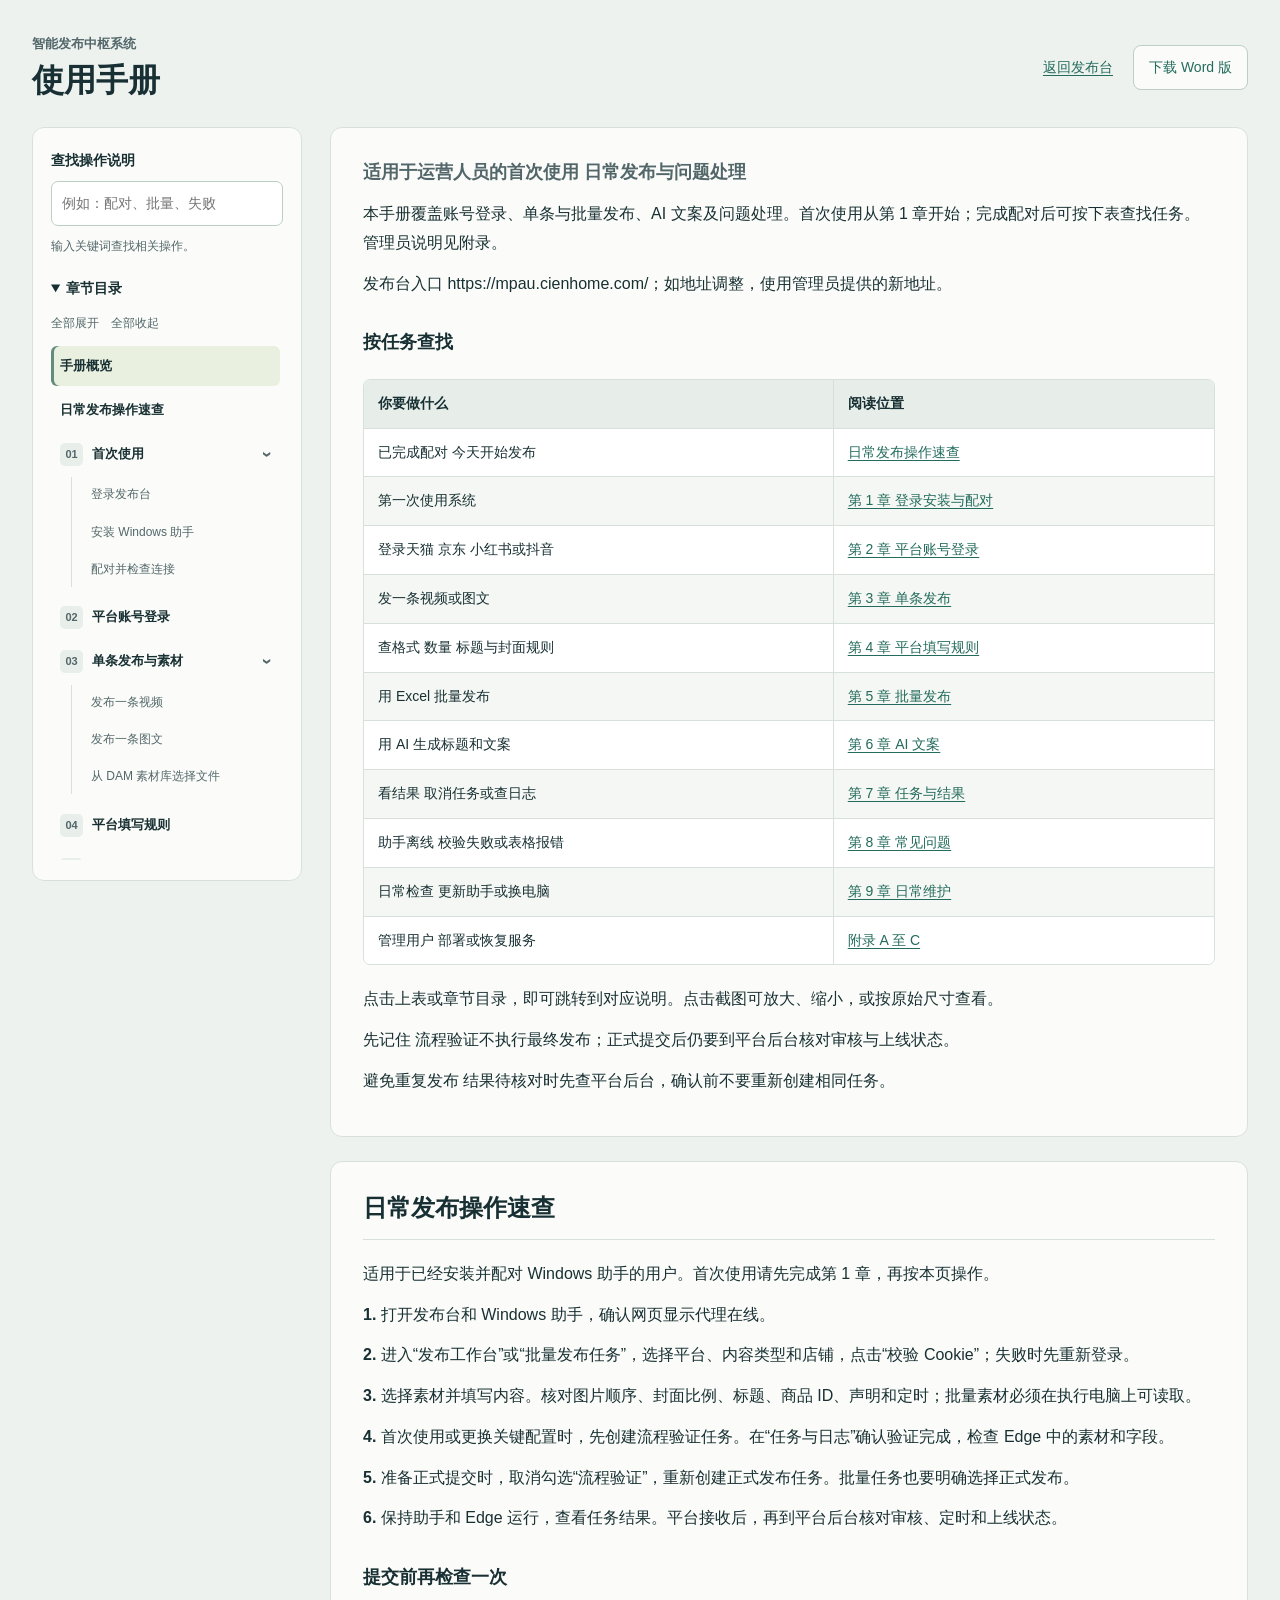
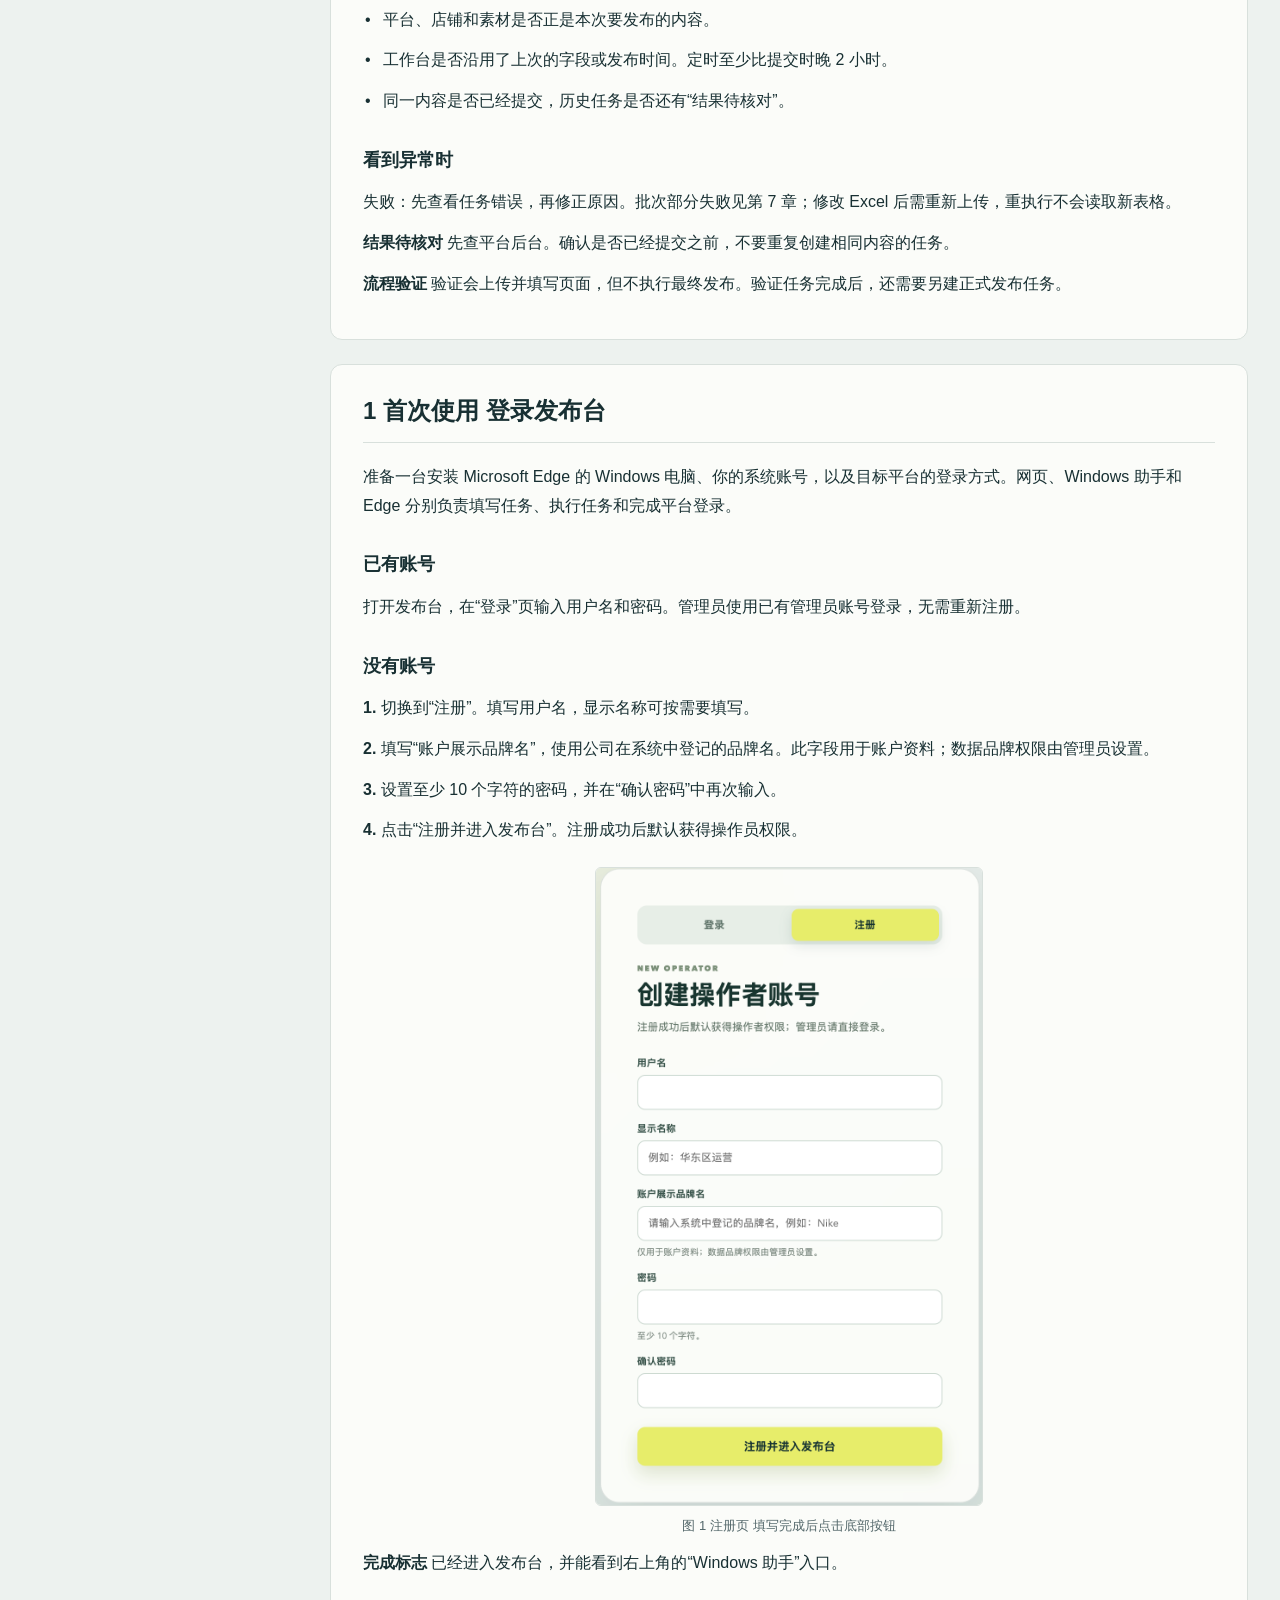
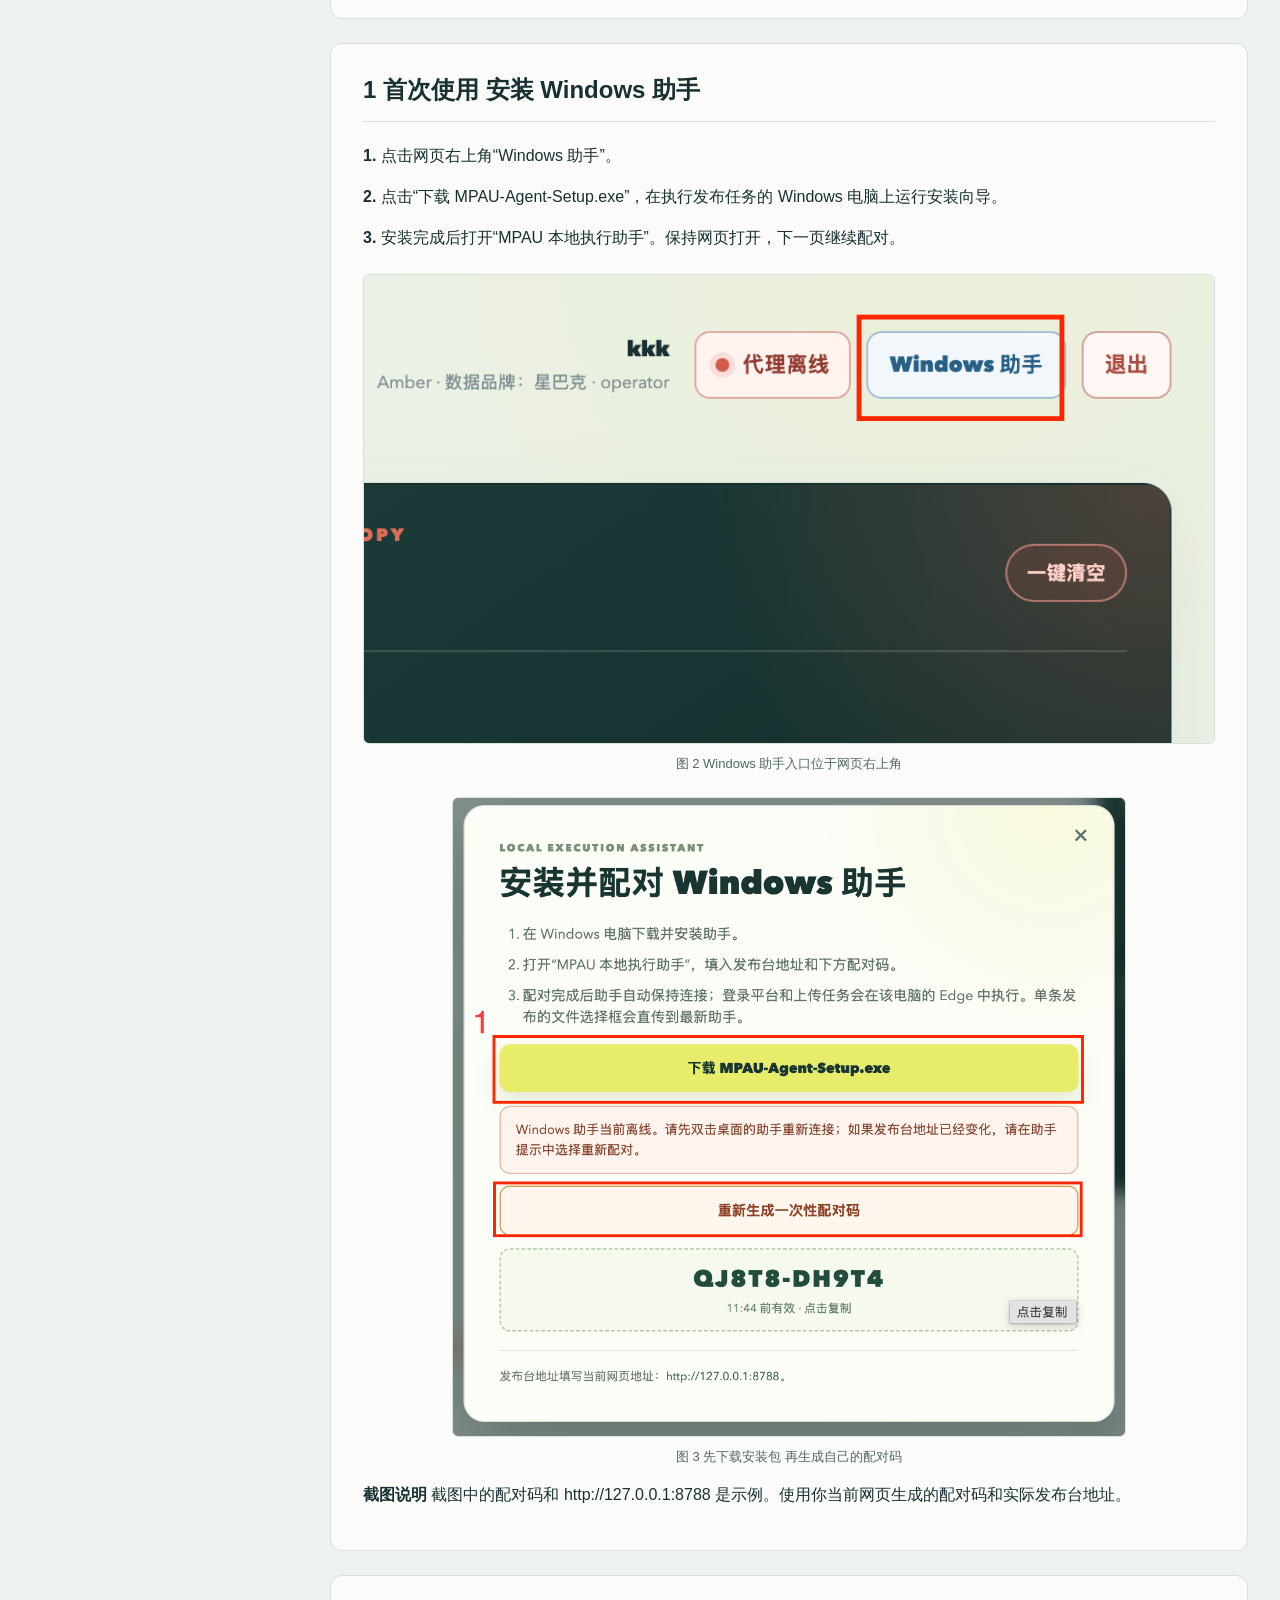
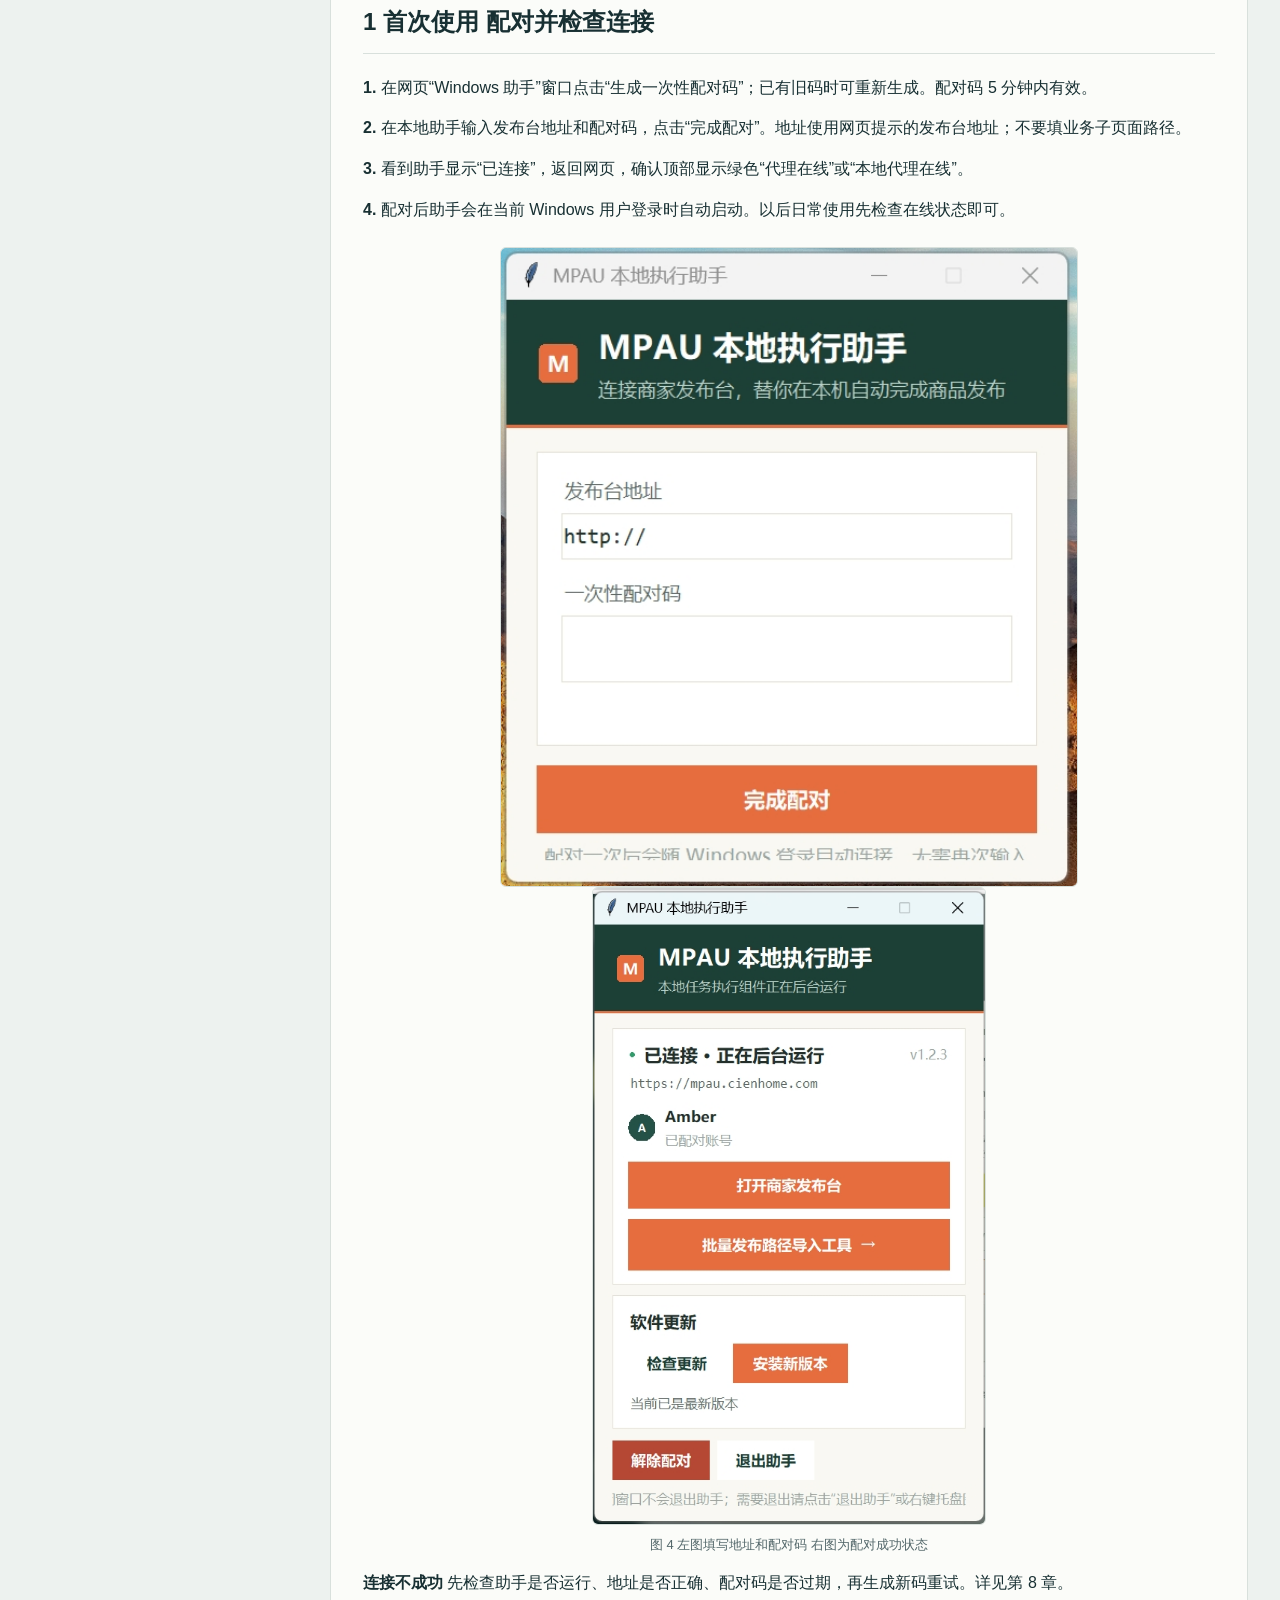
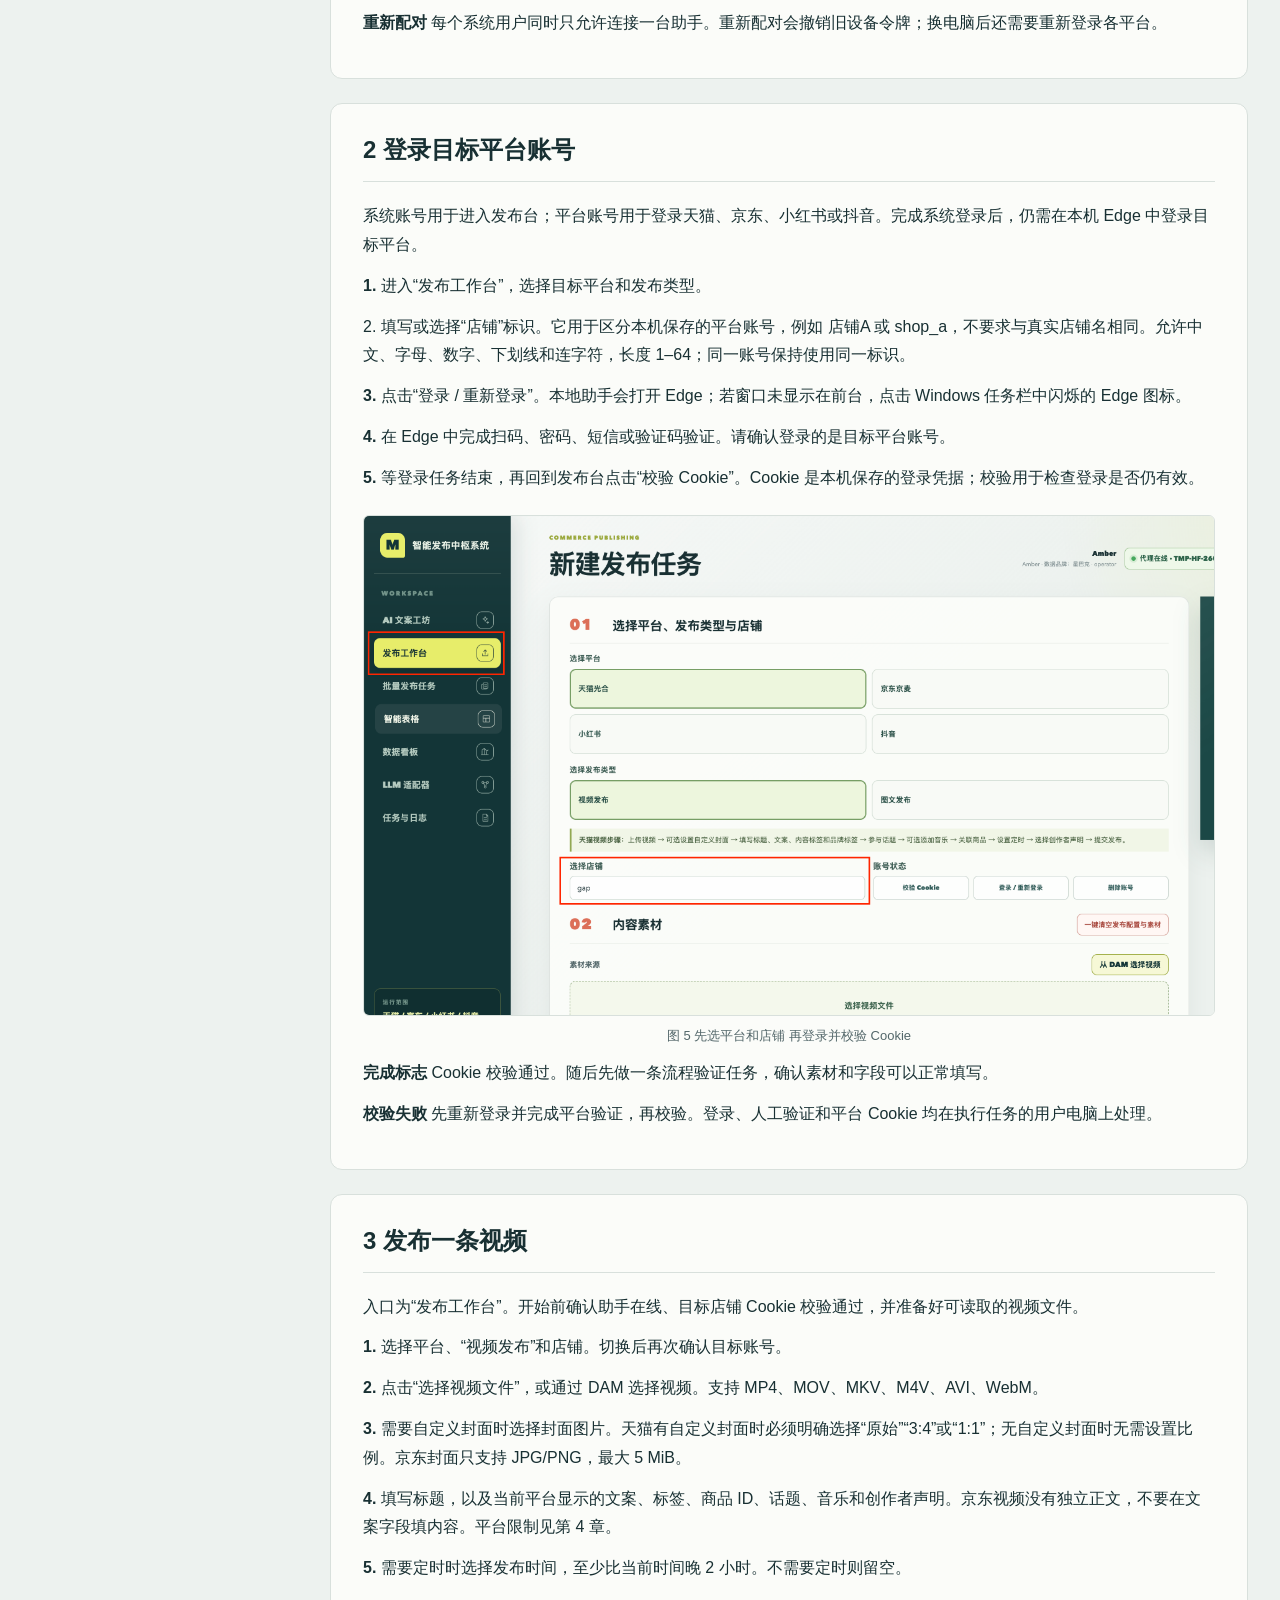
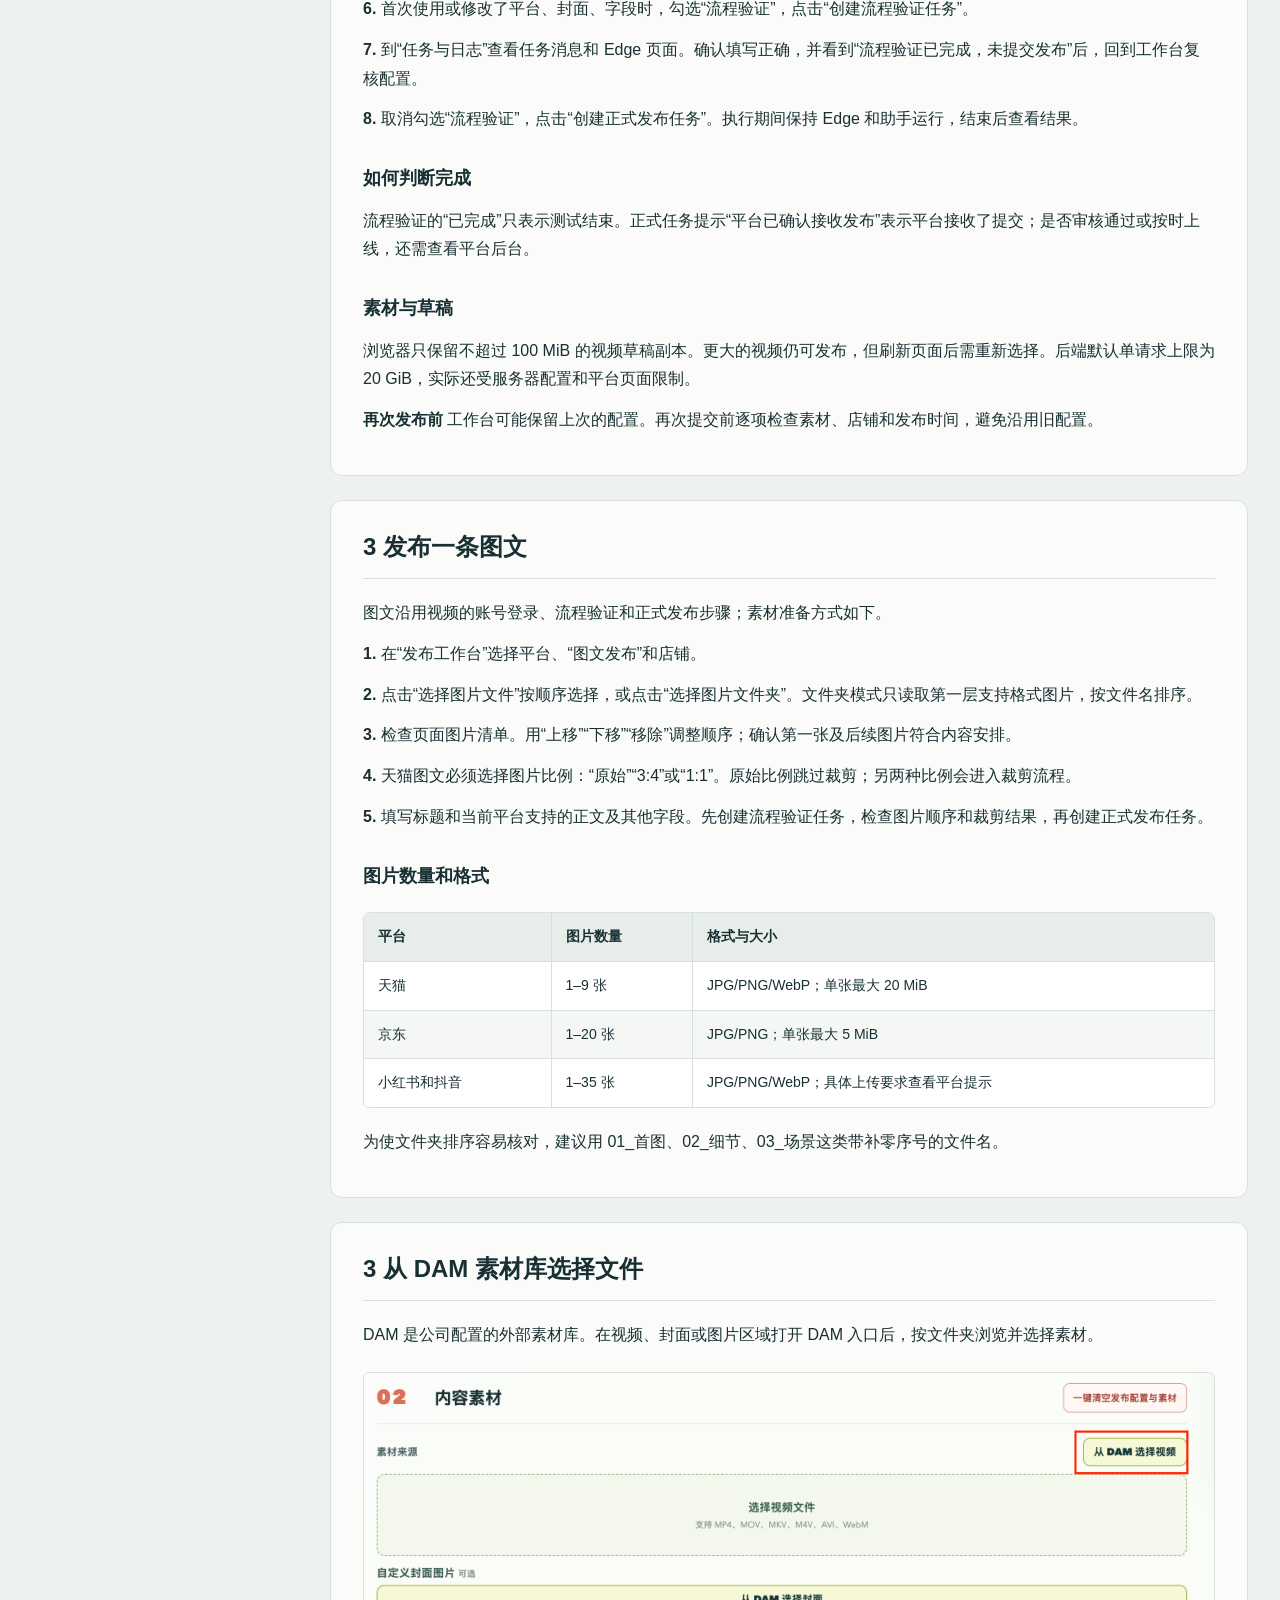
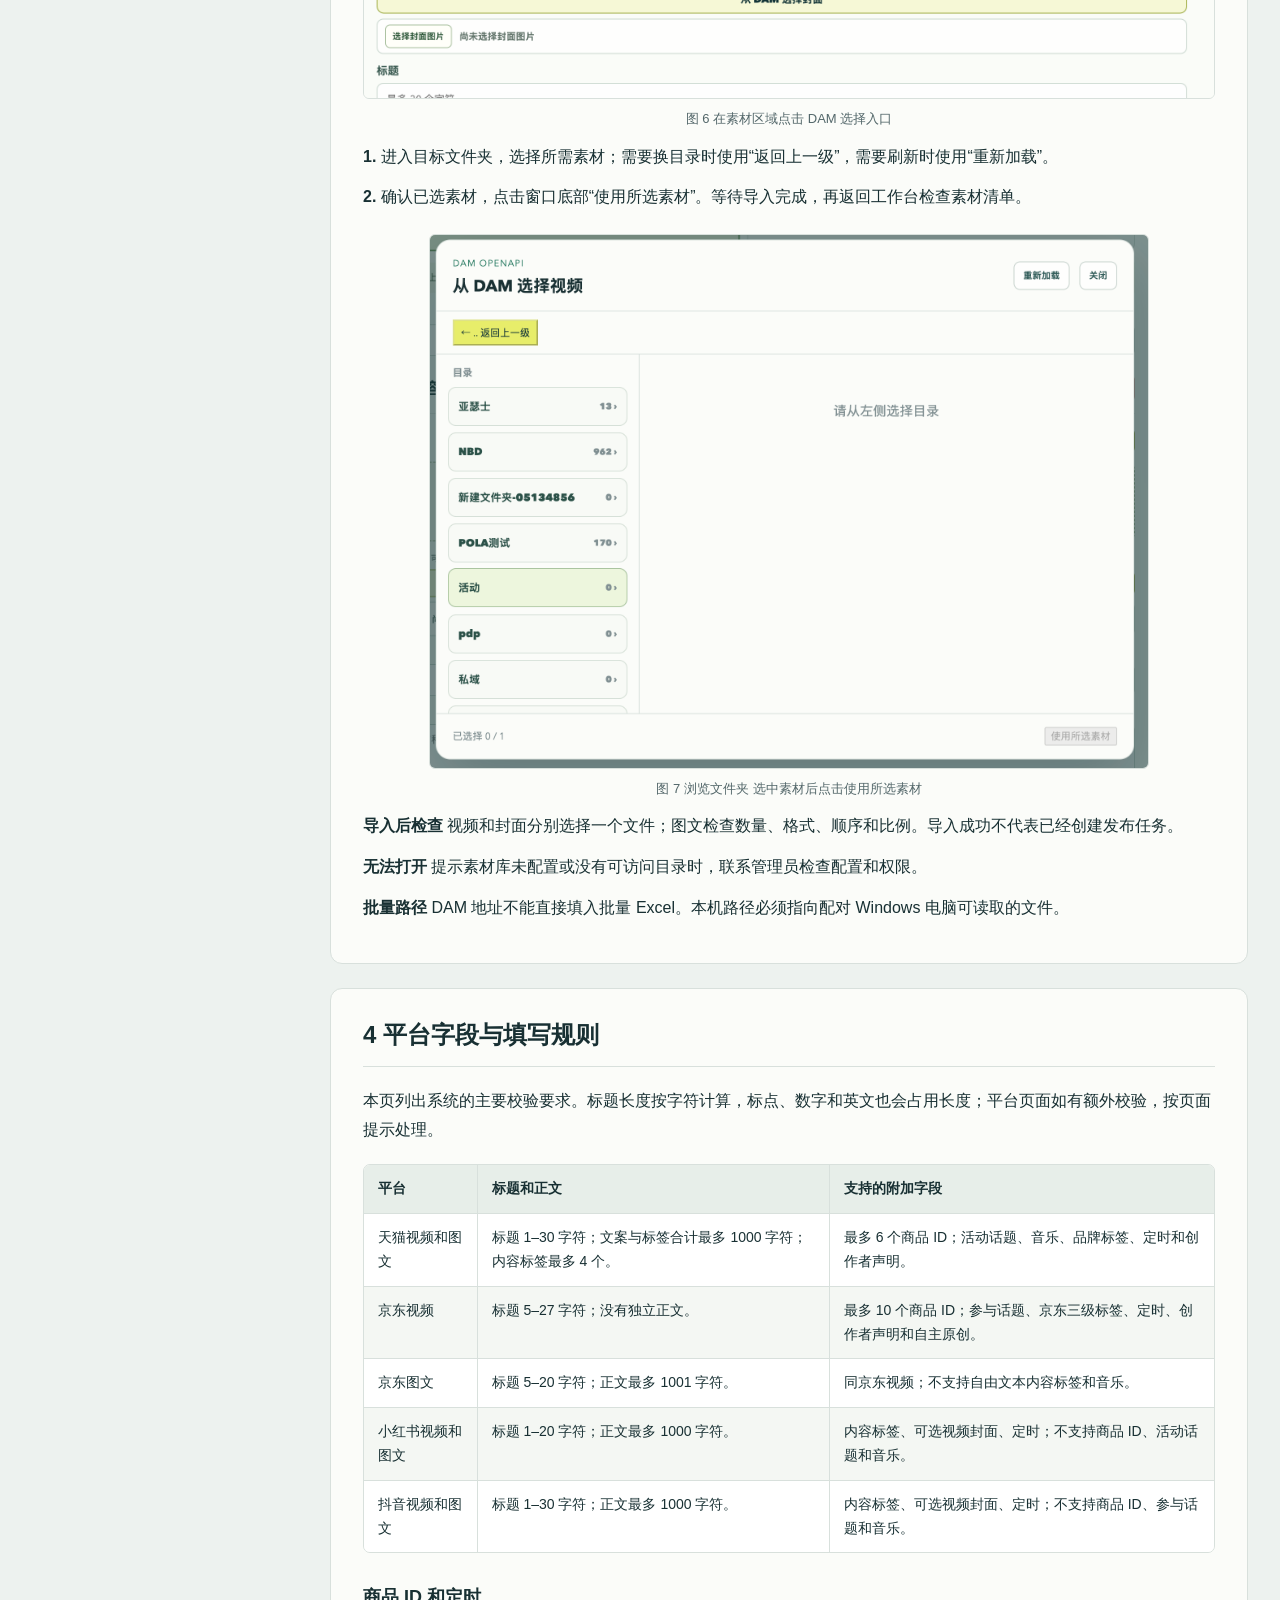
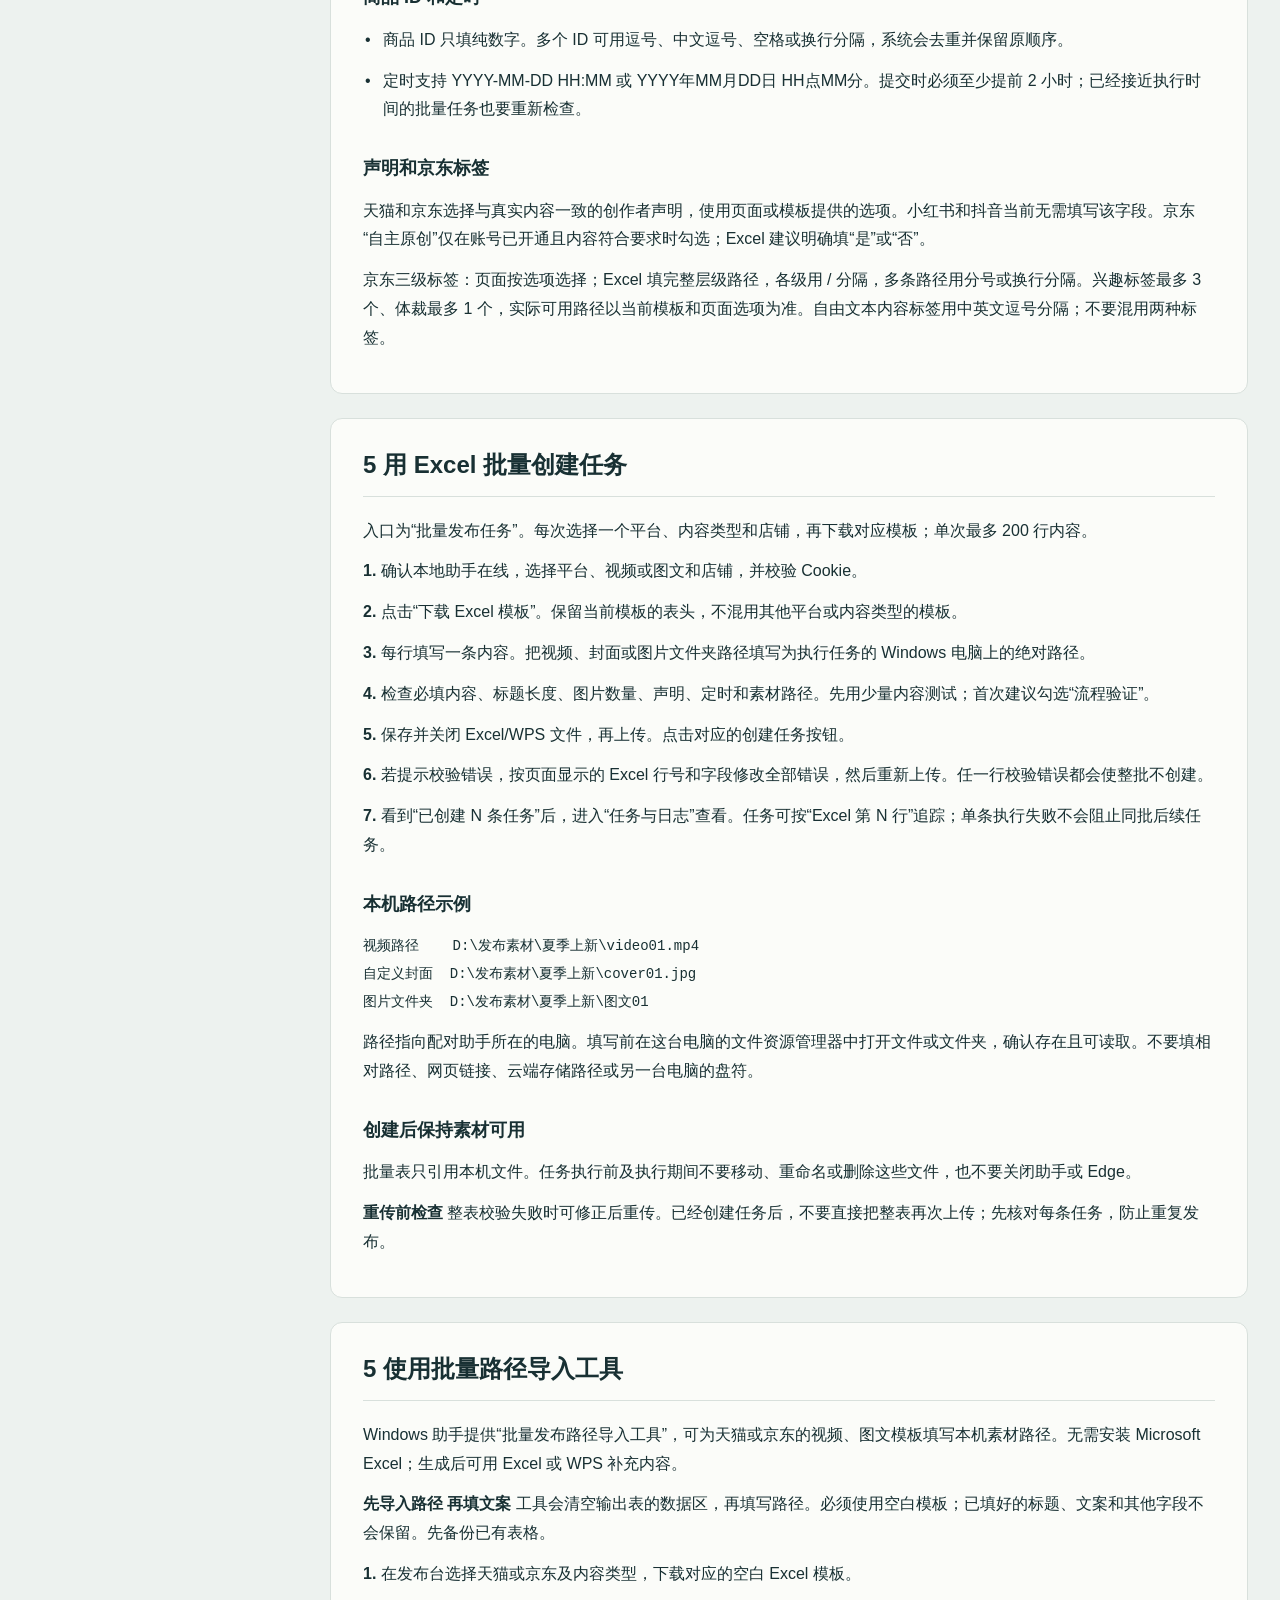
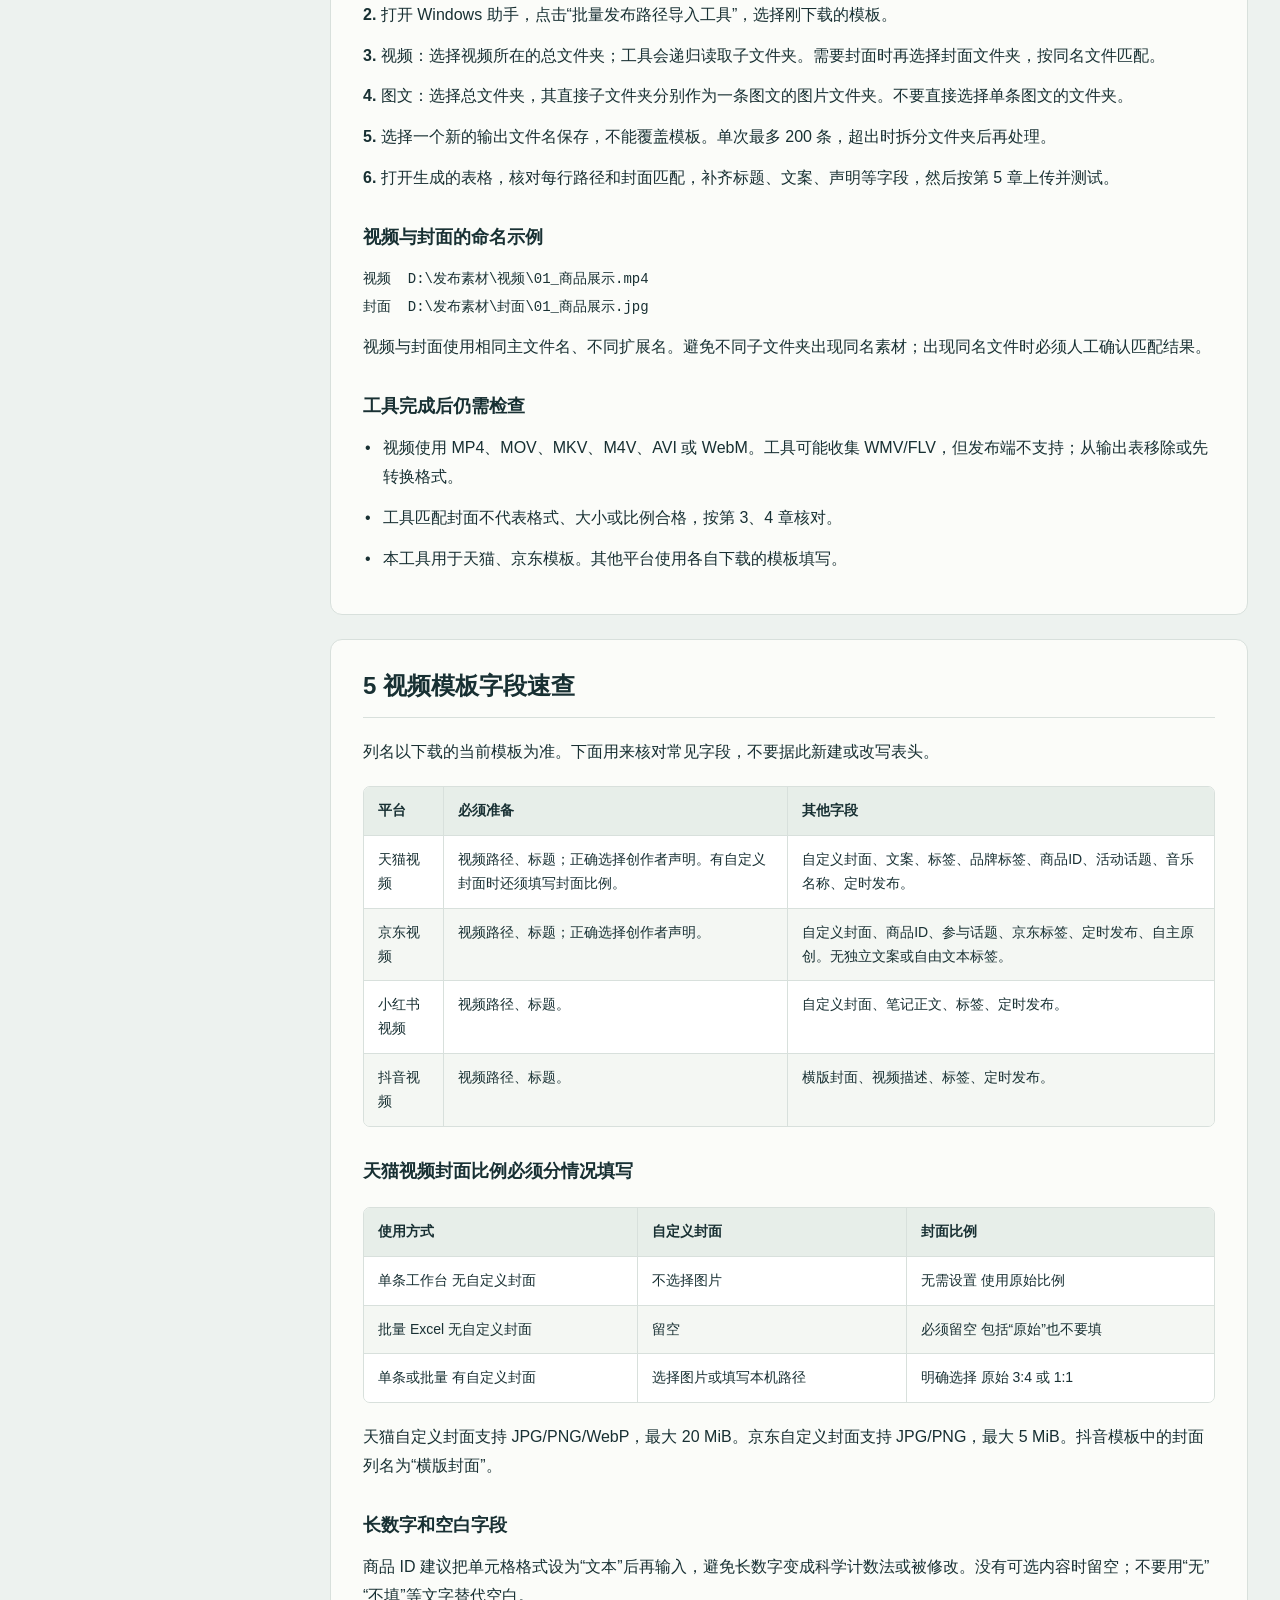
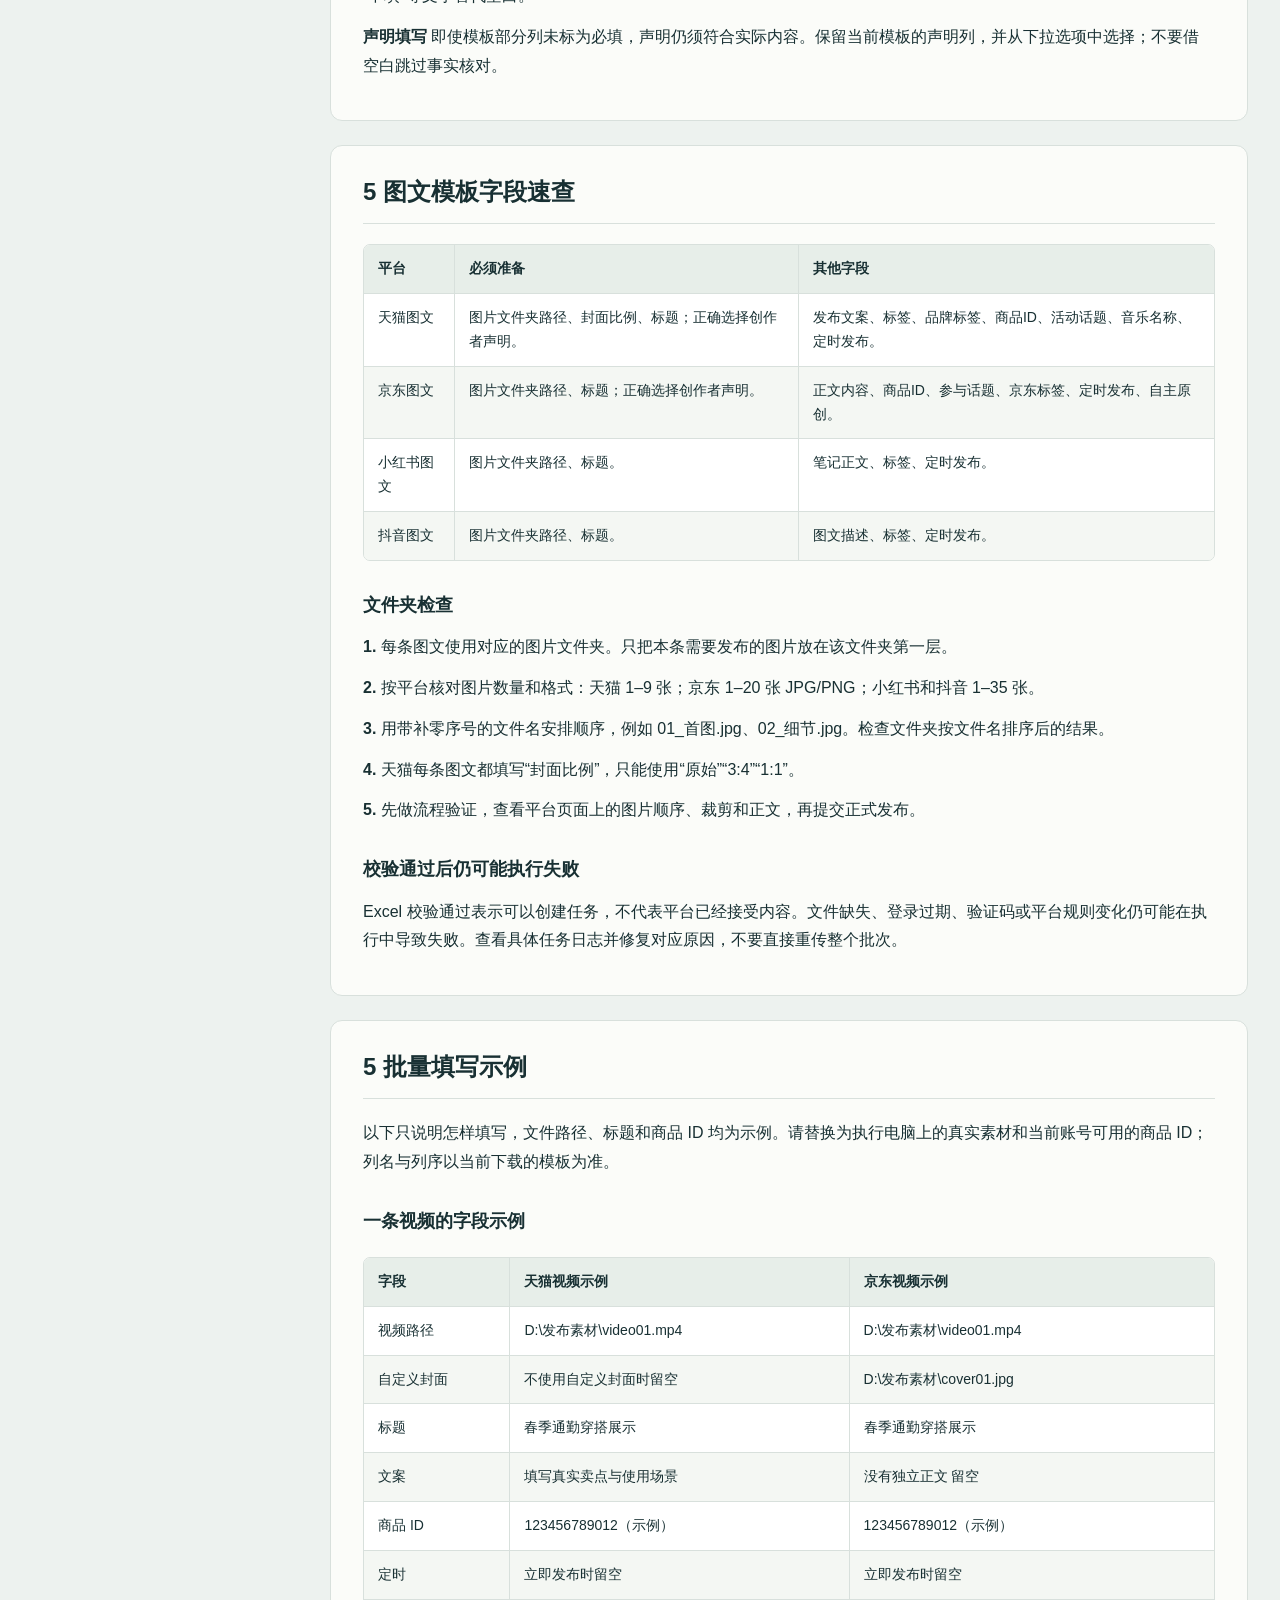
==== webapp/frontend/public/assets/user-manual/index.html @ dd1f8566 "bb" ====
<!doctype html>
<html lang="zh-CN">
<head><meta charset="utf-8"><meta name="viewport" content="width=device-width, initial-scale=1">
<title>使用手册 · 智能发布中枢系统</title><link rel="stylesheet" href="manual.css"><script src="manual.js" defer></script></head>
<body><a class="skip-link" href="#manual-content">跳到手册正文</a>
<header class="manual-header"><div><p class="brand">智能发布中枢系统</p><h1>使用手册</h1></div>
<div class="header-actions"><a href="/">返回发布台</a><a class="download" href="user-manual.docx" download="智能发布中枢系统用户使用手册.docx">下载 Word 版</a></div></header>
<div class="manual-layout"><aside class="manual-sidebar"><label for="manual-search">查找操作说明</label>
<input id="manual-search" type="search" placeholder="例如：配对、批量、失败" autocomplete="off">
<p id="search-status" role="status" aria-live="polite">输入关键词查找相关操作。</p>
<details id="manual-toc" open><summary>章节目录</summary>
<div class="toc-controls"><button type="button" data-toc-action="expand">全部展开</button><button type="button" data-toc-action="collapse">全部收起</button></div>
<nav aria-label="手册章节"><a class="toc-chapter-link" href="#overview" data-chapter="overview" data-label="手册概览"><span class="toc-label">手册概览</span></a><a class="toc-chapter-link" href="#section-1" data-chapter="section-1" data-label="日常发布操作速查"><span class="toc-label">日常发布操作速查</span></a><details class="toc-group" data-chapter="1" data-label="首次使用"><summary><span class="toc-number" aria-hidden="true">01</span><span class="toc-label">首次使用</span></summary><div class="toc-children"><a class="toc-child-link" href="#section-2" data-label="登录发布台">登录发布台</a><a class="toc-child-link" href="#section-3" data-label="安装 Windows 助手">安装 Windows 助手</a><a class="toc-child-link" href="#section-4" data-label="配对并检查连接">配对并检查连接</a></div></details><a class="toc-chapter-link" href="#section-5" data-chapter="2" data-label="平台账号登录"><span class="toc-number" aria-hidden="true">02</span><span class="toc-label">平台账号登录</span></a><details class="toc-group" data-chapter="3" data-label="单条发布与素材"><summary><span class="toc-number" aria-hidden="true">03</span><span class="toc-label">单条发布与素材</span></summary><div class="toc-children"><a class="toc-child-link" href="#section-6" data-label="发布一条视频">发布一条视频</a><a class="toc-child-link" href="#section-7" data-label="发布一条图文">发布一条图文</a><a class="toc-child-link" href="#section-8" data-label="从 DAM 素材库选择文件">从 DAM 素材库选择文件</a></div></details><a class="toc-chapter-link" href="#section-9" data-chapter="4" data-label="平台填写规则"><span class="toc-number" aria-hidden="true">04</span><span class="toc-label">平台填写规则</span></a><details class="toc-group" data-chapter="5" data-label="批量发布"><summary><span class="toc-number" aria-hidden="true">05</span><span class="toc-label">批量发布</span></summary><div class="toc-children"><a class="toc-child-link" href="#section-10" data-label="用 Excel 批量创建任务">用 Excel 批量创建任务</a><a class="toc-child-link" href="#section-11" data-label="使用批量路径导入工具">使用批量路径导入工具</a><a class="toc-child-link" href="#section-12" data-label="视频模板字段速查">视频模板字段速查</a><a class="toc-child-link" href="#section-13" data-label="图文模板字段速查">图文模板字段速查</a><a class="toc-child-link" href="#section-14" data-label="批量填写示例">批量填写示例</a></div></details><details class="toc-group" data-chapter="6" data-label="AI 文案"><summary><span class="toc-number" aria-hidden="true">06</span><span class="toc-label">AI 文案</span></summary><div class="toc-children"><a class="toc-child-link" href="#section-15" data-label="配置 AI 模型">配置 AI 模型</a><a class="toc-child-link" href="#section-16" data-label="准备卖点与生成文案">准备卖点与生成文案</a><a class="toc-child-link" href="#section-17" data-label="选择候选并导入发布">选择候选并导入发布</a></div></details><details class="toc-group" data-chapter="7" data-label="任务与结果"><summary><span class="toc-number" aria-hidden="true">07</span><span class="toc-label">任务与结果</span></summary><div class="toc-children"><a class="toc-child-link" href="#section-18" data-label="查看任务并判断发布结果">查看任务并判断发布结果</a><a class="toc-child-link" href="#section-19" data-label="处理批次中部分失败的任务">处理批次中部分失败的任务</a></div></details><a class="toc-chapter-link" href="#section-20" data-chapter="8" data-label="常见问题"><span class="toc-number" aria-hidden="true">08</span><span class="toc-label">常见问题</span></a><a class="toc-chapter-link" href="#section-21" data-chapter="9" data-label="日常维护"><span class="toc-number" aria-hidden="true">09</span><span class="toc-label">日常维护</span></a><p class="toc-divider">管理员参考</p><details class="toc-group" data-chapter="A" data-label="部署与管理"><summary><span class="toc-number" aria-hidden="true">A</span><span class="toc-label">部署与管理</span></summary><div class="toc-children"><a class="toc-child-link" href="#section-22" data-label="管理员上线与用户管理">管理员上线与用户管理</a><a class="toc-child-link" href="#section-23" data-label="Linux systemd 部署">Linux systemd 部署</a><a class="toc-child-link" href="#section-24" data-label="Docker 部署与助手发布">Docker 部署与助手发布</a></div></details><details class="toc-group" data-chapter="B" data-label="数据安全与恢复"><summary><span class="toc-number" aria-hidden="true">B</span><span class="toc-label">数据安全与恢复</span></summary><div class="toc-children"><a class="toc-child-link" href="#section-25" data-label="数据安全与恢复">数据安全与恢复</a><a class="toc-child-link" href="#section-26" data-label="备份与保留策略">备份与保留策略</a></div></details><a class="toc-chapter-link" href="#section-27" data-chapter="C" data-label="名词与项目位置"><span class="toc-number" aria-hidden="true">C</span><span class="toc-label">名词与项目位置</span></a></nav></details></aside>
<main id="manual-content" tabindex="-1"><section id="overview" class="manual-section"><p class="subtitle">适用于运营人员的首次使用 日常发布与问题处理</p><p>本手册覆盖账号登录、单条与批量发布、AI 文案及问题处理。首次使用从第 1 章开始；完成配对后可按下表查找任务。管理员说明见附录。</p><p>发布台入口  https://mpau.cienhome.com/；如地址调整，使用管理员提供的新地址。</p><h3>按任务查找</h3><div class="table-scroll" tabindex="0" role="region" aria-label="可横向滚动的说明表"><table><thead><tr><th scope="col"><p><strong>你要做什么</strong></p></th><th scope="col"><p><strong>阅读位置</strong></p></th></tr></thead><tbody><tr><td><p>已完成配对 今天开始发布</p></td><td><p><a href="#section-1">日常发布操作速查</a></p></td></tr><tr><td><p>第一次使用系统</p></td><td><p><a href="#section-2">第 1 章 登录安装与配对</a></p></td></tr><tr><td><p>登录天猫 京东 小红书或抖音</p></td><td><p><a href="#section-5">第 2 章 平台账号登录</a></p></td></tr><tr><td><p>发一条视频或图文</p></td><td><p><a href="#section-6">第 3 章 单条发布</a></p></td></tr><tr><td><p>查格式 数量 标题与封面规则</p></td><td><p><a href="#section-9">第 4 章 平台填写规则</a></p></td></tr><tr><td><p>用 Excel 批量发布</p></td><td><p><a href="#section-10">第 5 章 批量发布</a></p></td></tr><tr><td><p>用 AI 生成标题和文案</p></td><td><p><a href="#section-15">第 6 章 AI 文案</a></p></td></tr><tr><td><p>看结果 取消任务或查日志</p></td><td><p><a href="#section-18">第 7 章 任务与结果</a></p></td></tr><tr><td><p>助手离线 校验失败或表格报错</p></td><td><p><a href="#section-20">第 8 章 常见问题</a></p></td></tr><tr><td><p>日常检查 更新助手或换电脑</p></td><td><p><a href="#section-21">第 9 章 日常维护</a></p></td></tr><tr><td><p>管理用户 部署或恢复服务</p></td><td><p><a href="#section-22">附录 A 至 C</a></p></td></tr></tbody></table></div><p>点击上表或章节目录，即可跳转到对应说明。点击截图可放大、缩小，或按原始尺寸查看。</p><p>先记住  流程验证不执行最终发布；正式提交后仍要到平台后台核对审核与上线状态。</p><p>避免重复发布  结果待核对时先查平台后台，确认前不要重新创建相同任务。</p></section><section id="section-1" class="manual-section"><h2>日常发布操作速查</h2><p>适用于已经安装并配对 Windows 助手的用户。首次使用请先完成第 1 章，再按本页操作。</p><p><strong>1. </strong>打开发布台和 Windows 助手，确认网页显示代理在线。</p><p><strong>2. </strong>进入“发布工作台”或“批量发布任务”，选择平台、内容类型和店铺，点击“校验 Cookie”；失败时先重新登录。</p><p><strong>3. </strong>选择素材并填写内容。核对图片顺序、封面比例、标题、商品 ID、声明和定时；批量素材必须在执行电脑上可读取。</p><p><strong>4. </strong>首次使用或更换关键配置时，先创建流程验证任务。在“任务与日志”确认验证完成，检查 Edge 中的素材和字段。</p><p><strong>5. </strong>准备正式提交时，取消勾选“流程验证”，重新创建正式发布任务。批量任务也要明确选择正式发布。</p><p><strong>6. </strong>保持助手和 Edge 运行，查看任务结果。平台接收后，再到平台后台核对审核、定时和上线状态。</p><h3>提交前再检查一次</h3><p class="bullet">平台、店铺和素材是否正是本次要发布的内容。</p><p class="bullet">工作台是否沿用了上次的字段或发布时间。定时至少比提交时晚 2 小时。</p><p class="bullet">同一内容是否已经提交，历史任务是否还有“结果待核对”。</p><h3>看到异常时</h3><p>失败：先查看任务错误，再修正原因。批次部分失败见第 7 章；修改 Excel 后需重新上传，重执行不会读取新表格。</p><p><strong>结果待核对</strong><strong>  </strong>先查平台后台。确认是否已经提交之前，不要重复创建相同内容的任务。</p><p><strong>流程验证</strong><strong>  </strong>验证会上传并填写页面，但不执行最终发布。验证任务完成后，还需要另建正式发布任务。</p></section><section id="section-2" class="manual-section"><h2>1 首次使用 登录发布台</h2><p>准备一台安装 Microsoft Edge 的 Windows 电脑、你的系统账号，以及目标平台的登录方式。网页、Windows 助手和 Edge 分别负责填写任务、执行任务和完成平台登录。</p><h3>已有账号</h3><p>打开发布台，在“登录”页输入用户名和密码。管理员使用已有管理员账号登录，无需重新注册。</p><h3>没有账号</h3><p><strong>1. </strong>切换到“注册”。填写用户名，显示名称可按需要填写。</p><p><strong>2. </strong>填写“账户展示品牌名”，使用公司在系统中登记的品牌名。此字段用于账户资料；数据品牌权限由管理员设置。</p><p><strong>3. </strong>设置至少 10 个字符的密码，并在“确认密码”中再次输入。</p><p><strong>4. </strong>点击“注册并进入发布台”。注册成功后默认获得操作员权限。</p><p class="figure"><a class="screenshot-link screenshot-portrait" style="--image-ratio:0.606225" href="images/screenshot-1.png" target="_blank" rel="noopener" aria-label="放大查看截图" aria-haspopup="dialog"><img src="images/screenshot-1.png" width="896" height="1478" alt="图 1  注册页  填写完成后点击底部按钮" loading="lazy"></a></p><p class="caption">图 1  注册页  填写完成后点击底部按钮</p><p><strong>完成标志</strong><strong>  </strong>已经进入发布台，并能看到右上角的“Windows 助手”入口。</p></section><section id="section-3" class="manual-section"><h2>1 首次使用 安装 Windows 助手</h2><p><strong>1. </strong>点击网页右上角“Windows 助手”。</p><p><strong>2. </strong>点击“下载 MPAU-Agent-Setup.exe”，在执行发布任务的 Windows 电脑上运行安装向导。</p><p><strong>3. </strong>安装完成后打开“MPAU 本地执行助手”。保持网页打开，下一页继续配对。</p><p class="figure"><a class="screenshot-link screenshot-wide" style="--image-ratio:1.818182" href="images/screenshot-2.png" target="_blank" rel="noopener" aria-label="放大查看截图" aria-haspopup="dialog"><img src="images/screenshot-2.png" width="880" height="484" alt="图 2  Windows 助手入口位于网页右上角" loading="lazy"></a></p><p class="caption">图 2  Windows 助手入口位于网页右上角</p><p class="figure"><a class="screenshot-link screenshot-balanced" style="--image-ratio:1.052823" href="images/screenshot-3.png" target="_blank" rel="noopener" aria-label="放大查看截图" aria-haspopup="dialog"><img src="images/screenshot-3.png" width="1156" height="1098" alt="图 3  先下载安装包 再生成自己的配对码" loading="lazy"></a></p><p class="caption">图 3  先下载安装包 再生成自己的配对码</p><p><strong>截图说明</strong><strong>  </strong>截图中的配对码和 http://127.0.0.1:8788 是示例。使用你当前网页生成的配对码和实际发布台地址。</p></section><section id="section-4" class="manual-section"><h2>1 首次使用 配对并检查连接</h2><p><strong>1. </strong>在网页“Windows 助手”窗口点击“生成一次性配对码”；已有旧码时可重新生成。配对码 5 分钟内有效。</p><p><strong>2. </strong>在本地助手输入发布台地址和配对码，点击“完成配对”。地址使用网页提示的发布台地址；不要填业务子页面路径。</p><p><strong>3. </strong>看到助手显示“已连接”，返回网页，确认顶部显示绿色“代理在线”或“本地代理在线”。</p><p><strong>4. </strong>配对后助手会在当前 Windows 用户登录时自动启动。以后日常使用先检查在线状态即可。</p><p class="figure"><a class="screenshot-link screenshot-balanced" style="--image-ratio:0.902027" href="images/screenshot-4.png" target="_blank" rel="noopener" aria-label="放大查看截图" aria-haspopup="dialog"><img src="images/screenshot-4.png" width="534" height="592" alt="助手配对填写界面" loading="lazy"></a>   <a class="screenshot-link screenshot-portrait" style="--image-ratio:0.614302" href="images/screenshot-5.png" target="_blank" rel="noopener" aria-label="放大查看截图" aria-haspopup="dialog"><img src="images/screenshot-5.png" width="524" height="853" alt="助手已连接状态" loading="lazy"></a>   </p><p class="caption">图 4  左图填写地址和配对码  右图为配对成功状态</p><p><strong>连接不成功</strong><strong>  </strong>先检查助手是否运行、地址是否正确、配对码是否过期，再生成新码重试。详见第 8 章。</p><p><strong>重新配对</strong><strong>  </strong>每个系统用户同时只允许连接一台助手。重新配对会撤销旧设备令牌；换电脑后还需要重新登录各平台。</p></section><section id="section-5" class="manual-section"><h2>2 登录目标平台账号</h2><p>系统账号用于进入发布台；平台账号用于登录天猫、京东、小红书或抖音。完成系统登录后，仍需在本机 Edge 中登录目标平台。</p><p><strong>1. </strong>进入“发布工作台”，选择目标平台和发布类型。</p><p>2. 填写或选择“店铺”标识。它用于区分本机保存的平台账号，例如 店铺A 或 shop_a，不要求与真实店铺名相同。允许中文、字母、数字、下划线和连字符，长度 1–64；同一账号保持使用同一标识。</p><p><strong>3. </strong>点击“登录 / 重新登录”。本地助手会打开 Edge；若窗口未显示在前台，点击 Windows 任务栏中闪烁的 Edge 图标。</p><p><strong>4. </strong>在 Edge 中完成扫码、密码、短信或验证码验证。请确认登录的是目标平台账号。</p><p><strong>5. </strong>等登录任务结束，再回到发布台点击“校验 Cookie”。Cookie 是本机保存的登录凭据；校验用于检查登录是否仍有效。</p><p class="figure"><a class="screenshot-link screenshot-wide" style="--image-ratio:1.703611" href="images/screenshot-6.png" target="_blank" rel="noopener" aria-label="放大查看截图" aria-haspopup="dialog"><img src="images/screenshot-6.png" width="2736" height="1606" alt="图 5  先选平台和店铺 再登录并校验 Cookie" loading="lazy"></a></p><p class="caption">图 5  先选平台和店铺 再登录并校验 Cookie</p><p><strong>完成标志</strong><strong>  </strong>Cookie 校验通过。随后先做一条流程验证任务，确认素材和字段可以正常填写。</p><p><strong>校验失败</strong><strong>  </strong>先重新登录并完成平台验证，再校验。登录、人工验证和平台 Cookie 均在执行任务的用户电脑上处理。</p></section><section id="section-6" class="manual-section"><h2>3 发布一条视频</h2><p>入口为“发布工作台”。开始前确认助手在线、目标店铺 Cookie 校验通过，并准备好可读取的视频文件。</p><p><strong>1. </strong>选择平台、“视频发布”和店铺。切换后再次确认目标账号。</p><p><strong>2. </strong>点击“选择视频文件”，或通过 DAM 选择视频。支持 MP4、MOV、MKV、M4V、AVI、WebM。</p><p><strong>3. </strong>需要自定义封面时选择封面图片。天猫有自定义封面时必须明确选择“原始”“3:4”或“1:1”；无自定义封面时无需设置比例。京东封面只支持 JPG/PNG，最大 5 MiB。</p><p><strong>4. </strong>填写标题，以及当前平台显示的文案、标签、商品 ID、话题、音乐和创作者声明。京东视频没有独立正文，不要在文案字段填内容。平台限制见第 4 章。</p><p><strong>5. </strong>需要定时时选择发布时间，至少比当前时间晚 2 小时。不需要定时则留空。</p><p><strong>6. </strong>首次使用或修改了平台、封面、字段时，勾选“流程验证”，点击“创建流程验证任务”。</p><p><strong>7. </strong>到“任务与日志”查看任务消息和 Edge 页面。确认填写正确，并看到“流程验证已完成，未提交发布”后，回到工作台复核配置。</p><p><strong>8. </strong>取消勾选“流程验证”，点击“创建正式发布任务”。执行期间保持 Edge 和助手运行，结束后查看结果。</p><h3>如何判断完成</h3><p>流程验证的“已完成”只表示测试结束。正式任务提示“平台已确认接收发布”表示平台接收了提交；是否审核通过或按时上线，还需查看平台后台。</p><h3>素材与草稿</h3><p>浏览器只保留不超过 100 MiB 的视频草稿副本。更大的视频仍可发布，但刷新页面后需重新选择。后端默认单请求上限为 20 GiB，实际还受服务器配置和平台页面限制。</p><p><strong>再次发布前</strong><strong>  </strong>工作台可能保留上次的配置。再次提交前逐项检查素材、店铺和发布时间，避免沿用旧配置。</p></section><section id="section-7" class="manual-section"><h2>3 发布一条图文</h2><p>图文沿用视频的账号登录、流程验证和正式发布步骤；素材准备方式如下。</p><p><strong>1. </strong>在“发布工作台”选择平台、“图文发布”和店铺。</p><p><strong>2. </strong>点击“选择图片文件”按顺序选择，或点击“选择图片文件夹”。文件夹模式只读取第一层支持格式图片，按文件名排序。</p><p><strong>3. </strong>检查页面图片清单。用“上移”“下移”“移除”调整顺序；确认第一张及后续图片符合内容安排。</p><p><strong>4. </strong>天猫图文必须选择图片比例：“原始”“3:4”或“1:1”。原始比例跳过裁剪；另两种比例会进入裁剪流程。</p><p><strong>5. </strong>填写标题和当前平台支持的正文及其他字段。先创建流程验证任务，检查图片顺序和裁剪结果，再创建正式发布任务。</p><h3>图片数量和格式</h3><div class="table-scroll" tabindex="0" role="region" aria-label="可横向滚动的说明表"><table><thead><tr><th scope="col"><p><strong>平台</strong></p></th><th scope="col"><p><strong>图片数量</strong></p></th><th scope="col"><p><strong>格式与大小</strong></p></th></tr></thead><tbody><tr><td><p>天猫</p></td><td><p>1–9 张</p></td><td><p>JPG/PNG/WebP；单张最大 20 MiB</p></td></tr><tr><td><p>京东</p></td><td><p>1–20 张</p></td><td><p>JPG/PNG；单张最大 5 MiB</p></td></tr><tr><td><p>小红书和抖音</p></td><td><p>1–35 张</p></td><td><p>JPG/PNG/WebP；具体上传要求查看平台提示</p></td></tr></tbody></table></div><p>为使文件夹排序容易核对，建议用 01_首图、02_细节、03_场景这类带补零序号的文件名。</p></section><section id="section-8" class="manual-section"><h2>3 从 DAM 素材库选择文件</h2><p>DAM 是公司配置的外部素材库。在视频、封面或图片区域打开 DAM 入口后，按文件夹浏览并选择素材。</p><p class="figure"><a class="screenshot-link screenshot-wide" style="--image-ratio:2.612403" href="images/screenshot-7.png" target="_blank" rel="noopener" aria-label="放大查看截图" aria-haspopup="dialog"><img src="images/screenshot-7.png" width="2022" height="774" alt="图 6  在素材区域点击 DAM 选择入口" loading="lazy"></a></p><p class="caption">图 6  在素材区域点击 DAM 选择入口</p><p><strong>1. </strong>进入目标文件夹，选择所需素材；需要换目录时使用“返回上一级”，需要刷新时使用“重新加载”。</p><p><strong>2. </strong>确认已选素材，点击窗口底部“使用所选素材”。等待导入完成，再返回工作台检查素材清单。</p><p class="figure"><a class="screenshot-link screenshot-balanced" style="--image-ratio:1.347561" href="images/screenshot-8.png" target="_blank" rel="noopener" aria-label="放大查看截图" aria-haspopup="dialog"><img src="images/screenshot-8.png" width="1768" height="1312" alt="图 7  浏览文件夹  选中素材后点击使用所选素材" loading="lazy"></a></p><p class="caption">图 7  浏览文件夹  选中素材后点击使用所选素材</p><p><strong>导入后检查</strong><strong>  </strong>视频和封面分别选择一个文件；图文检查数量、格式、顺序和比例。导入成功不代表已经创建发布任务。</p><p><strong>无法打开</strong><strong>  </strong>提示素材库未配置或没有可访问目录时，联系管理员检查配置和权限。</p><p><strong>批量路径</strong><strong>  </strong>DAM 地址不能直接填入批量 Excel。本机路径必须指向配对 Windows 电脑可读取的文件。</p></section><section id="section-9" class="manual-section"><h2>4 平台字段与填写规则</h2><p>本页列出系统的主要校验要求。标题长度按字符计算，标点、数字和英文也会占用长度；平台页面如有额外校验，按页面提示处理。</p><div class="table-scroll" tabindex="0" role="region" aria-label="可横向滚动的说明表"><table><thead><tr><th scope="col"><p><strong>平台</strong></p></th><th scope="col"><p><strong>标题和正文</strong></p></th><th scope="col"><p><strong>支持的附加字段</strong></p></th></tr></thead><tbody><tr><td><p>天猫视频和图文</p></td><td><p>标题 1–30 字符；文案与标签合计最多 1000 字符；内容标签最多 4 个。</p></td><td><p>最多 6 个商品 ID；活动话题、音乐、品牌标签、定时和创作者声明。</p></td></tr><tr><td><p>京东视频</p></td><td><p>标题 5–27 字符；没有独立正文。</p></td><td><p>最多 10 个商品 ID；参与话题、京东三级标签、定时、创作者声明和自主原创。</p></td></tr><tr><td><p>京东图文</p></td><td><p>标题 5–20 字符；正文最多 1001 字符。</p></td><td><p>同京东视频；不支持自由文本内容标签和音乐。</p></td></tr><tr><td><p>小红书视频和图文</p></td><td><p>标题 1–20 字符；正文最多 1000 字符。</p></td><td><p>内容标签、可选视频封面、定时；不支持商品 ID、活动话题和音乐。</p></td></tr><tr><td><p>抖音视频和图文</p></td><td><p>标题 1–30 字符；正文最多 1000 字符。</p></td><td><p>内容标签、可选视频封面、定时；不支持商品 ID、参与话题和音乐。</p></td></tr></tbody></table></div><h3>商品 ID 和定时</h3><p class="bullet">商品 ID 只填纯数字。多个 ID 可用逗号、中文逗号、空格或换行分隔，系统会去重并保留原顺序。</p><p class="bullet">定时支持 YYYY-MM-DD HH:MM 或 YYYY年MM月DD日 HH点MM分。提交时必须至少提前 2 小时；已经接近执行时间的批量任务也要重新检查。</p><h3>声明和京东标签</h3><p>天猫和京东选择与真实内容一致的创作者声明，使用页面或模板提供的选项。小红书和抖音当前无需填写该字段。京东“自主原创”仅在账号已开通且内容符合要求时勾选；Excel 建议明确填“是”或“否”。</p><p>京东三级标签：页面按选项选择；Excel 填完整层级路径，各级用 / 分隔，多条路径用分号或换行分隔。兴趣标签最多 3 个、体裁最多 1 个，实际可用路径以当前模板和页面选项为准。自由文本内容标签用中英文逗号分隔；不要混用两种标签。</p></section><section id="section-10" class="manual-section"><h2>5 用 Excel 批量创建任务</h2><p>入口为“批量发布任务”。每次选择一个平台、内容类型和店铺，再下载对应模板；单次最多 200 行内容。</p><p><strong>1. </strong>确认本地助手在线，选择平台、视频或图文和店铺，并校验 Cookie。</p><p><strong>2. </strong>点击“下载 Excel 模板”。保留当前模板的表头，不混用其他平台或内容类型的模板。</p><p><strong>3. </strong>每行填写一条内容。把视频、封面或图片文件夹路径填写为执行任务的 Windows 电脑上的绝对路径。</p><p><strong>4. </strong>检查必填内容、标题长度、图片数量、声明、定时和素材路径。先用少量内容测试；首次建议勾选“流程验证”。</p><p><strong>5. </strong>保存并关闭 Excel/WPS 文件，再上传。点击对应的创建任务按钮。</p><p><strong>6. </strong>若提示校验错误，按页面显示的 Excel 行号和字段修改全部错误，然后重新上传。任一行校验错误都会使整批不创建。</p><p><strong>7. </strong>看到“已创建 N 条任务”后，进入“任务与日志”查看。任务可按“Excel 第 N 行”追踪；单条执行失败不会阻止同批后续任务。</p><h3>本机路径示例</h3><p class="command"><code>视频路径    D:\发布素材\夏季上新\video01.mp4</code></p><p class="command"><code>自定义封面  D:\发布素材\夏季上新\cover01.jpg</code></p><p class="command"><code>图片文件夹  D:\发布素材\夏季上新\图文01</code></p><p>路径指向配对助手所在的电脑。填写前在这台电脑的文件资源管理器中打开文件或文件夹，确认存在且可读取。不要填相对路径、网页链接、云端存储路径或另一台电脑的盘符。</p><h3>创建后保持素材可用</h3><p>批量表只引用本机文件。任务执行前及执行期间不要移动、重命名或删除这些文件，也不要关闭助手或 Edge。</p><p><strong>重传前检查</strong><strong>  </strong>整表校验失败时可修正后重传。已经创建任务后，不要直接把整表再次上传；先核对每条任务，防止重复发布。</p></section><section id="section-11" class="manual-section"><h2>5 使用批量路径导入工具</h2><p>Windows 助手提供“批量发布路径导入工具”，可为天猫或京东的视频、图文模板填写本机素材路径。无需安装 Microsoft Excel；生成后可用 Excel 或 WPS 补充内容。</p><p><strong>先导入路径</strong><strong> </strong><strong>再填文案</strong><strong>  </strong>工具会清空输出表的数据区，再填写路径。必须使用空白模板；已填好的标题、文案和其他字段不会保留。先备份已有表格。</p><p><strong>1. </strong>在发布台选择天猫或京东及内容类型，下载对应的空白 Excel 模板。</p><p><strong>2. </strong>打开 Windows 助手，点击“批量发布路径导入工具”，选择刚下载的模板。</p><p><strong>3. </strong>视频：选择视频所在的总文件夹；工具会递归读取子文件夹。需要封面时再选择封面文件夹，按同名文件匹配。</p><p><strong>4. </strong>图文：选择总文件夹，其直接子文件夹分别作为一条图文的图片文件夹。不要直接选择单条图文的文件夹。</p><p><strong>5. </strong>选择一个新的输出文件名保存，不能覆盖模板。单次最多 200 条，超出时拆分文件夹后再处理。</p><p><strong>6. </strong>打开生成的表格，核对每行路径和封面匹配，补齐标题、文案、声明等字段，然后按第 5 章上传并测试。</p><h3>视频与封面的命名示例</h3><p class="command"><code>视频  D:\发布素材\视频\01_商品展示.mp4</code></p><p class="command"><code>封面  D:\发布素材\封面\01_商品展示.jpg</code></p><p>视频与封面使用相同主文件名、不同扩展名。避免不同子文件夹出现同名素材；出现同名文件时必须人工确认匹配结果。</p><h3>工具完成后仍需检查</h3><p class="bullet">视频使用 MP4、MOV、MKV、M4V、AVI 或 WebM。工具可能收集 WMV/FLV，但发布端不支持；从输出表移除或先转换格式。</p><p class="bullet">工具匹配封面不代表格式、大小或比例合格，按第 3、4 章核对。</p><p class="bullet">本工具用于天猫、京东模板。其他平台使用各自下载的模板填写。</p></section><section id="section-12" class="manual-section"><h2>5 视频模板字段速查</h2><p>列名以下载的当前模板为准。下面用来核对常见字段，不要据此新建或改写表头。</p><div class="table-scroll" tabindex="0" role="region" aria-label="可横向滚动的说明表"><table><thead><tr><th scope="col"><p><strong>平台</strong></p></th><th scope="col"><p><strong>必须准备</strong></p></th><th scope="col"><p><strong>其他字段</strong></p></th></tr></thead><tbody><tr><td><p>天猫视频</p></td><td><p>视频路径、标题；正确选择创作者声明。有自定义封面时还须填写封面比例。</p></td><td><p>自定义封面、文案、标签、品牌标签、商品ID、活动话题、音乐名称、定时发布。</p></td></tr><tr><td><p>京东视频</p></td><td><p>视频路径、标题；正确选择创作者声明。</p></td><td><p>自定义封面、商品ID、参与话题、京东标签、定时发布、自主原创。无独立文案或自由文本标签。</p></td></tr><tr><td><p>小红书视频</p></td><td><p>视频路径、标题。</p></td><td><p>自定义封面、笔记正文、标签、定时发布。</p></td></tr><tr><td><p>抖音视频</p></td><td><p>视频路径、标题。</p></td><td><p>横版封面、视频描述、标签、定时发布。</p></td></tr></tbody></table></div><h3>天猫视频封面比例必须分情况填写</h3><div class="table-scroll" tabindex="0" role="region" aria-label="可横向滚动的说明表"><table><thead><tr><th scope="col"><p><strong>使用方式</strong></p></th><th scope="col"><p><strong>自定义封面</strong></p></th><th scope="col"><p><strong>封面比例</strong></p></th></tr></thead><tbody><tr><td><p>单条工作台 无自定义封面</p></td><td><p>不选择图片</p></td><td><p>无需设置 使用原始比例</p></td></tr><tr><td><p>批量 Excel 无自定义封面</p></td><td><p>留空</p></td><td><p>必须留空 包括“原始”也不要填</p></td></tr><tr><td><p>单条或批量 有自定义封面</p></td><td><p>选择图片或填写本机路径</p></td><td><p>明确选择 原始 3:4 或 1:1</p></td></tr></tbody></table></div><p>天猫自定义封面支持 JPG/PNG/WebP，最大 20 MiB。京东自定义封面支持 JPG/PNG，最大 5 MiB。抖音模板中的封面列名为“横版封面”。</p><h3>长数字和空白字段</h3><p>商品 ID 建议把单元格格式设为“文本”后再输入，避免长数字变成科学计数法或被修改。没有可选内容时留空；不要用“无”“不填”等文字替代空白。</p><p><strong>声明填写</strong><strong>  </strong>即使模板部分列未标为必填，声明仍须符合实际内容。保留当前模板的声明列，并从下拉选项中选择；不要借空白跳过事实核对。</p></section><section id="section-13" class="manual-section"><h2>5 图文模板字段速查</h2><div class="table-scroll" tabindex="0" role="region" aria-label="可横向滚动的说明表"><table><thead><tr><th scope="col"><p><strong>平台</strong></p></th><th scope="col"><p><strong>必须准备</strong></p></th><th scope="col"><p><strong>其他字段</strong></p></th></tr></thead><tbody><tr><td><p>天猫图文</p></td><td><p>图片文件夹路径、封面比例、标题；正确选择创作者声明。</p></td><td><p>发布文案、标签、品牌标签、商品ID、活动话题、音乐名称、定时发布。</p></td></tr><tr><td><p>京东图文</p></td><td><p>图片文件夹路径、标题；正确选择创作者声明。</p></td><td><p>正文内容、商品ID、参与话题、京东标签、定时发布、自主原创。</p></td></tr><tr><td><p>小红书图文</p></td><td><p>图片文件夹路径、标题。</p></td><td><p>笔记正文、标签、定时发布。</p></td></tr><tr><td><p>抖音图文</p></td><td><p>图片文件夹路径、标题。</p></td><td><p>图文描述、标签、定时发布。</p></td></tr></tbody></table></div><h3>文件夹检查</h3><p><strong>1. </strong>每条图文使用对应的图片文件夹。只把本条需要发布的图片放在该文件夹第一层。</p><p><strong>2. </strong>按平台核对图片数量和格式：天猫 1–9 张；京东 1–20 张 JPG/PNG；小红书和抖音 1–35 张。</p><p><strong>3. </strong>用带补零序号的文件名安排顺序，例如 01_首图.jpg、02_细节.jpg。检查文件夹按文件名排序后的结果。</p><p><strong>4. </strong>天猫每条图文都填写“封面比例”，只能使用“原始”“3:4”“1:1”。</p><p><strong>5. </strong>先做流程验证，查看平台页面上的图片顺序、裁剪和正文，再提交正式发布。</p><h3>校验通过后仍可能执行失败</h3><p>Excel 校验通过表示可以创建任务，不代表平台已经接受内容。文件缺失、登录过期、验证码或平台规则变化仍可能在执行中导致失败。查看具体任务日志并修复对应原因，不要直接重传整个批次。</p></section><section id="section-14" class="manual-section"><h2>5 批量填写示例</h2><p>以下只说明怎样填写，文件路径、标题和商品 ID 均为示例。请替换为执行电脑上的真实素材和当前账号可用的商品 ID；列名与列序以当前下载的模板为准。</p><h3>一条视频的字段示例</h3><div class="table-scroll" tabindex="0" role="region" aria-label="可横向滚动的说明表"><table><thead><tr><th scope="col"><p><strong>字段</strong></p></th><th scope="col"><p><strong>天猫视频示例</strong></p></th><th scope="col"><p><strong>京东视频示例</strong></p></th></tr></thead><tbody><tr><td><p>视频路径</p></td><td><p>D:\发布素材\video01.mp4</p></td><td><p>D:\发布素材\video01.mp4</p></td></tr><tr><td><p>自定义封面</p></td><td><p>不使用自定义封面时留空</p></td><td><p>D:\发布素材\cover01.jpg</p></td></tr><tr><td><p>标题</p></td><td><p>春季通勤穿搭展示</p></td><td><p>春季通勤穿搭展示</p></td></tr><tr><td><p>文案</p></td><td><p>填写真实卖点与使用场景</p></td><td><p>没有独立正文 留空</p></td></tr><tr><td><p>商品 ID</p></td><td><p>123456789012（示例）</p></td><td><p>123456789012（示例）</p></td></tr><tr><td><p>定时</p></td><td><p>立即发布时留空</p></td><td><p>立即发布时留空</p></td></tr><tr><td><p>创作者声明</p></td><td><p>有营销内容时用 内容含营销信息</p></td><td><p>有营销内容时用 内容含营销广告</p></td></tr><tr><td><p>其他字段</p></td><td><p>按实际填写活动话题 音乐 标签</p></td><td><p>按实际填写话题 京东标签 自主原创</p></td></tr></tbody></table></div><p><strong>声明按实际选择</strong><strong>  </strong>示例不是默认选项。包含 AI 生成内容等情况时，选择与实际内容相符的声明。</p><h3>两条图文的文件夹安排</h3><p class="command"><code>D:\发布素材\图文\</code></p><p class="command"><code>  图文01\</code></p><p class="command"><code>    01_首图.jpg</code></p><p class="command"><code>    02_细节.jpg</code></p><p class="command"><code>  图文02\</code></p><p class="command"><code>    01_首图.jpg</code></p><p class="command"><code>    02_场景.jpg</code></p><p>第一条的图片文件夹填 D:\发布素材\图文\图文01；第二条填 D:\发布素材\图文\图文02。每条按文件名排序读取第一层图片。使用路径导入工具时选择总文件夹 D:\发布素材\图文。</p><p><strong>验证后再正式发布</strong><strong>  </strong>先用少量行创建流程验证任务。验证完成后复核表格，取消流程验证选项，再创建正式任务。</p></section><section id="section-15" class="manual-section"><h2>6 配置 AI 模型</h2><p>要生成 AI 文案，先在“LLM 适配器”启用模型。API Key 是模型供应商的访问密钥；使用公司授权的密钥，不要把它填写到文案或日志中。</p><h3>启用一个模型</h3><p>1. 进入“LLM 适配器”，选择供应商或兼容接口；按实际服务配置模型、API Key 和接口地址。</p><p class="figure"><a class="screenshot-link screenshot-wide" style="--image-ratio:2.128483" href="images/screenshot-9.png" target="_blank" rel="noopener" aria-label="放大查看截图" aria-haspopup="dialog"><img src="images/screenshot-9.png" width="2750" height="1292" alt="图 8  配置模型后点击验证并启用" loading="lazy"></a></p><p class="caption">图 8  配置模型后点击验证并启用</p><p><strong>2. </strong>输入对应供应商的 API Key。千问地址使用阿里云百炼提供的 HTTPS OpenAI 兼容地址，默认值查看页面提示。</p><p><strong>3. </strong>点击“验证、保存并启用”。验证成功后才会保存和切换；失败时原来激活的模型保持不变。</p><p><strong>4. </strong>进入“AI 文案工坊”，确认显示已激活模型。</p><div class="table-scroll" tabindex="0" role="region" aria-label="可横向滚动的说明表"><table><thead><tr><th scope="col"><p><strong>供应商</strong></p></th><th scope="col"><p><strong>密钥来源</strong></p></th><th scope="col"><p><strong>使用要求</strong></p></th></tr></thead><tbody><tr><td><p>DeepSeek</p></td><td><p>DeepSeek 官方 API Key</p></td><td><p>按页面当前模型和验证结果使用</p></td></tr><tr><td><p>千问</p></td><td><p>阿里云百炼</p></td><td><p>使用支持的 HTTPS OpenAI 兼容地址</p></td></tr><tr><td><p>豆包</p></td><td><p>火山方舟 API Key</p></td><td><p>账号需有对应模型访问权限</p></td></tr></tbody></table></div><p>每个供应商可以分别保存密钥，同时只激活一个模型。点击“停用”可停止使用；要清除凭据需删除指定供应商的 Key。</p></section><section id="section-16" class="manual-section"><h2>6 准备卖点与生成文案</h2><h3>选择卖点输入方式</h3><p>直接输入：在“商品核心卖点”中切换为直接输入，填写真实参数、使用场景和需要强调的卖点。适合临时生成单款内容。</p><p>Excel 匹配：上传商品核心卖点表，输入 1–20 个商品 ID 或货号。所有 ID 都必须在表中匹配；发现未匹配项时先补充表格或修正 ID。</p><p>商品链接为可选参考。需要时粘贴天猫或京东商品链接，每行一个、最多 20 个，点击“读取链接”。生成前检查返回的标题、摘要和属性；卖点足够详细时可不读取链接。</p><p><strong>1. </strong>确认模型已激活、卖点已填写或全部匹配成功。需要参考已有文案时，在页面提供的文案参考区域输入内容。</p><p><strong>2. </strong>设置目标汉字数：标题 2–100、正文 10–1000；标题与正文候选数各 1–10。目标长度是生成参数，最终仍需满足目标平台的字符限制。</p><p>3. 选择文案风格、内容场景和节日氛围，也可使用页面支持的自定义值。可选预设见下表。</p><h3>可选预设示例</h3><div class="table-scroll" tabindex="0" role="region" aria-label="可横向滚动的说明表"><table><thead><tr><th scope="col"><p><strong>类别</strong></p></th><th scope="col"><p><strong>示例</strong></p></th></tr></thead><tbody><tr><td><p>文案风格</p></td><td><p>老钱轻奢、自然松弛、治愈温柔、复古氛围、氛围感种草、甜美可爱、酷感飒爽</p></td></tr><tr><td><p>内容场景</p></td><td><p>运动健身、母婴亲子、度假休闲出游、日常穿搭、职场通勤、浪漫约会、轻正式聚会、节日礼赠、自用犒赏</p></td></tr><tr><td><p>节日氛围</p></td><td><p>情人节、女神节、520、暑假、开学季、圣诞节</p></td></tr></tbody></table></div></section><section id="section-17" class="manual-section"><h2>6 选择候选并导入发布</h2><p>1. 点击“生成标题与文案”。人工核对候选的商品事实、参数、功效、价格、库存和承诺，然后分别点击“选用此标题”“选用此文案”；需要调整时使用编辑入口。</p><p>2. 点击“导入发布工作台”，选择平台与内容类型。京东视频只导入标题；导入后复核字数及其他发布字段，选择素材并创建任务。</p><p class="figure"><a class="screenshot-link screenshot-portrait" style="--image-ratio:0.715375" href="images/screenshot-10.png" target="_blank" rel="noopener" aria-label="放大查看截图" aria-haspopup="dialog"><img src="images/screenshot-10.png" width="1126" height="1574" alt="图 9  选用标题与文案后  再选择导入入口" loading="lazy"></a></p><p class="caption">图 9  选用标题与文案后  再选择导入入口</p><p>3. 需要批量使用时，点击“导入批量发布表格”并核对匹配结果。直接输入卖点模式没有商品 ID，不能按商品 ID 导入批量表格。导入后仍需检查素材路径及所有发布字段。</p><p><strong>发布前必须复核</strong><strong>  </strong>AI 生成和导入都不会替代人工核验。不得虚构商品参数、功效、库存、折扣或平台承诺；声明和文案都应与真实内容一致。</p><h3>无法生成时</h3><p>先检查“LLM 适配器”是否已验证启用，再检查卖点模式。Excel 模式必须上传卖点表并匹配全部 ID；直接输入模式必须填写核心卖点。仍失败时查看页面具体错误，详见第 8 章。</p></section><section id="section-18" class="manual-section"><h2>7 查看任务并判断发布结果</h2><p>进入“任务与日志”，按平台、店铺和状态找到任务。批量任务显示对应的 Excel 行号。点击任务，在右侧查看消息、错误和最近 500 行日志。</p><div class="table-scroll" tabindex="0" role="region" aria-label="可横向滚动的说明表"><table><thead><tr><th scope="col"><p><strong>状态</strong></p></th><th scope="col"><p><strong>意味着什么</strong></p></th><th scope="col"><p><strong>下一步</strong></p></th></tr></thead><tbody><tr><td><p>排队中 queued</p></td><td><p>任务等待在线助手领取</p></td><td><p>确认助手在线 等待领取 不重复创建</p></td></tr><tr><td><p>执行中 running</p></td><td><p>助手正在 Edge 中执行</p></td><td><p>保持助手和 Edge 运行 查看日志</p></td></tr><tr><td><p>正在中断 cancelling</p></td><td><p>已请求取消 等待停止</p></td><td><p>等待状态更新</p></td></tr><tr><td><p>已中断 cancelled</p></td><td><p>任务未提交或已安全取消</p></td><td><p>重新创建前核对是否曾提交</p></td></tr><tr><td><p>已完成 succeeded</p></td><td><p>正式提交被接收 或流程验证结束</p></td><td><p>看任务类型和消息 正式内容再查平台后台</p></td></tr><tr><td><p>失败 failed</p></td><td><p>登录 素材 校验或流程明确失败</p></td><td><p>先看错误 修复后再创建</p></td></tr><tr><td><p>结果待核对 uncertain</p></td><td><p>无法确认平台是否已接收提交</p></td><td><p>先查平台后台 确认前不要重试</p></td></tr></tbody></table></div><h3>结果待核对的处理顺序</h3><p><strong>1. </strong>记录任务的平台、店铺、标题、创建时间和素材。</p><p><strong>2. </strong>用同一平台账号进入后台，按对应内容和时间查找，确认是否已提交、待审核、定时或已发布。</p><p><strong>3. </strong>找到内容后，按后台实际状态处理，避免重复创建。未找到时继续结合任务日志核对；确认没有提交后再决定重建。</p><h3>取消和删除</h3><p>排队任务可以取消。执行中的任务取消后先进入“正在中断”；如果平台提交动作已发生而回传中断，可能转为“结果待核对”。取消不等于撤回已经发布的平台内容。</p><p>删除终态任务前先保留需要的错误信息。删除只移除任务记录和独立日志，不删除平台内容、Cookie 或平台总日志。顶部“需处理”同时包含失败和结果待核对，不能只看统计数字判断结果。</p></section><section id="section-19" class="manual-section"><h2>7 处理批次中部分失败的任务</h2><p>批次中一条任务失败，不会阻止后续任务执行。先查看失败条目的 Excel 行号、错误消息和日志，再决定使用重执行还是重新创建任务。</p><h3>原有内容无需修改时</h3><p><strong>1. </strong>在“任务与日志”找到对应批次，先核对成功、失败和结果待核对的条目。</p><p><strong>2. </strong>修正错误原因，例如重新登录并校验 Cookie、恢复网络，或将素材恢复到原路径。</p><p><strong>3. </strong>点击批次的“重执行失败项”，或详情中的“一键重新执行失败任务”，确认后查看新建任务。该操作只重建失败条目。</p><p><strong>4. </strong>查看新任务结果。若原任务是流程验证，重执行后仍然是流程验证；要正式发布必须另建正式任务。</p><h3>需要修改标题 文案 路径或定时时</h3><p>修改 Excel 后，重执行按钮仍使用原任务保存的参数，不会读取修改后的表格。请把需要修改且确认未提交的内容整理成新表，复核后重新上传创建任务。</p><p><strong>避免整批重复提交</strong><strong>  </strong>已成功的条目不要再次放入新表。使用行号与标题逐条核对需要重建的内容，保留原批次以便追踪。</p><h3>结果待核对先查平台</h3><p>“结果待核对”不属于失败重执行范围。用同一平台账号到后台确认是否已经提交；确认前不要重建。取消任务也不等于撤回平台内容。</p><p><strong>需要管理员协助</strong><strong>  </strong>提供批次或任务编号、Excel 行号、平台、店铺和错误消息，便于定位；不要发送密码、API Key 或完整 Cookie。</p></section><section id="section-20" class="manual-section"><h2>8 常见问题与处理顺序</h2><p>先看目标任务的具体错误和本机 Edge 页面，再按下面的顺序处理。</p><div class="table-scroll" tabindex="0" role="region" aria-label="可横向滚动的说明表"><table><thead><tr><th scope="col"><p><strong>你看到的现象</strong></p></th><th scope="col"><p><strong>先做什么</strong></p></th><th scope="col"><p><strong>仍未解决时</strong></p></th></tr></thead><tbody><tr><td><p>助手离线</p></td><td><p>打开桌面助手 检查连接和发布台地址</p></td><td><p>在当前网页生成新码重新配对</p></td></tr><tr><td><p>登录或发布一直排队</p></td><td><p>确认同一系统用户的助手在线</p></td><td><p>查看助手连接错误 不重复提交</p></td></tr><tr><td><p>没有看到登录窗口</p></td><td><p>点击任务栏闪烁的 Edge 图标</p></td><td><p>查看登录任务状态和日志</p></td></tr><tr><td><p>Cookie 校验失败</p></td><td><p>重新登录目标平台 完成验证码 再校验</p></td><td><p>核对店铺标识和平台账号 必要时再删除本机账号重新登录</p></td></tr><tr><td><p>整批没有创建任务</p></td><td><p>按 Excel 行号修复全部字段错误</p></td><td><p>重新下载该平台和类型的模板 核对路径</p></td></tr><tr><td><p>封面比例报错</p></td><td><p>天猫批量视频无封面时 比例留空</p></td><td><p>有封面或图文时填 原始 3:4 或 1:1</p></td></tr><tr><td><p>标题被拒或定时报错</p></td><td><p>核对字符长度和至少提前 2 小时</p></td><td><p>修改实际内容或时间 不只改显示格式</p></td></tr><tr><td><p>文件不存在或图片错误</p></td><td><p>在配对 Windows 电脑打开路径</p></td><td><p>核对格式 数量 大小和第一层目录</p></td></tr><tr><td><p>结果待核对</p></td><td><p>到平台后台查找是否已提交</p></td><td><p>结合日志核对 确认前不要重试</p></td></tr><tr><td><p>AI 按钮不可用或报错</p></td><td><p>核对模型启用 卖点输入和 ID 匹配</p></td><td><p>看页面错误 检查密钥和模型权限</p></td></tr><tr><td><p>助手更新失败</p></td><td><p>等发布结束 再检查并安装更新</p></td><td><p>查看本机更新日志 联系管理员</p></td></tr></tbody></table></div><h3>联系管理员时提供的信息</h3><p>提供系统用户名、平台和店铺标识、任务编号或 Excel 行号、出错时间、任务消息，以及必要的错误日志或截图。不要发送密码、API Key、配对码或完整 Cookie。</p><p>更新日志位置：%LOCALAPPDATA%\MPAU-Agent\update\installer.log</p></section><section id="section-21" class="manual-section"><h2>9 日常检查与助手维护</h2><h3>每次正式发布前</h3><p class="bullet">助手在线，Edge 可以在当前 Windows 用户桌面显示。</p><p class="bullet">平台和店铺正确，Cookie 校验通过。</p><p class="bullet">素材格式、数量、顺序、封面和比例已核对；本机路径仍可读取。</p><p class="bullet">标题、正文、商品 ID、话题、音乐和声明与真实内容一致。</p><p class="bullet">定时发布时间至少提前 2 小时；新平台或新字段先做流程验证。</p><p class="bullet">已经核对同一内容的历史任务，尤其是失败和结果待核对记录。</p><h3>提交以后</h3><p>保持助手和 Edge 运行直到任务结束。正式任务被平台接收后，到平台后台检查审核、定时和上线状态；失败先查日志，结果待核对先查平台后台。</p><h3>更新助手</h3><p><strong>1. </strong>等待正在执行的发布任务结束。</p><p><strong>2. </strong>双击“MPAU 本地执行助手”，检查更新；有新版本时点击“安装新版本”。</p><p><strong>3. </strong>等待下载和校验完成，按打开的安装向导完成更新，再确认网页代理在线。安装器启动失败时助手会保持运行并显示错误。</p><p>配对后助手随 Windows 登录启动，并在启动后及每 6 小时检查新版本。关闭状态窗口通常只是收起窗口；点击“退出助手”会使任务停止领取。</p><h3>换电脑和账号权限</h3><p>在新 Windows 电脑安装助手，重新配对，然后重新登录各平台。原电脑设备令牌会被撤销，平台 Cookie 默认不迁移。</p><p>操作员可以管理自己的任务、平台账号、素材、日志和 AI 配置。管理员还可在“用户与权限”中创建或禁用用户、改角色、重置密码和撤销会话。需要这些操作时联系管理员。</p></section><section id="section-22" class="manual-section"><h2>附录 A 管理员上线与用户管理</h2><p>本附录供管理员和运维人员使用。运营人员日常发布无需执行服务器命令。</p><h3>系统分工</h3><div class="table-scroll" tabindex="0" role="region" aria-label="可横向滚动的说明表"><table><thead><tr><th scope="col"><p><strong>组件</strong></p></th><th scope="col"><p><strong>负责内容</strong></p></th><th scope="col"><p><strong>部署位置</strong></p></th></tr></thead><tbody><tr><td><p>Web 服务</p></td><td><p>认证 用户隔离 素材引用 任务队列 Excel 校验 AI 文案和日志</p></td><td><p>云服务器</p></td></tr><tr><td><p>Windows 助手</p></td><td><p>领取任务 读取本机素材 启动 Edge 回传状态和日志</p></td><td><p>每位执行人员的 Windows 电脑</p></td></tr><tr><td><p>Microsoft Edge</p></td><td><p>平台登录 人工验证和发布页面操作</p></td><td><p>与助手同一台电脑</p></td></tr></tbody></table></div><p>助手主动连接云端。云服务器不需要安装 Edge、交互桌面或保持 RDP 会话，也不保存平台 Cookie。当前文件任务存储与租约只支持单个 FastAPI/Uvicorn 实例。</p><h3>账号与资源</h3><p class="bullet">系统角色仅 admin 和 operator。自助注册固定创建启用的 operator；最后一个启用的管理员不能停用或降级。</p><p class="bullet">起步资源建议 4–8 vCPU、8–16 GB RAM，按 API、AI、视频中转和磁盘增长调整。</p><p class="bullet">数据目录使用独立持久盘。8788 仅允许办公网、VPN 或批准来源访问；域名上线时配合相应反向代理和 HTTPS 配置。</p><h3>上线检查</h3><p class="bullet">初始管理员创建完成；临时开启远程初始化后已恢复 MPAU_ALLOW_REMOTE_BOOTSTRAP=false 并重启。</p><p class="bullet">Allowed Hosts 和 Origins 使用准确地址；防火墙范围符合部署要求。</p><p class="bullet">/api/health 返回 execution_mode=local_agent；/api/readiness 返回 ready。</p><p class="bullet">只有一个 Uvicorn 实例；云端没有执行发布的 Edge 进程。</p><p class="bullet">安装包和 agent-installer.json 同时发布；数据目录已备份。</p><p class="bullet">测试不同用户的数据隔离，并完成登录、Cookie 校验、流程验证和正式发布。</p></section><section id="section-23" class="manual-section"><h2>附录 A Linux systemd 部署</h2><p>以下命令沿用项目部署流程。运行前确认项目路径、环境变量、服务账号和网络范围符合实际服务器。</p><p class="command"><code>cd /opt/multi-platform-auto-upload-main</code></p><p class="command"><code>python3.12 -m venv .venv</code></p><p class="command"><code>.venv/bin/python -m pip install --upgrade pip</code></p><p class="command"><code>.venv/bin/python -m pip install -e &#x27;.[web]&#x27;</code></p><p class="command"><code>cd webapp/frontend</code></p><p class="command"><code>corepack pnpm install --frozen-lockfile</code></p><p class="command"><code>corepack pnpm run build</code></p><p class="command"><code>cd ../..</code></p><p class="command"><code>sudo useradd --system --home /var/lib/mpau --shell /usr/sbin/nologin mpau</code></p><p class="command"><code>sudo install -d -o mpau -g mpau -m 0700 /var/lib/mpau/data /var/lib/mpau/releases</code></p><p class="command"><code>sudo install -d -m 0755 /etc/mpau</code></p><p class="command"><code>sudo install -m 0640 -o root -g mpau deploy/linux/mpau.env.example /etc/mpau/mpau.env</code></p><p class="command"><code>sudoedit /etc/mpau/mpau.env</code></p><p class="command"><code>sudo install -m 0644 deploy/linux/mpau-web.service /etc/systemd/system/mpau-web.service</code></p><p class="command"><code>sudo systemctl daemon-reload</code></p><p class="command"><code>sudo systemctl enable --now mpau-web</code></p><p class="command"><code>sudo systemctl status mpau-web</code></p><p>编辑 /etc/mpau/mpau.env 时至少检查 MPAU_DATA_DIR、MPAU_AGENT_INSTALLER_PATH、MPAU_ALLOWED_HOSTS、MPAU_ALLOWED_ORIGINS 和 MPAU_ALLOW_REMOTE_BOOTSTRAP。</p><h3>查看日志与允许网络来源</h3><p class="command"><code>sudo journalctl -u mpau-web -f</code></p><p class="command"><code>sudo ufw allow from YOUR_ALLOWED_CIDR to any port 8788 proto tcp</code></p><p>YOUR_ALLOWED_CIDR 必须替换为批准访问的实际网络范围。默认仅允许服务器视角的本机来源创建初始管理员；必须远程初始化时临时开启 MPAU_ALLOW_REMOTE_BOOTSTRAP，完成后立即关闭并重启。</p></section><section id="section-24" class="manual-section"><h2>附录 A Docker 部署与助手发布</h2><h3>启动或停止 Docker 服务</h3><p class="command"><code>cp deploy/docker/docker.env.example deploy/docker/docker.env</code></p><p class="command"><code># 把“你的服务器地址”替换为真实 IP/域名</code></p><p class="command"><code>docker compose -f deploy/docker/docker-compose.yml up --build -d</code></p><p class="command"><code>docker compose -f deploy/docker/docker-compose.yml logs -f mpau-web</code></p><p class="command"><code># 停止但保留 mpau-data 数据卷</code></p><p class="command"><code>docker compose -f deploy/docker/docker-compose.yml down</code></p><p><strong>数据卷</strong><strong>  </strong>停止命令保留 mpau-data。增加 --volumes 会删除命名卷；执行前应明确是否需要删除数据。</p><h3>构建 Windows 安装包</h3><p class="command"><code>.\deploy\windows\build-mpau-agent.ps1</code></p><p class="command"><code># 输出</code></p><p class="command"><code>deploy\windows\output\MPAU-Agent-Setup.exe</code></p><p class="command"><code>deploy\windows\output\agent-installer.json</code></p><p>版本号以 local_agent/__init__.py 的 __version__ 为唯一来源。安装包与 agent-installer.json 必须一起放入服务器 releases 目录，保持文件名不变。Docker 中安装包目录只读挂载；发布更新时替换安装包及清单。</p><h3>用户升级行为</h3><p>助手显示下载百分比并校验 SHA-256；只有确认安装窗口成功打开后才退出旧助手。失败时保留运行并显示错误。用户应等待任务结束再更新，日志在 %LOCALAPPDATA%\MPAU-Agent\update\installer.log。</p></section><section id="section-25" class="manual-section"><h2>附录 B 数据安全与恢复</h2><h3>云端数据位置</h3><p class="command"><code>&lt;MPAU_DATA_DIR&gt;/</code></p><p class="command"><code>  system/auth.db                 # 用户、Session、安全审计</code></p><p class="command"><code>  users/&lt;user_uuid&gt;/</code></p><p class="command"><code>    runtime/                      # 状态与任务锁</code></p><p class="command"><code>    uploads/                      # 单条受管上传的临时副本</code></p><p class="command"><code>    media/                        # 批量素材库</code></p><p class="command"><code>    job-logs/                     # 每任务日志</code></p><p class="command"><code>    platform-logs/                # 平台级日志</code></p><p class="command"><code>    secrets/                      # 当前用户 LLM 凭据</code></p><h3>本机助手数据位置</h3><p class="command"><code>%LOCALAPPDATA%\MPAU-Agent\</code></p><p class="command"><code>  device.json</code></p><p class="command"><code>  connection.json                 # DPAPI 保护的设备令牌</code></p><p class="command"><code>  users\&lt;user_uuid&gt;\cookies\{tmall,jd}\</code></p><p class="command"><code>  users\&lt;user_uuid&gt;\uploads\&lt;job_id&gt;\</code></p><p class="command"><code>  users\&lt;user_uuid&gt;\job-logs\</code></p><p class="command"><code>  users\&lt;user_uuid&gt;\platform-logs\</code></p><p>平台凭据按用户和平台保存在本机数据目录，实际目录随平台配置变化。设备令牌使用 Windows DPAPI 保护。云端备份不包含平台 Cookie。</p><h3>数据访问与清理</h3><p class="bullet">视频、LLM Key 和 Cookie 按敏感数据管理，使用最小权限、磁盘加密和受控备份。</p><p class="bullet">不要将 data、助手目录、Cookie、runtime、日志或 .env 提交到代码仓库。</p><p class="bullet">云端视频没有应用层端到端加密；HTTP 直连限制网络访问范围。</p><p class="bullet">删除云端用户不会自动擦除离线电脑的助手数据。在线时可创建删除本地账号任务，或通过终端管理策略清理。</p><p class="bullet">商品链接读取限制内网和保留地址；携带 API Key 的请求不自动跟随重定向。</p></section><section id="section-26" class="manual-section"><h2>附录 B 备份与保留策略</h2><h3>备份和恢复</h3><p><strong>1. </strong>至少每日备份完整 MPAU_DATA_DIR。一致性要求高时，先停止 FastAPI。</p><p><strong>2. </strong>恢复 auth.db、任务状态、素材和 LLM 凭据，并恢复目录权限。</p><p><strong>3. </strong>仅启动一个 FastAPI 进程，检查 /api/readiness、任务列表和结果待核对记录。</p><p><strong>4. </strong>需要更换执行电脑时重新配对并登录平台；平台 Cookie 不在云端备份内。</p><h3>默认保留行为</h3><div class="table-scroll" tabindex="0" role="region" aria-label="可横向滚动的说明表"><table><thead><tr><th scope="col"><p><strong>数据</strong></p></th><th scope="col"><p><strong>默认行为</strong></p></th></tr></thead><tbody><tr><td><p>普通终态任务</p></td><td><p>最多保留 90 天或最近 2000 条 以实际实现配置为准</p></td></tr><tr><td><p>结果待核对任务</p></td><td><p>不会自动删除 需要人工核对处理</p></td></tr><tr><td><p>任务日志</p></td><td><p>默认保留 30 天</p></td></tr><tr><td><p>单条上传副本</p></td><td><p>成功 失败 取消或结果待核对后清理</p></td></tr><tr><td><p>批量素材</p></td><td><p>由用户维护 被任务引用期间拒绝删除</p></td></tr></tbody></table></div><p>保留策略不能替代备份。删除任务或清理日志前保存排查所需证据；恢复服务后优先核对可能已经提交到平台的任务，避免重复发布。</p></section><section id="section-27" class="manual-section"><h2>附录 C 名词与项目位置速查</h2><div class="table-scroll" tabindex="0" role="region" aria-label="可横向滚动的说明表"><table><thead><tr><th scope="col"><p><strong>名词</strong></p></th><th scope="col"><p><strong>用户应如何理解</strong></p></th></tr></thead><tbody><tr><td><p>发布台</p></td><td><p>浏览器中的 Web 控制台 用于创建任务和查看结果</p></td></tr><tr><td><p>本地代理 Windows 助手</p></td><td><p>执行任务的本机程序 在线后才能领取任务</p></td></tr><tr><td><p>Cookie</p></td><td><p>平台在本机保存的登录凭据 校验用于检查有效性</p></td></tr><tr><td><p>流程验证 dry-run</p></td><td><p>上传并填写页面 但不点击最终发布按钮</p></td></tr><tr><td><p>正式发布</p></td><td><p>执行平台最终提交 接收后还应核对审核和上线状态</p></td></tr><tr><td><p>DAM</p></td><td><p>可选外部素材库 用于浏览文件夹并选入素材</p></td></tr><tr><td><p>LLM 适配器</p></td><td><p>保存和启用 AI 模型供应商配置</p></td></tr><tr><td><p>结果待核对 uncertain</p></td><td><p>无法确认平台提交结果 必须先人工核对</p></td></tr></tbody></table></div><h3>代码与部署位置</h3><div class="table-scroll" tabindex="0" role="region" aria-label="可横向滚动的说明表"><table><thead><tr><th scope="col"><p><strong>目录</strong></p></th><th scope="col"><p><strong>用途</strong></p></th></tr></thead><tbody><tr><td><p>webapp/auth/</p></td><td><p>用户 Session CSRF 与管理员接口</p></td></tr><tr><td><p>webapp/api/</p></td><td><p>发布 素材 批量任务 代理和平台路由</p></td></tr><tr><td><p>webapp/ai_copy/ 与 webapp/llm_adapter/</p></td><td><p>AI 卖点 商品读取 密钥和模型激活</p></td></tr><tr><td><p>webapp/frontend/src/</p></td><td><p>登录 发布台 批量台 日志和管理界面</p></td></tr><tr><td><p>local_agent/ 与 uploader/</p></td><td><p>Windows 助手与各平台 Edge 自动化流程</p></td></tr><tr><td><p>deploy/linux/ deploy/docker/ deploy/windows/</p></td><td><p>服务部署 助手构建和安装配置</p></td></tr><tr><td><p>tests/</p></td><td><p>认证 工作区隔离 代理 浏览器运行时及 Web API 测试</p></td></tr></tbody></table></div><p>平台页面、登录验证和外部模型服务可能变化。操作时结合实际页面提示、任务日志及平台后台结果判断。</p></section><p id="no-results" hidden>没有找到相关章节，请尝试其他关键词。</p></main></div>
<dialog id="image-viewer" aria-labelledby="image-viewer-title">
<header class="image-viewer-toolbar"><h2 id="image-viewer-title">查看截图</h2>
<div class="image-viewer-actions"><button type="button" data-image-action="out" aria-label="缩小截图">−</button>
<output id="image-zoom" aria-live="polite"></output><button type="button" data-image-action="in" aria-label="放大截图">＋</button>
<button type="button" data-image-action="fit">适应窗口</button><button type="button" data-image-action="original">原始尺寸</button>
<button type="button" data-image-action="close" autofocus>关闭</button></div></header>
<div class="image-viewer-viewport" tabindex="0" aria-label="截图查看区域 放大后可滚动查看"><div class="image-viewer-stage"><img id="image-viewer-image" alt=""></div></div>
</dialog>
<footer>在线内容与本页 Word 下载来自同一份手册。平台界面如有变化，以实际页面与任务日志为准。</footer></body></html>
---- webapp/frontend/public/assets/user-manual/manual.css ----
:root {
  font-family: "Avenir Next", "PingFang SC", "Microsoft YaHei", sans-serif;
  color: #183033;
  background: #edf2ef;
  line-height: 1.8;
  color-scheme: light;
  --toc-text: #183033;
  --toc-muted: #53676a;
  --toc-hover: #f0f4eb;
  --toc-selected: #e9f0df;
  --toc-accent: #638b7e;
}
* { box-sizing: border-box; }
body { margin: 0; }
a { color: #236b5c; text-underline-offset: 3px; }
a:hover { color: #143e36; }
a:focus-visible, input:focus-visible, summary:focus-visible, button:focus-visible, .table-scroll:focus-visible, .image-viewer-viewport:focus-visible {
  outline: 3px solid #638b7e;
  outline-offset: 3px;
}
[hidden] { display: none !important; }
.skip-link { position: absolute; left: 16px; top: -100px; z-index: 10; padding: 10px; background: white; }
.skip-link:focus { top: 10px; }
.manual-header {
  display: flex;
  align-items: center;
  justify-content: space-between;
  gap: 24px;
  max-width: 1320px;
  margin: auto;
  padding: 32px 32px 24px;
}
.brand { margin: 0 0 4px; color: #53676a; font-size: 13px; font-weight: 700; }
h1 { margin: 0; font-size: 32px; line-height: 1.35; }
.header-actions { display: flex; align-items: center; flex-wrap: wrap; gap: 20px; font-size: 14px; }
.download { padding: 9px 15px; border: 1px solid #bbcfc5; border-radius: 8px; background: #fbfcf9; text-decoration: none; }
.manual-layout { display: grid; grid-template-columns: 270px minmax(0, 1fr); gap: 28px; max-width: 1320px; margin: auto; padding: 0 32px 32px; }
.manual-sidebar { position: sticky; top: 20px; align-self: start; max-height: calc(100dvh - 40px); overflow-y: auto; padding: 20px 18px; border: 1px solid #d8e0dc; border-radius: 12px; background: #fbfcf9; }
.manual-sidebar label { display: block; margin-bottom: 8px; font-size: 14px; font-weight: 700; }
input[type="search"] { width: 100%; min-height: 42px; padding: 9px 10px; border: 1px solid #bccfc5; border-radius: 7px; color: inherit; background: white; font: inherit; font-size: 14px; }
#search-status { margin: 10px 0 18px; color: #53676a; font-size: 12px; }
summary { cursor: pointer; font-size: 14px; font-weight: 700; }
nav { display: grid; gap: 4px; margin-top: 10px; }
nav a { padding: 8px 9px; border-radius: 6px; color: var(--toc-text); font-size: 13px; line-height: 1.6; text-decoration: none; }
nav a:hover, .toc-group > summary:hover { background: var(--toc-hover); color: var(--toc-text); }
nav a[aria-current="location"], .toc-group.is-current > summary { background: var(--toc-selected); color: var(--toc-text); font-weight: 750; box-shadow: inset 3px 0 var(--toc-accent); }
nav a:focus, .toc-group > summary:focus { outline: none; }
nav a:focus-visible, .toc-group > summary:focus-visible { outline: 2px solid var(--toc-accent); outline-offset: -2px; }
.toc-controls { display: flex; gap: 12px; margin-top: 10px; }
.toc-controls button { padding: 2px 0; border: 0; color: #53676a; background: transparent; font: inherit; font-size: 12px; cursor: pointer; }
.toc-controls button:hover { color: #236b5c; text-decoration: underline; text-underline-offset: 3px; }
.toc-chapter-link, .toc-group > summary { display: flex; align-items: center; gap: 9px; min-height: 40px; color: var(--toc-text); font-weight: 700; }
.toc-group > summary { padding: 8px 9px; border-radius: 6px; list-style: none; font-size: 13px; line-height: 1.6; }
.toc-group > summary::-webkit-details-marker { display: none; }
.toc-group > summary::after { content: "›"; flex-shrink: 0; color: #53676a; font-size: 19px; line-height: 1; }
.toc-group[open] > summary::after { transform: rotate(90deg); }
.toc-number { display: inline-grid; flex-shrink: 0; width: 23px; height: 23px; place-items: center; border-radius: 5px; color: #53676a; background: #e8eee9; font-size: 11px; font-weight: 750; }
.toc-label { flex: 1; min-width: 0; }
.toc-children { display: grid; gap: 2px; margin: 3px 0 7px 20px; padding-left: 10px; border-left: 1px solid #d8e0dc; }
.toc-child-link { color: var(--toc-muted); font-size: 12px; }
.toc-divider { margin: 14px 9px 4px; color: #53676a; font-size: 11px; font-weight: 750; }
@media (min-width: 851px) {
  .manual-sidebar { overflow: hidden; }
  #manual-toc > nav { max-height: calc(100dvh - 275px); overflow-y: auto; overscroll-behavior: contain; scrollbar-width: thin; scrollbar-color: #bccfc5 transparent; padding-right: 3px; }
}
main { min-width: 0; }
.manual-section { margin-bottom: 24px; padding: 28px 32px; border: 1px solid #d8e0dc; border-radius: 12px; background: #fbfcf9; scroll-margin-top: 20px; overflow-wrap: anywhere; }
.manual-section:last-of-type { margin-bottom: 0; }
h2 { margin: 0 0 20px; padding-bottom: 13px; border-bottom: 1px solid #d8e0dc; font-size: 24px; line-height: 1.5; }
h3 { margin: 28px 0 12px; font-size: 18px; }
p { margin: 12px 0; }
.subtitle { margin-top: 0; color: #53676a; font-size: 18px; font-weight: 600; }
.bullet { position: relative; padding-left: 20px; }
.bullet::before { position: absolute; left: 2px; content: "•"; }
.figure { margin: 22px 0 8px; text-align: center; }
.screenshot-link {
  --screenshot-max-width: 960px;
  --screenshot-height: min(640px, 75svh);
  display: block;
  width: min(100%, var(--screenshot-max-width), calc(var(--screenshot-height) * var(--image-ratio)));
  margin-inline: auto;
  cursor: zoom-in;
}
.screenshot-portrait { --screenshot-max-width: 460px; }
.screenshot-balanced { --screenshot-max-width: 720px; }
.screenshot-link img { width: 100%; }
img { display: block; max-width: 100%; height: auto; border: 1px solid #d8e0dc; border-radius: 6px; }
.screenshot-link:hover { outline: 2px solid #b0c7b9; outline-offset: 3px; border-radius: 6px; }
#image-viewer {
  width: min(1440px, calc(100vw - 40px));
  max-width: none;
  height: calc(100dvh - 40px);
  max-height: none;
  padding: 0;
  border: 1px solid #b8cec2;
  border-radius: 12px;
  color: #183033;
  background: #edf2ef;
  overflow: hidden;
}
#image-viewer[open] { display: grid; grid-template-rows: auto minmax(0, 1fr); }
#image-viewer::backdrop { background: rgba(10, 31, 32, .78); }
body:has(#image-viewer[open]) { overflow: hidden; }
.image-viewer-toolbar { display: flex; align-items: center; justify-content: space-between; gap: 16px; padding: 12px 16px; border-bottom: 1px solid #d8e0dc; background: #fbfcf9; }
.image-viewer-toolbar h2 { min-width: 0; margin: 0; padding: 0; border: 0; font-size: 15px; line-height: 1.6; }
.image-viewer-actions { display: flex; align-items: center; flex-wrap: wrap; gap: 6px; flex-shrink: 0; }
.image-viewer-actions button { min-height: 38px; padding: 6px 10px; border: 1px solid #bbcfc5; border-radius: 6px; color: #183033; background: white; font: inherit; font-size: 13px; cursor: pointer; }
.image-viewer-actions button:hover { background: #e9f0df; }
.image-viewer-actions button:disabled { opacity: .45; cursor: default; }
#image-zoom { min-width: 46px; font-size: 13px; text-align: center; }
.image-viewer-viewport { min-width: 0; min-height: 0; overflow: auto; overscroll-behavior: contain; }
.image-viewer-stage { display: grid; place-items: center; width: max-content; min-width: 100%; min-height: 100%; padding: 16px; }
#image-viewer-image { max-width: none; border-radius: 4px; }
.caption { margin-top: 8px; color: #53676a; font-size: 13px; text-align: center; }
.command { margin: 0; padding: 2px 0; white-space: pre-wrap; font-size: 14px; line-height: 1.65; }
.command code { font-family: Menlo, Consolas, "PingFang SC", monospace; }
.table-scroll { overflow-x: auto; margin: 20px 0; border: 1px solid #d8e0dc; border-radius: 7px; }
table { width: 100%; min-width: 540px; border-collapse: collapse; font-size: 14px; line-height: 1.7; }
th, td { padding: 12px 14px; border-right: 1px solid #d8e0dc; border-bottom: 1px solid #d8e0dc; text-align: left; vertical-align: top; }
th { background: #e7eee9; font-weight: 700; }
td { background: white; }
tbody tr:nth-child(even) td { background: #f4f7f3; }
th:last-child, td:last-child { border-right: 0; }
tbody tr:last-child td { border-bottom: 0; }
td p, th p { margin: 0; }
td p + p { margin-top: 8px; }
#no-results { padding: 32px; border: 1px solid #d8e0dc; border-radius: 12px; background: #fbfcf9; }
footer { max-width: 1320px; margin: auto; padding: 0 32px 32px; color: #53676a; font-size: 12px; }
@media (max-width: 850px) {
  .manual-header { align-items: flex-start; padding: 24px 18px 20px; flex-wrap: wrap; }
  .manual-layout { grid-template-columns: 1fr; gap: 18px; padding: 0 18px 24px; }
  .manual-sidebar { position: static; max-height: none; }
  nav { max-height: 260px; overflow-y: auto; }
  .manual-section { padding: 22px 20px; }
  h2 { font-size: 21px; }
  footer { padding: 0 18px 24px; }
  #image-viewer { width: calc(100vw - 16px); height: calc(100dvh - 16px); border-radius: 8px; }
  .image-viewer-toolbar { flex-direction: column; align-items: stretch; gap: 8px; padding: 10px; }
  .image-viewer-actions { flex-shrink: 1; }
  .image-viewer-stage { padding: 10px; }
}
@media print {
  :root { background: white; color: black; font-size: 11pt; }
  .manual-sidebar, .header-actions, footer, .skip-link, #image-viewer { display: none !important; }
  .screenshot-link { width: min(100%, var(--screenshot-max-width)); }
  .manual-layout { display: block; padding: 0; }
  .manual-header { padding: 0 0 24px; }
  .manual-section { display: block !important; padding: 0; border: 0; }
  h2, h3 { break-after: avoid; }
  img, tr { break-inside: avoid; }
  table { min-width: 0; }
  .table-scroll { overflow: visible; }
}
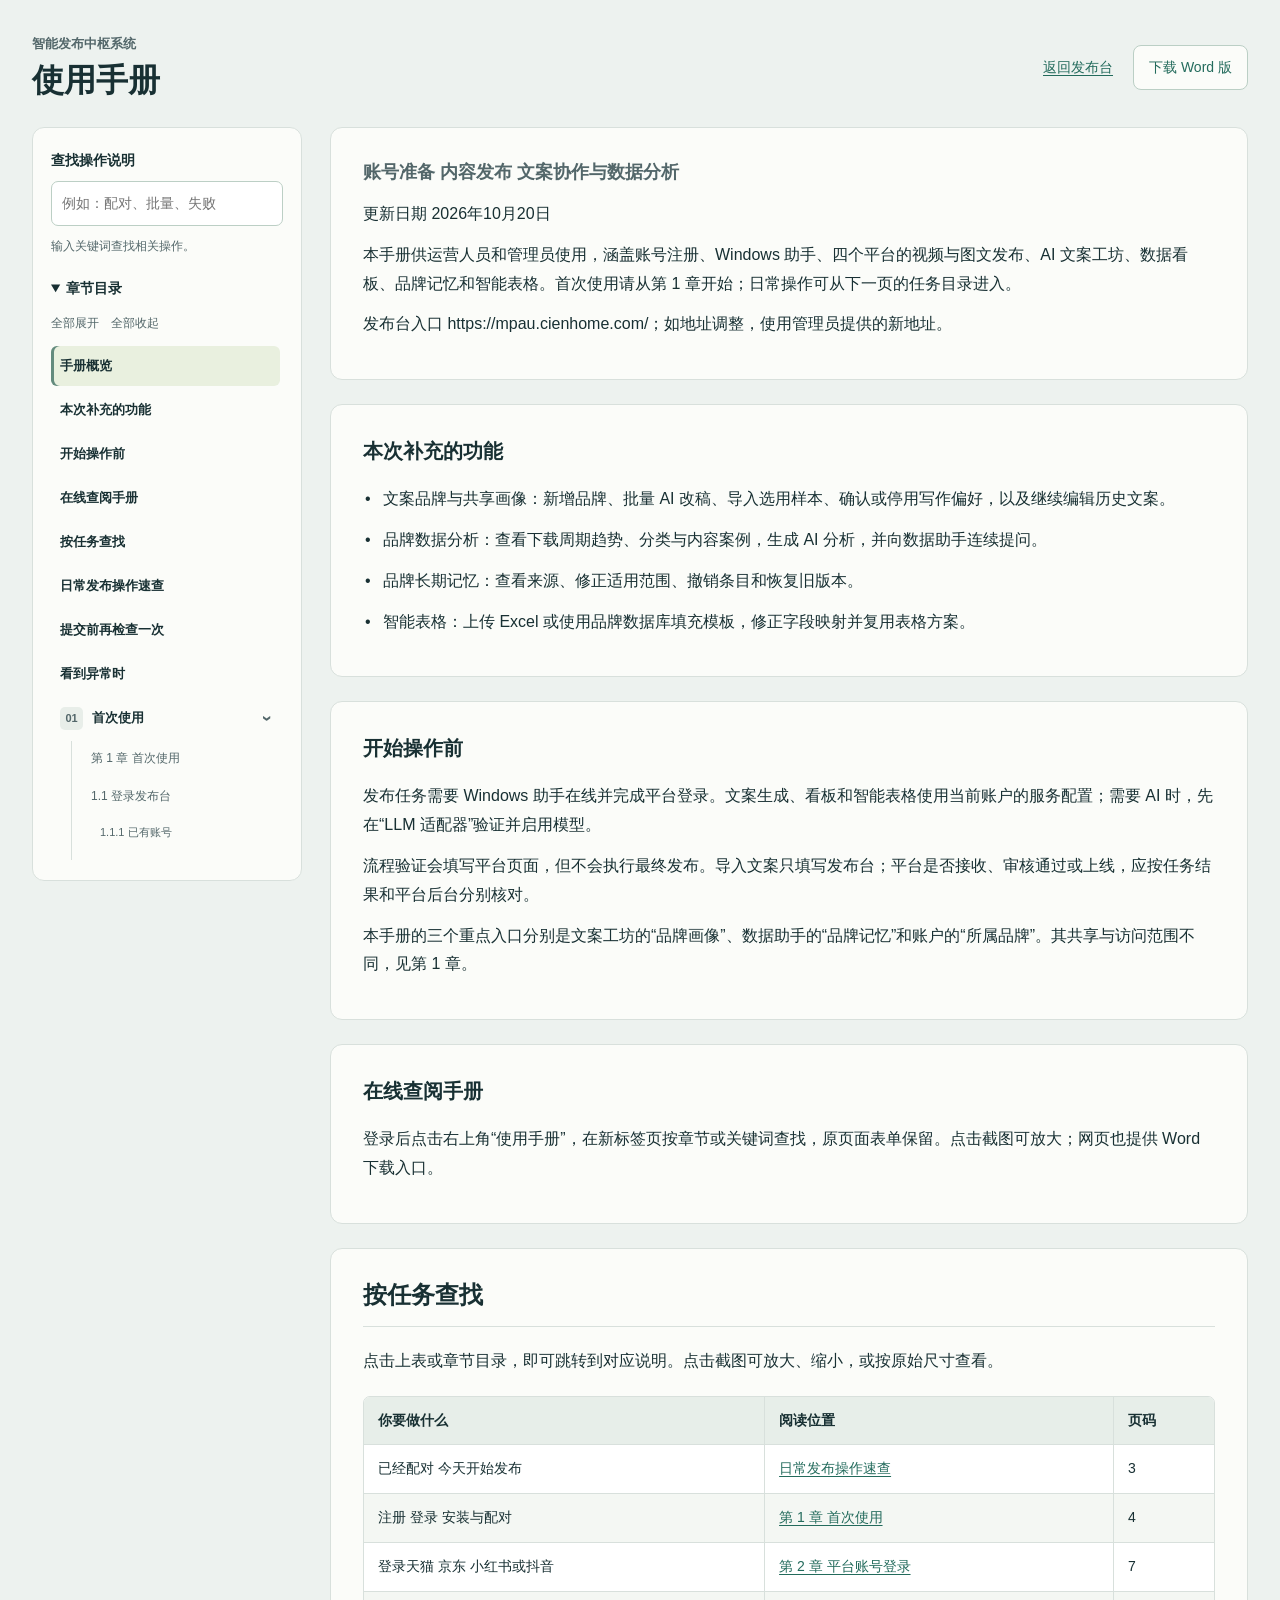
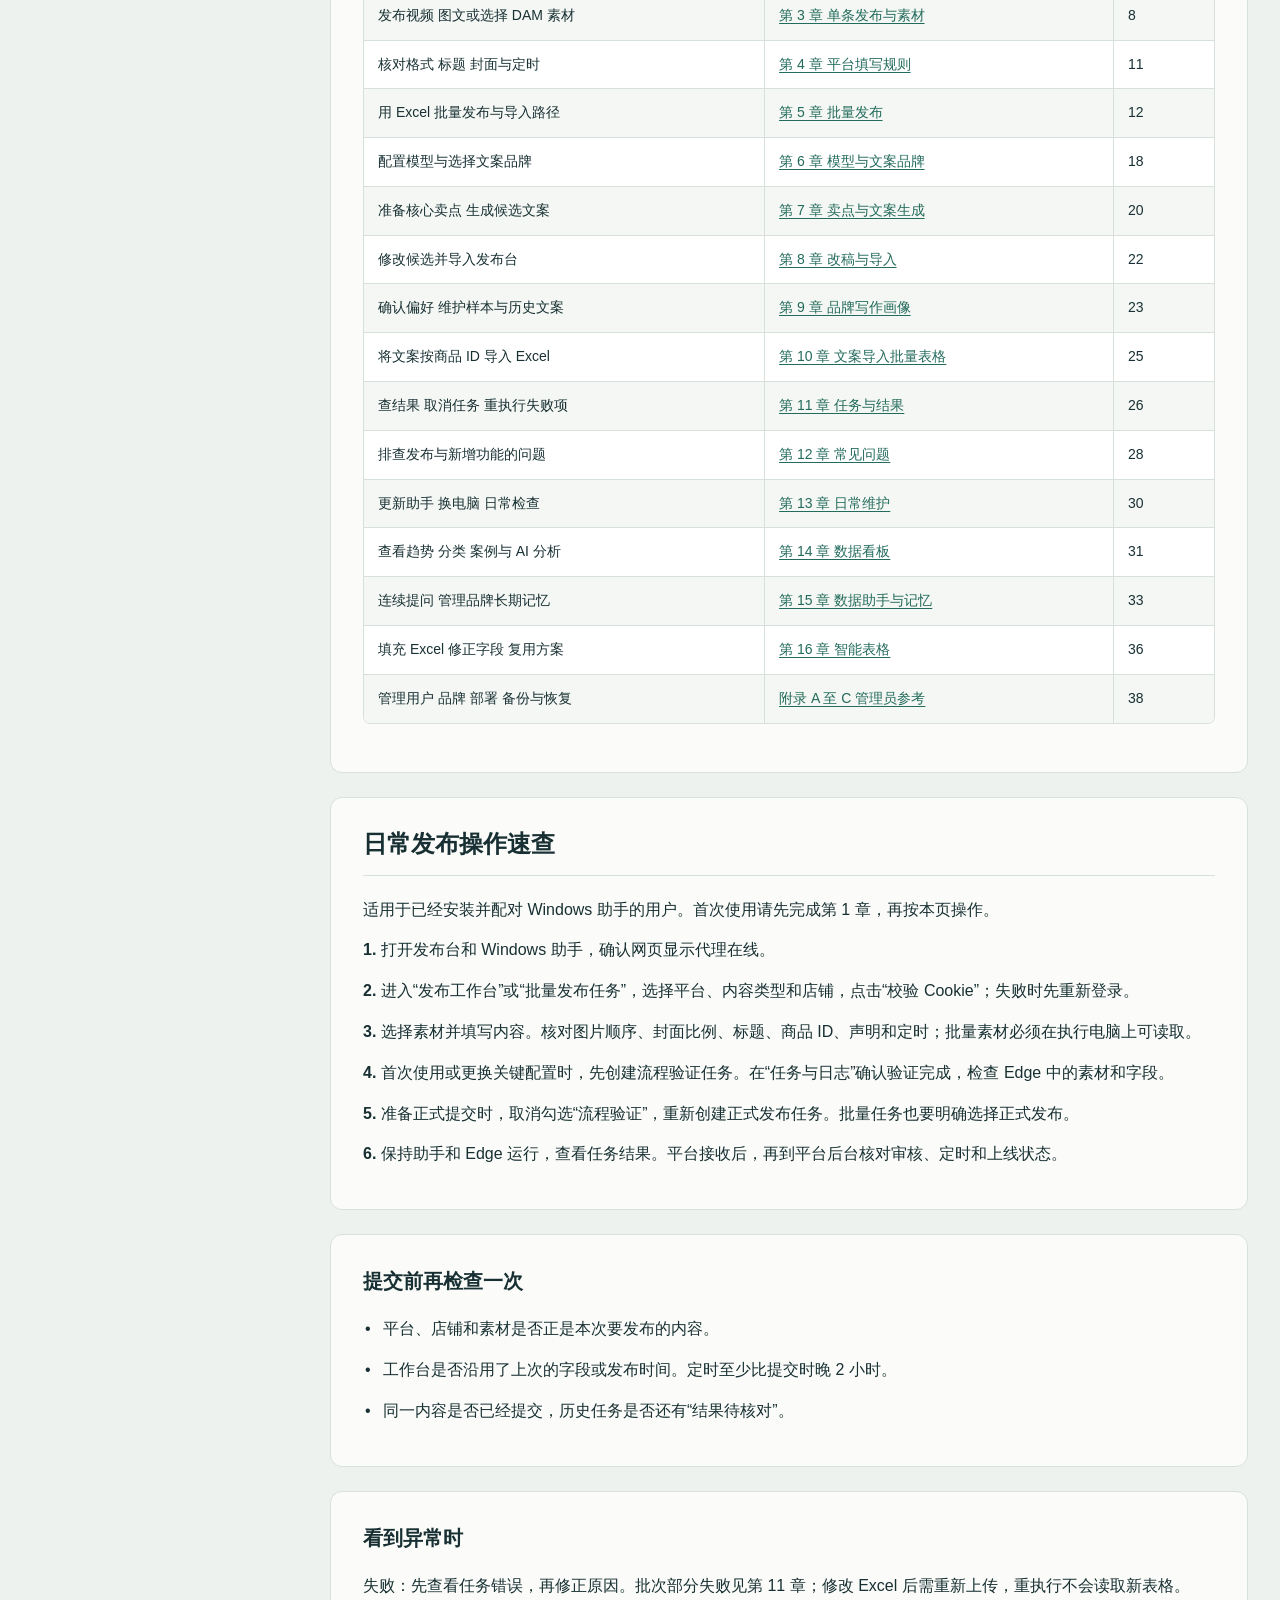
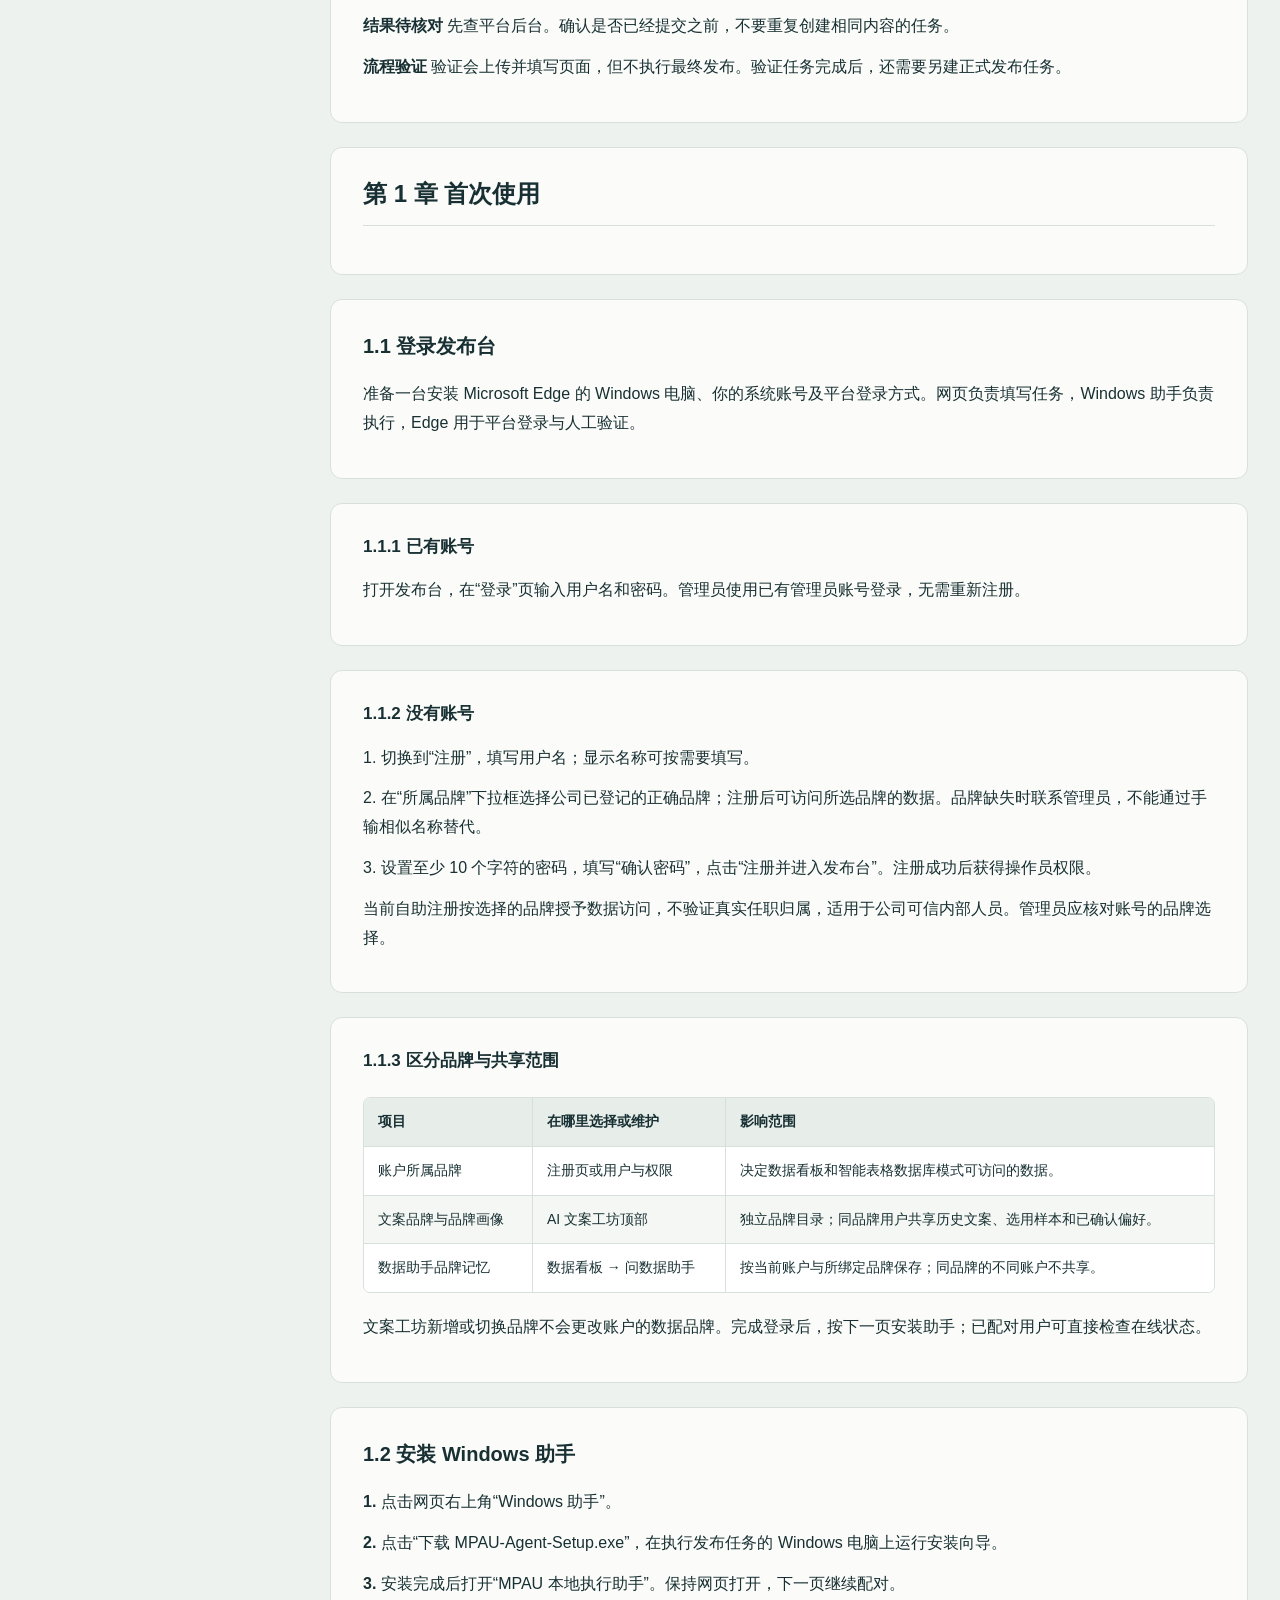
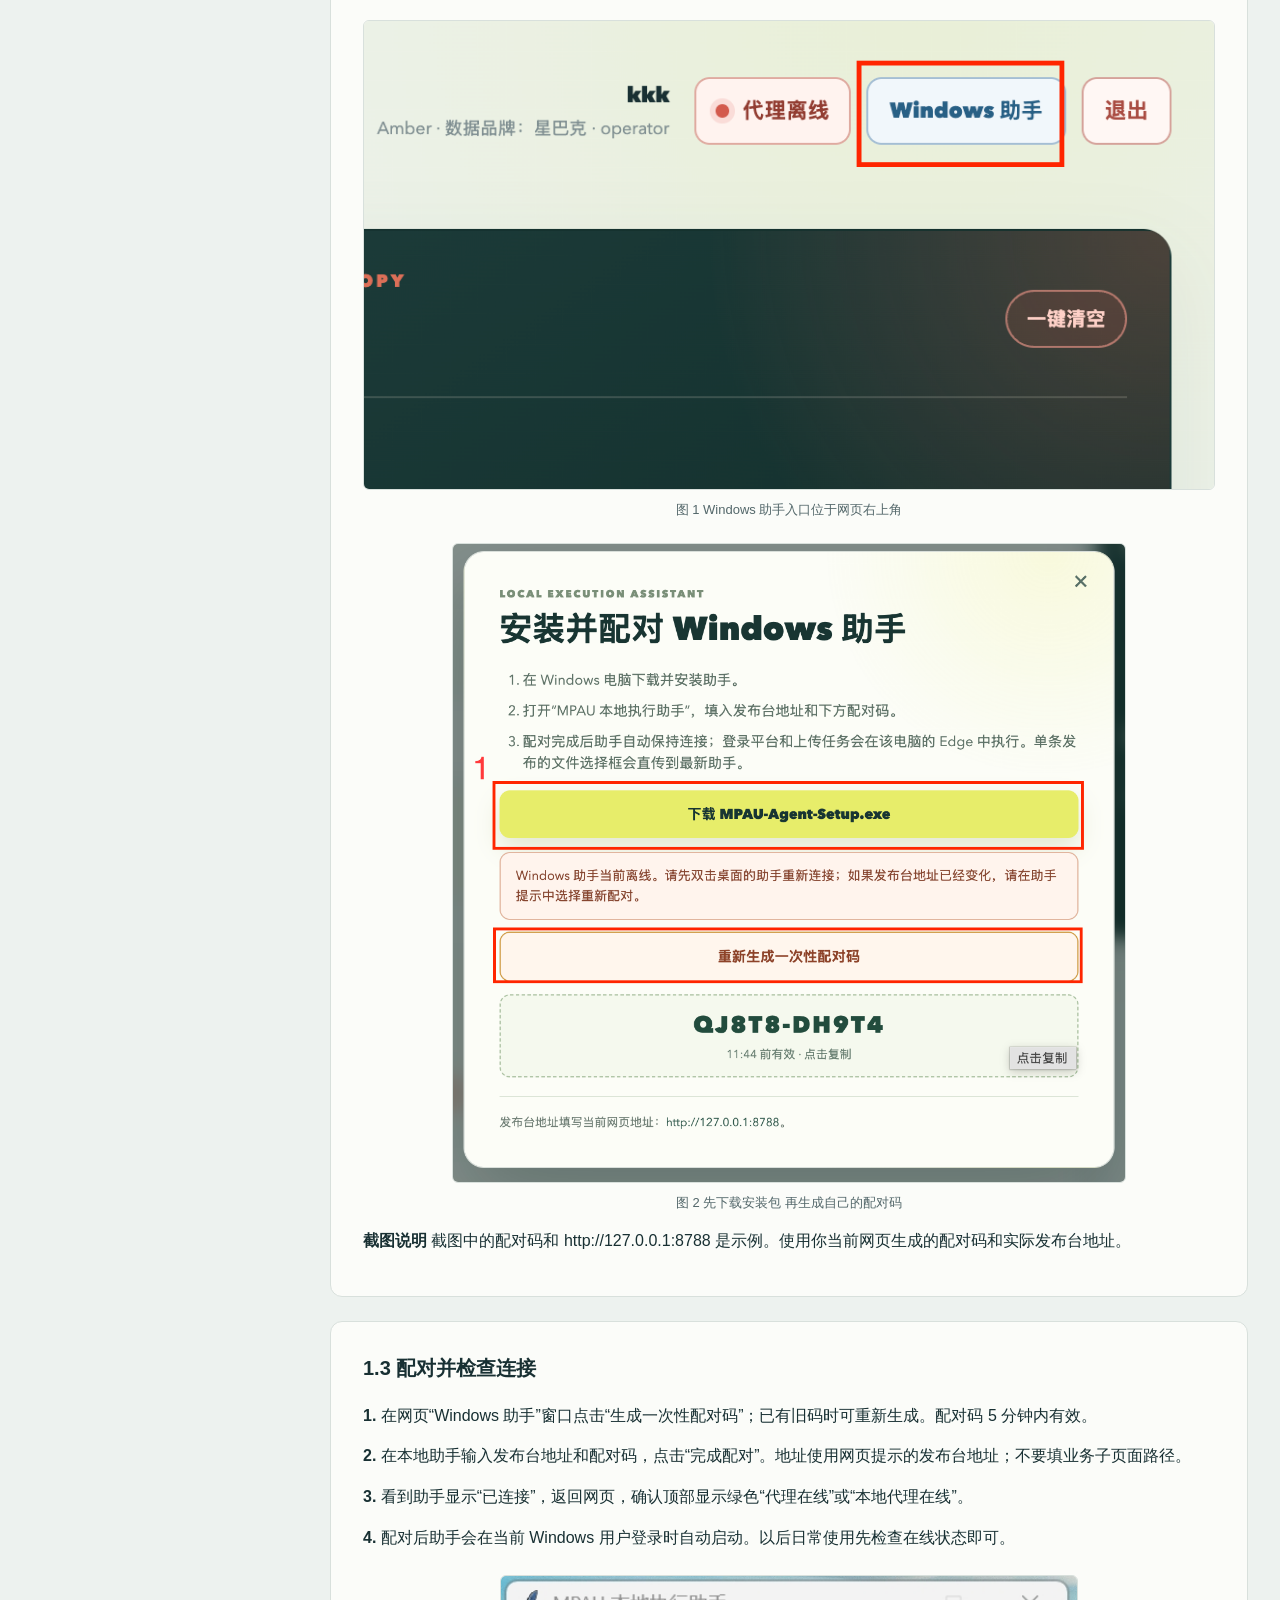
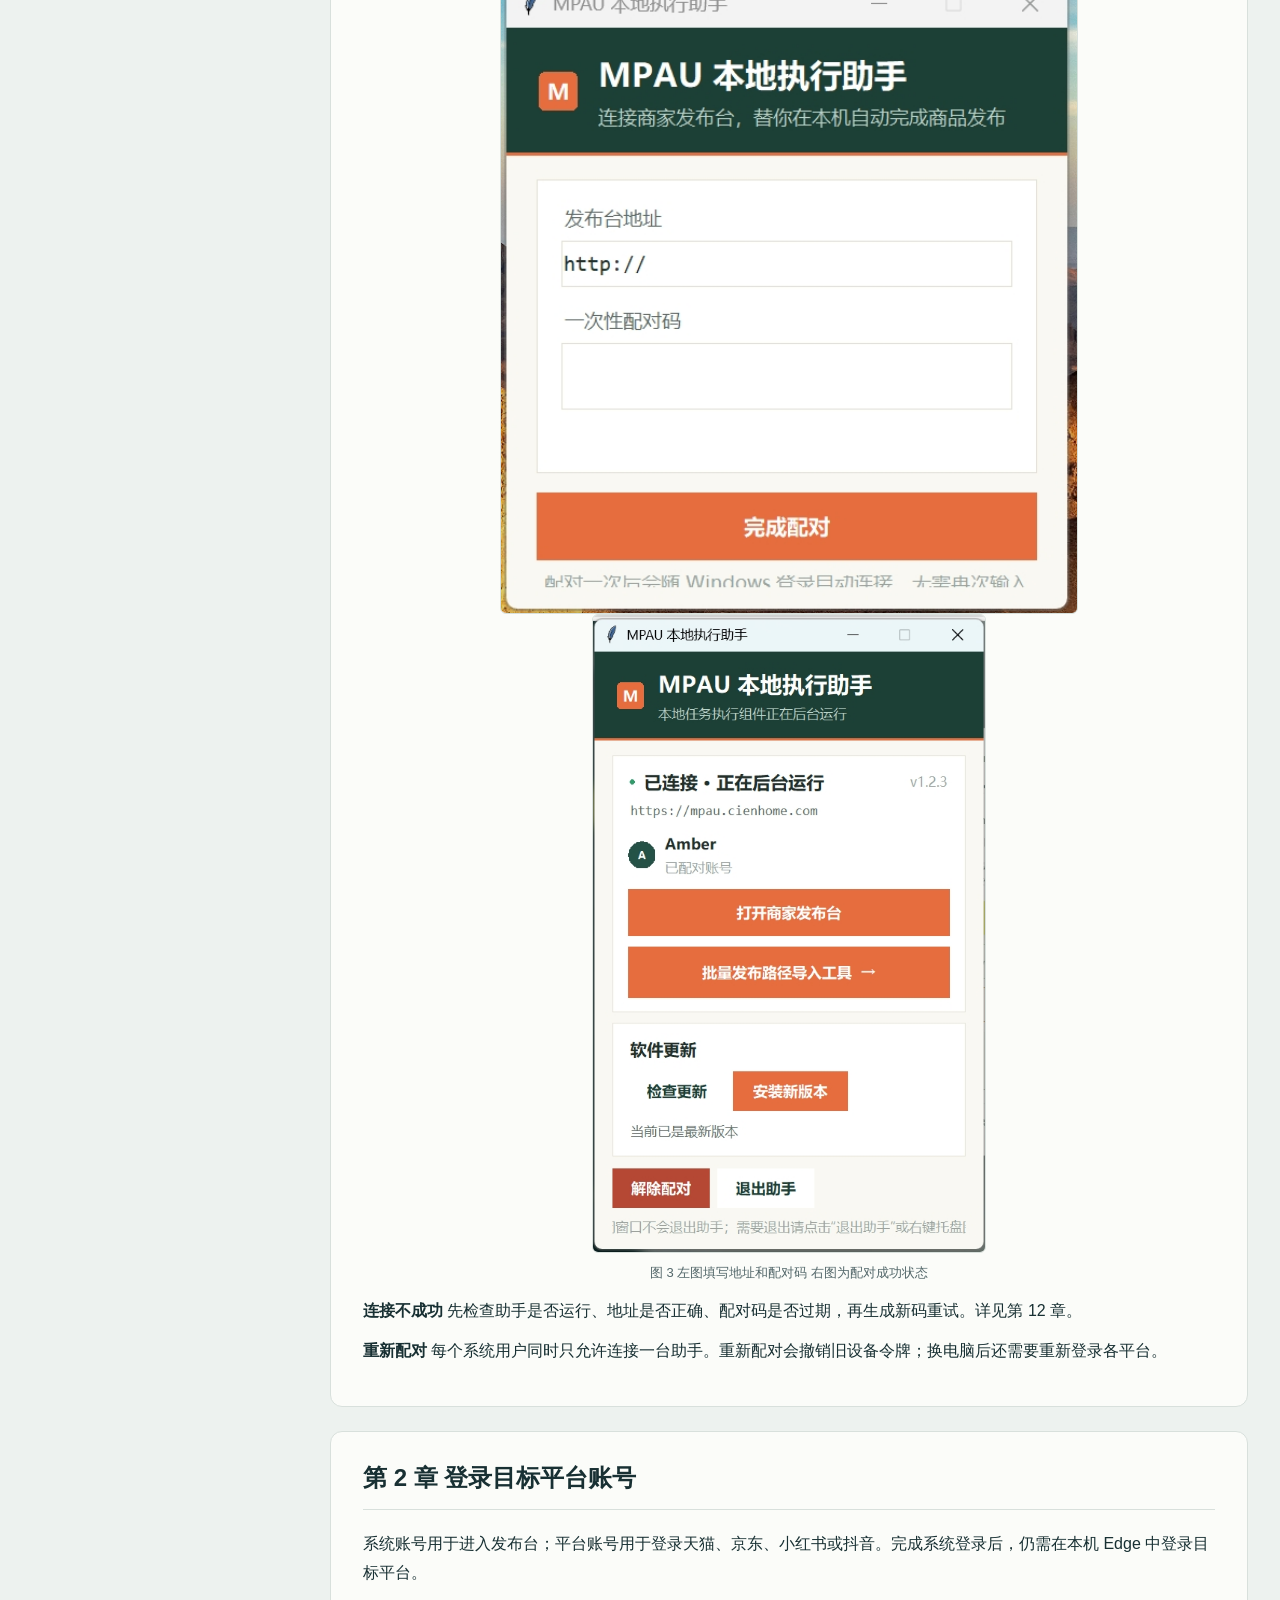
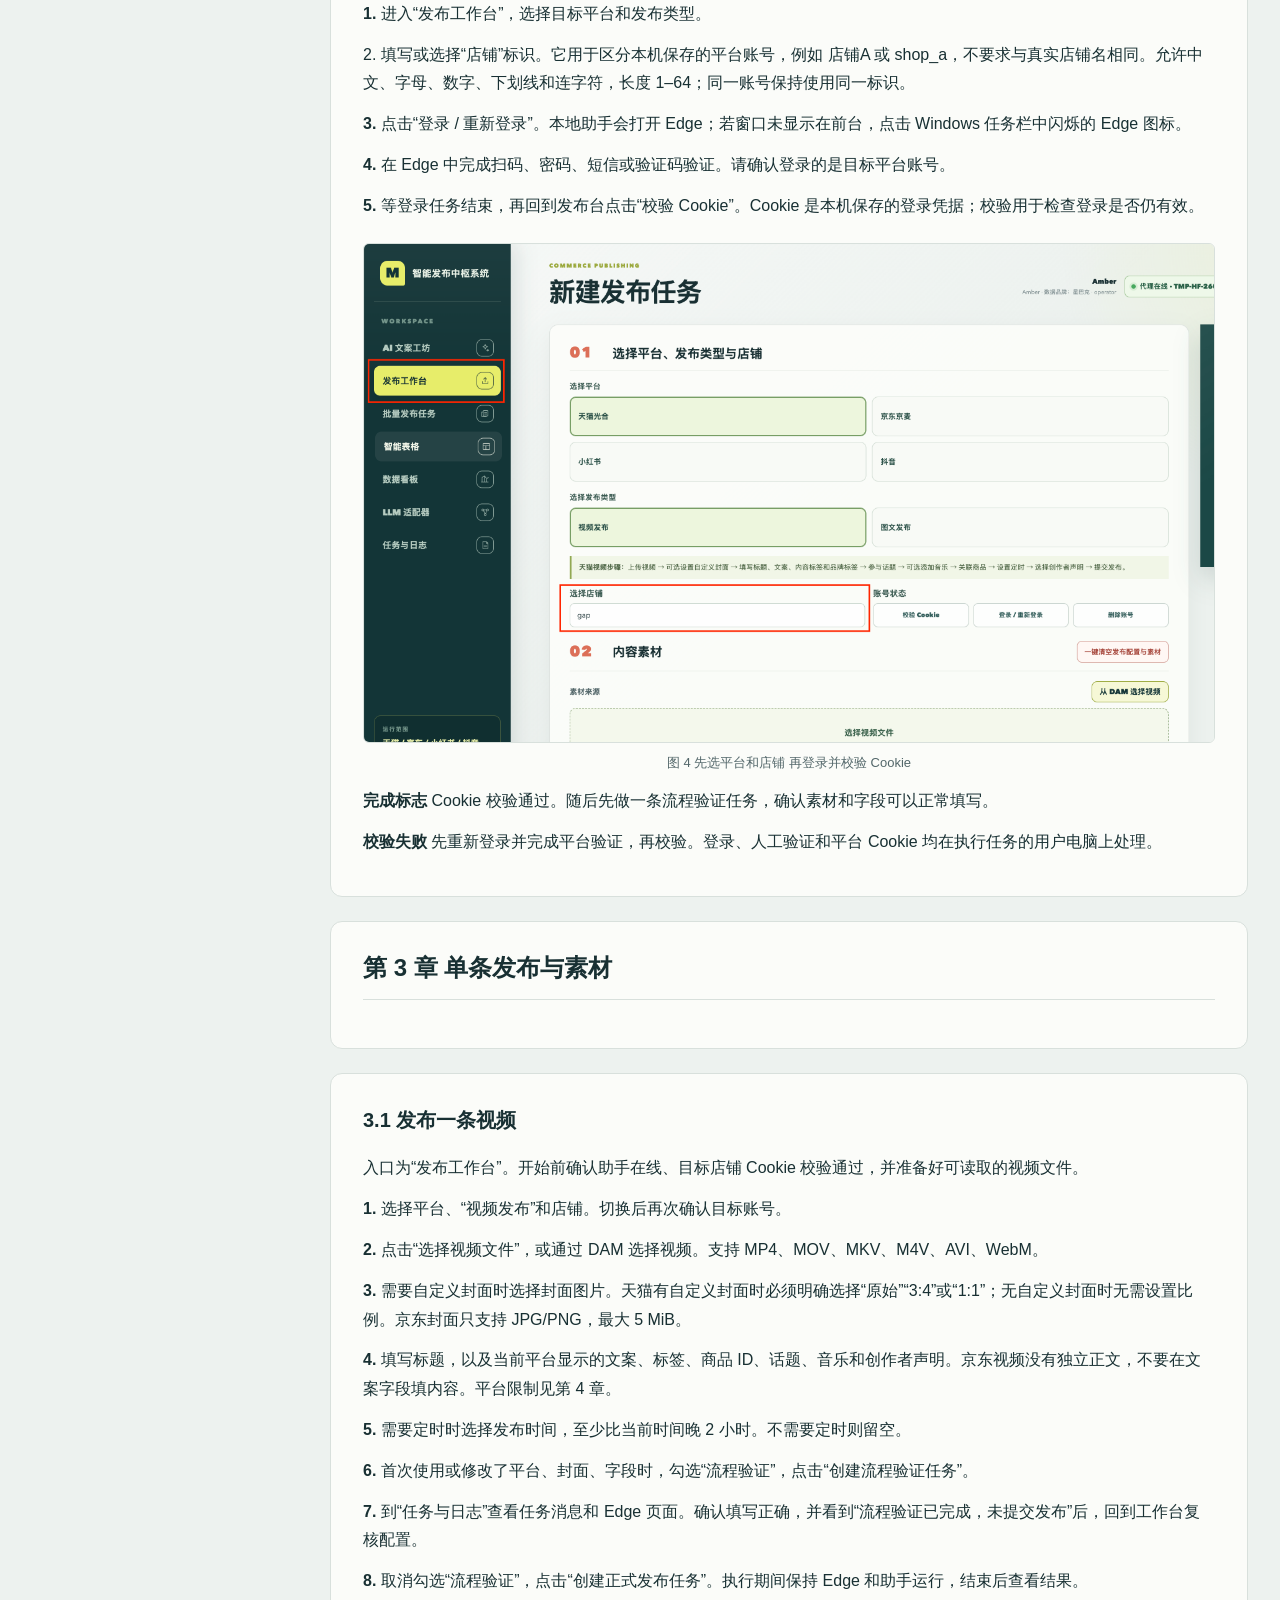
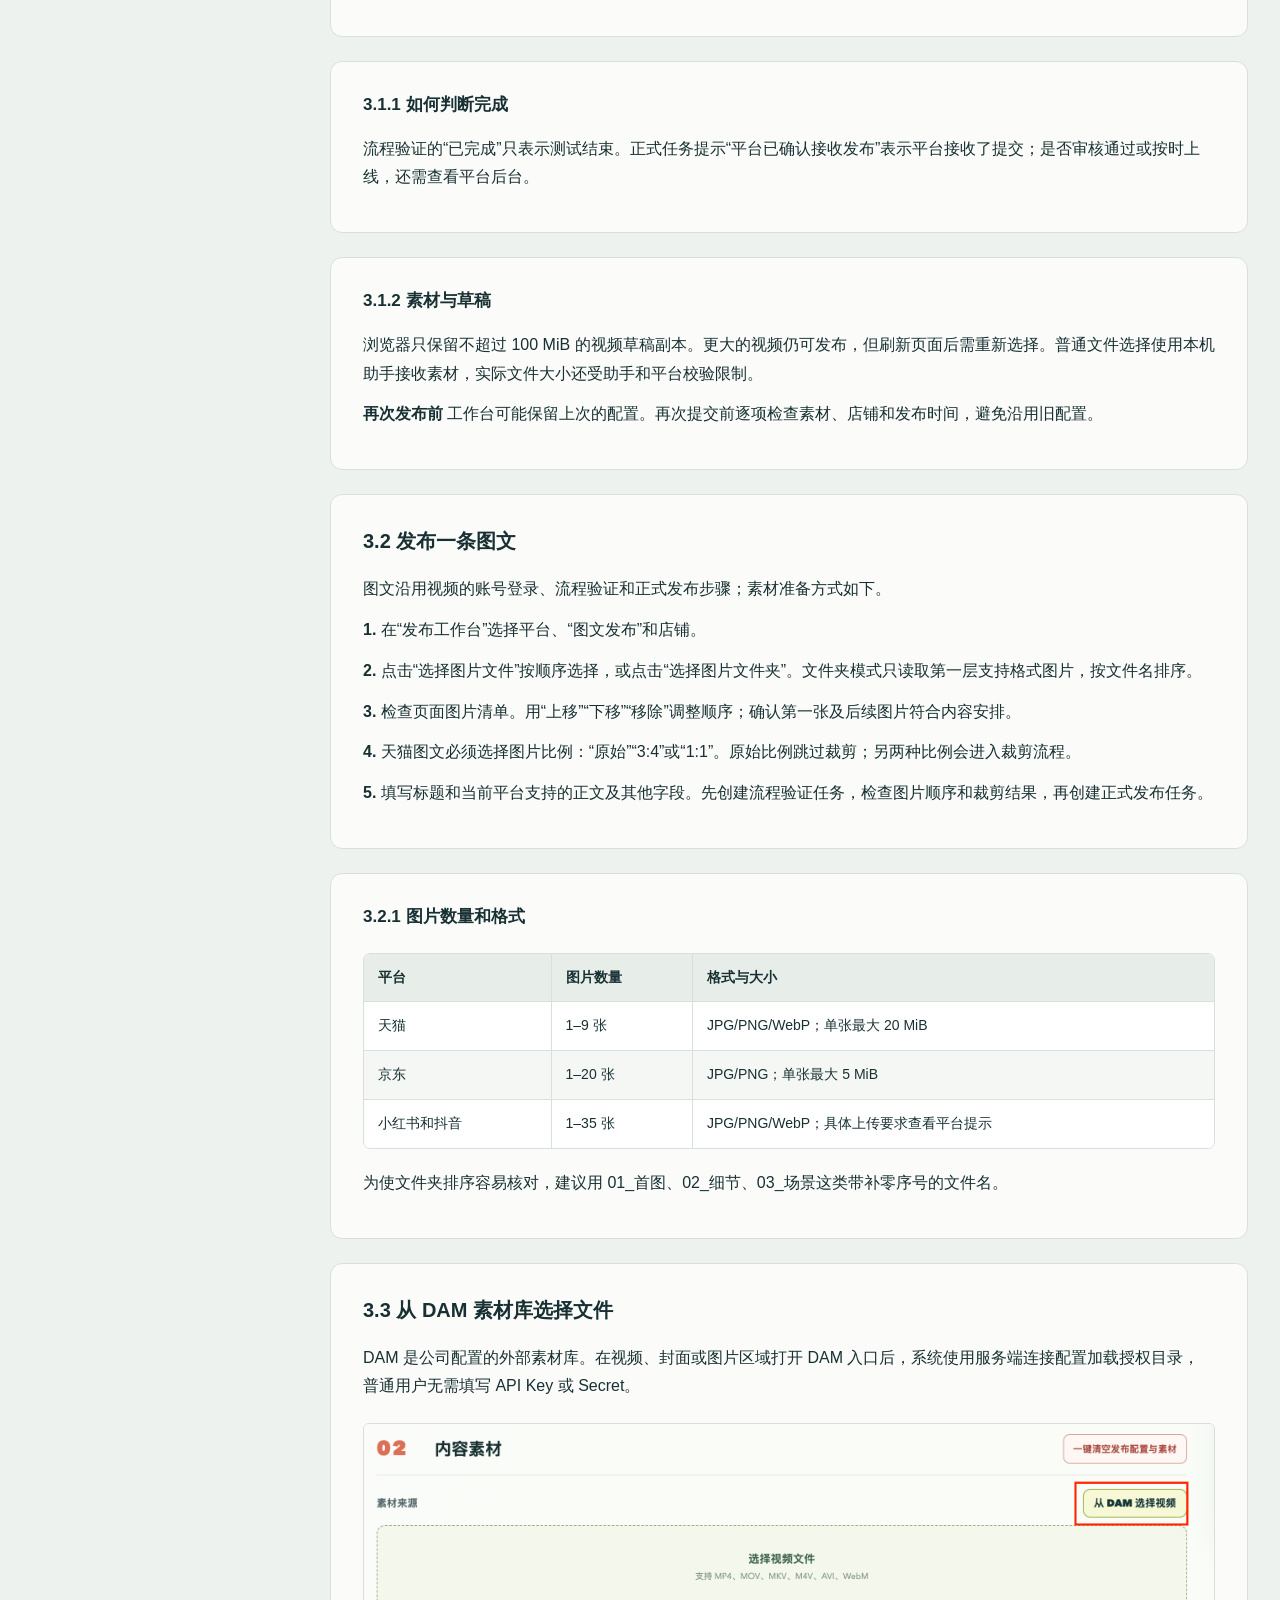
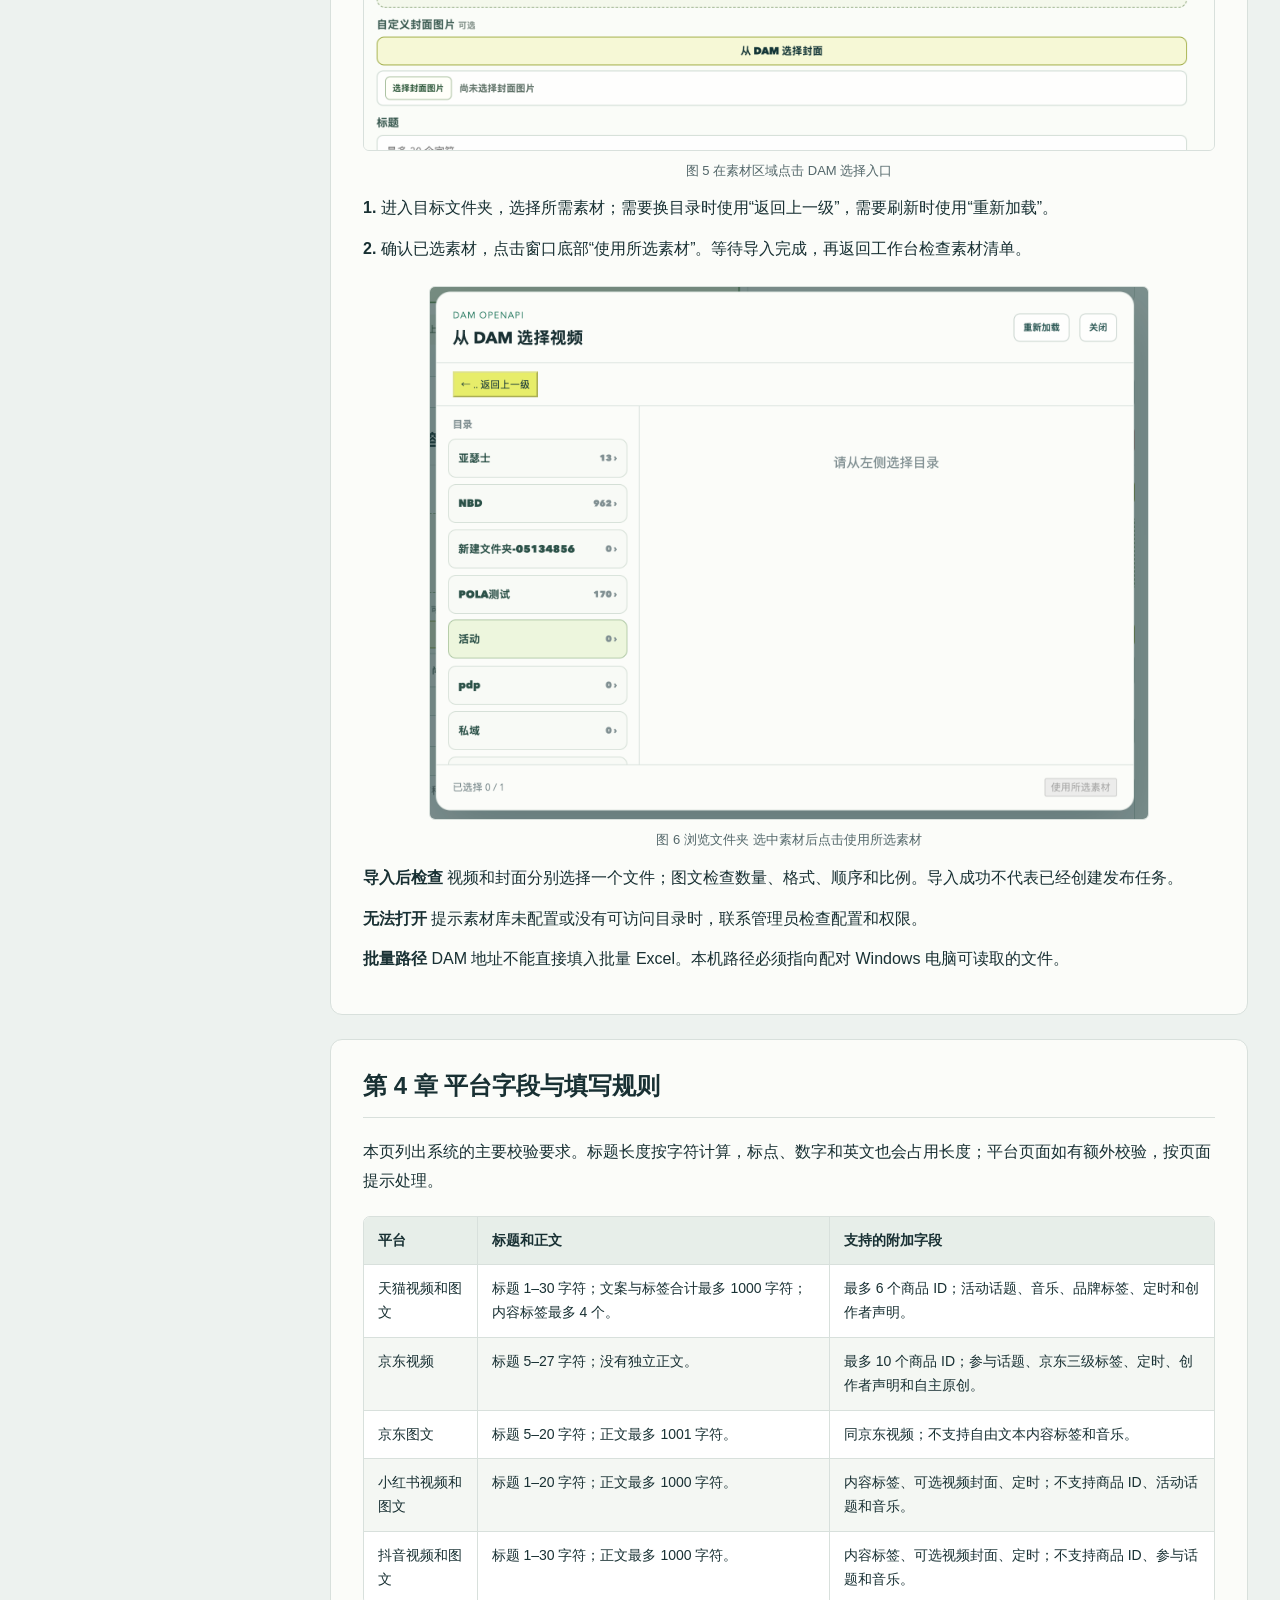
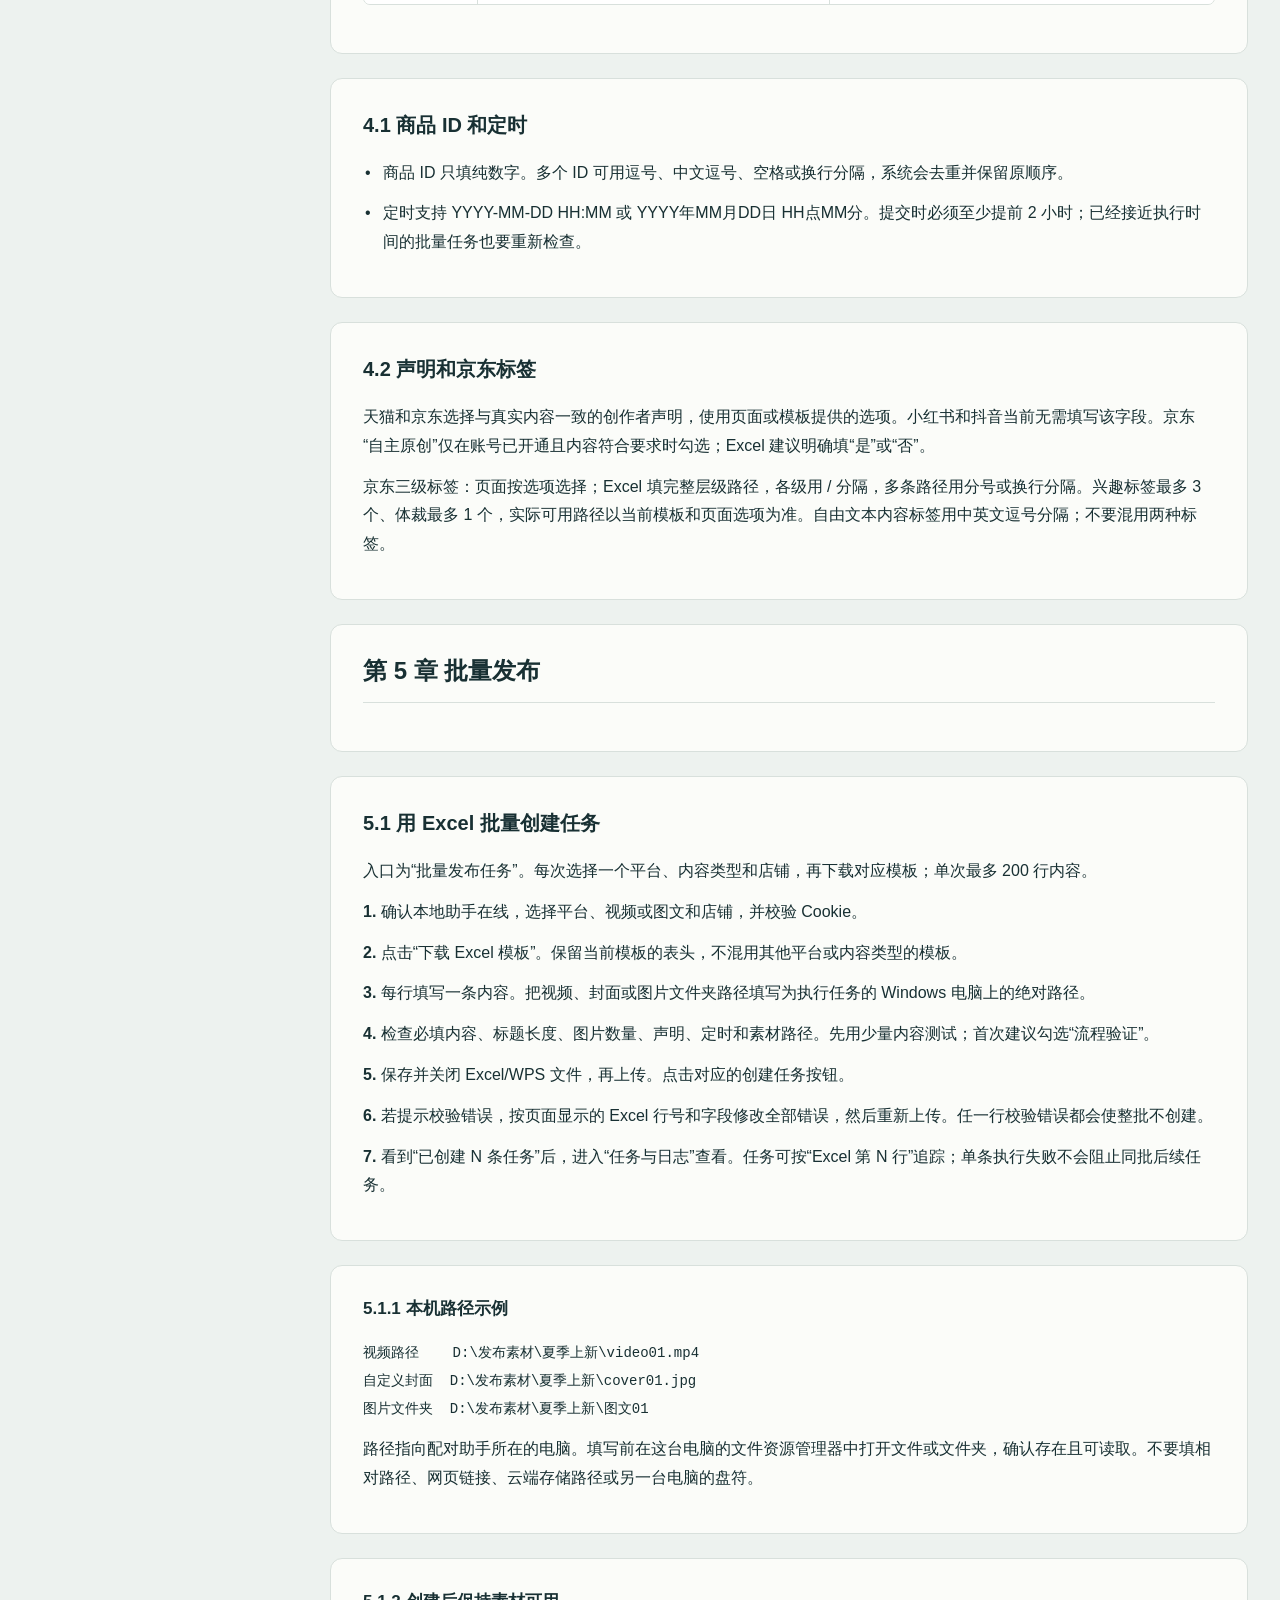
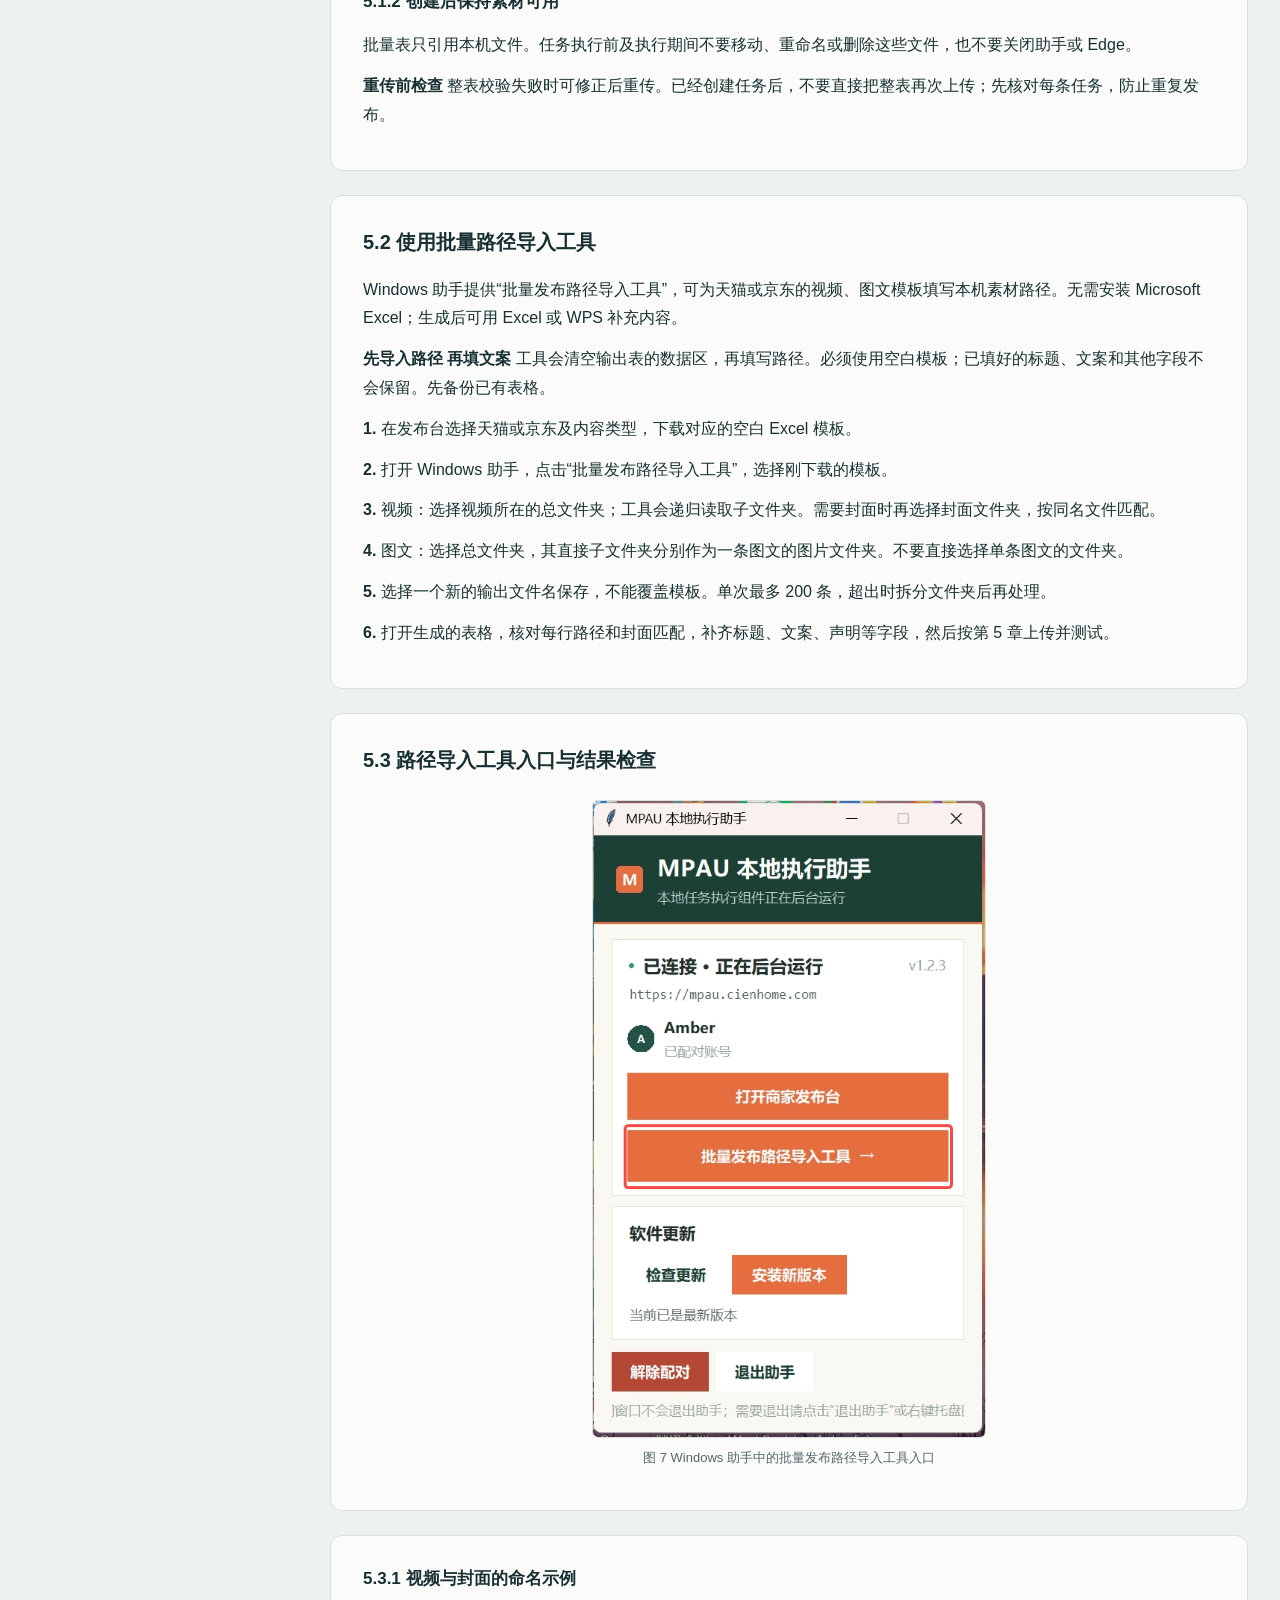
==== commit 86dc08f7: "kk" ====
--- a/webapp/frontend/public/assets/user-manual/index.html
+++ b/webapp/frontend/public/assets/user-manual/index.html
@@ -10,8 +10,8 @@
 <p id="search-status" role="status" aria-live="polite">输入关键词查找相关操作。</p>
 <details id="manual-toc" open><summary>章节目录</summary>
 <div class="toc-controls"><button type="button" data-toc-action="expand">全部展开</button><button type="button" data-toc-action="collapse">全部收起</button></div>
-<nav aria-label="手册章节"><a class="toc-chapter-link" href="#overview" data-chapter="overview" data-label="手册概览"><span class="toc-label">手册概览</span></a><a class="toc-chapter-link" href="#section-1" data-chapter="section-1" data-label="日常发布操作速查"><span class="toc-label">日常发布操作速查</span></a><details class="toc-group" data-chapter="1" data-label="首次使用"><summary><span class="toc-number" aria-hidden="true">01</span><span class="toc-label">首次使用</span></summary><div class="toc-children"><a class="toc-child-link" href="#section-2" data-label="登录发布台">登录发布台</a><a class="toc-child-link" href="#section-3" data-label="安装 Windows 助手">安装 Windows 助手</a><a class="toc-child-link" href="#section-4" data-label="配对并检查连接">配对并检查连接</a></div></details><a class="toc-chapter-link" href="#section-5" data-chapter="2" data-label="平台账号登录"><span class="toc-number" aria-hidden="true">02</span><span class="toc-label">平台账号登录</span></a><details class="toc-group" data-chapter="3" data-label="单条发布与素材"><summary><span class="toc-number" aria-hidden="true">03</span><span class="toc-label">单条发布与素材</span></summary><div class="toc-children"><a class="toc-child-link" href="#section-6" data-label="发布一条视频">发布一条视频</a><a class="toc-child-link" href="#section-7" data-label="发布一条图文">发布一条图文</a><a class="toc-child-link" href="#section-8" data-label="从 DAM 素材库选择文件">从 DAM 素材库选择文件</a></div></details><a class="toc-chapter-link" href="#section-9" data-chapter="4" data-label="平台填写规则"><span class="toc-number" aria-hidden="true">04</span><span class="toc-label">平台填写规则</span></a><details class="toc-group" data-chapter="5" data-label="批量发布"><summary><span class="toc-number" aria-hidden="true">05</span><span class="toc-label">批量发布</span></summary><div class="toc-children"><a class="toc-child-link" href="#section-10" data-label="用 Excel 批量创建任务">用 Excel 批量创建任务</a><a class="toc-child-link" href="#section-11" data-label="使用批量路径导入工具">使用批量路径导入工具</a><a class="toc-child-link" href="#section-12" data-label="视频模板字段速查">视频模板字段速查</a><a class="toc-child-link" href="#section-13" data-label="图文模板字段速查">图文模板字段速查</a><a class="toc-child-link" href="#section-14" data-label="批量填写示例">批量填写示例</a></div></details><details class="toc-group" data-chapter="6" data-label="AI 文案"><summary><span class="toc-number" aria-hidden="true">06</span><span class="toc-label">AI 文案</span></summary><div class="toc-children"><a class="toc-child-link" href="#section-15" data-label="配置 AI 模型">配置 AI 模型</a><a class="toc-child-link" href="#section-16" data-label="准备卖点与生成文案">准备卖点与生成文案</a><a class="toc-child-link" href="#section-17" data-label="选择候选并导入发布">选择候选并导入发布</a></div></details><details class="toc-group" data-chapter="7" data-label="任务与结果"><summary><span class="toc-number" aria-hidden="true">07</span><span class="toc-label">任务与结果</span></summary><div class="toc-children"><a class="toc-child-link" href="#section-18" data-label="查看任务并判断发布结果">查看任务并判断发布结果</a><a class="toc-child-link" href="#section-19" data-label="处理批次中部分失败的任务">处理批次中部分失败的任务</a></div></details><a class="toc-chapter-link" href="#section-20" data-chapter="8" data-label="常见问题"><span class="toc-number" aria-hidden="true">08</span><span class="toc-label">常见问题</span></a><a class="toc-chapter-link" href="#section-21" data-chapter="9" data-label="日常维护"><span class="toc-number" aria-hidden="true">09</span><span class="toc-label">日常维护</span></a><p class="toc-divider">管理员参考</p><details class="toc-group" data-chapter="A" data-label="部署与管理"><summary><span class="toc-number" aria-hidden="true">A</span><span class="toc-label">部署与管理</span></summary><div class="toc-children"><a class="toc-child-link" href="#section-22" data-label="管理员上线与用户管理">管理员上线与用户管理</a><a class="toc-child-link" href="#section-23" data-label="Linux systemd 部署">Linux systemd 部署</a><a class="toc-child-link" href="#section-24" data-label="Docker 部署与助手发布">Docker 部署与助手发布</a></div></details><details class="toc-group" data-chapter="B" data-label="数据安全与恢复"><summary><span class="toc-number" aria-hidden="true">B</span><span class="toc-label">数据安全与恢复</span></summary><div class="toc-children"><a class="toc-child-link" href="#section-25" data-label="数据安全与恢复">数据安全与恢复</a><a class="toc-child-link" href="#section-26" data-label="备份与保留策略">备份与保留策略</a></div></details><a class="toc-chapter-link" href="#section-27" data-chapter="C" data-label="名词与项目位置"><span class="toc-number" aria-hidden="true">C</span><span class="toc-label">名词与项目位置</span></a></nav></details></aside>
-<main id="manual-content" tabindex="-1"><section id="overview" class="manual-section"><p class="subtitle">适用于运营人员的首次使用 日常发布与问题处理</p><p>本手册覆盖账号登录、单条与批量发布、AI 文案及问题处理。首次使用从第 1 章开始；完成配对后可按下表查找任务。管理员说明见附录。</p><p>发布台入口  https://mpau.cienhome.com/；如地址调整，使用管理员提供的新地址。</p><h3>按任务查找</h3><div class="table-scroll" tabindex="0" role="region" aria-label="可横向滚动的说明表"><table><thead><tr><th scope="col"><p><strong>你要做什么</strong></p></th><th scope="col"><p><strong>阅读位置</strong></p></th></tr></thead><tbody><tr><td><p>已完成配对 今天开始发布</p></td><td><p><a href="#section-1">日常发布操作速查</a></p></td></tr><tr><td><p>第一次使用系统</p></td><td><p><a href="#section-2">第 1 章 登录安装与配对</a></p></td></tr><tr><td><p>登录天猫 京东 小红书或抖音</p></td><td><p><a href="#section-5">第 2 章 平台账号登录</a></p></td></tr><tr><td><p>发一条视频或图文</p></td><td><p><a href="#section-6">第 3 章 单条发布</a></p></td></tr><tr><td><p>查格式 数量 标题与封面规则</p></td><td><p><a href="#section-9">第 4 章 平台填写规则</a></p></td></tr><tr><td><p>用 Excel 批量发布</p></td><td><p><a href="#section-10">第 5 章 批量发布</a></p></td></tr><tr><td><p>用 AI 生成标题和文案</p></td><td><p><a href="#section-15">第 6 章 AI 文案</a></p></td></tr><tr><td><p>看结果 取消任务或查日志</p></td><td><p><a href="#section-18">第 7 章 任务与结果</a></p></td></tr><tr><td><p>助手离线 校验失败或表格报错</p></td><td><p><a href="#section-20">第 8 章 常见问题</a></p></td></tr><tr><td><p>日常检查 更新助手或换电脑</p></td><td><p><a href="#section-21">第 9 章 日常维护</a></p></td></tr><tr><td><p>管理用户 部署或恢复服务</p></td><td><p><a href="#section-22">附录 A 至 C</a></p></td></tr></tbody></table></div><p>点击上表或章节目录，即可跳转到对应说明。点击截图可放大、缩小，或按原始尺寸查看。</p><p>先记住  流程验证不执行最终发布；正式提交后仍要到平台后台核对审核与上线状态。</p><p>避免重复发布  结果待核对时先查平台后台，确认前不要重新创建相同任务。</p></section><section id="section-1" class="manual-section"><h2>日常发布操作速查</h2><p>适用于已经安装并配对 Windows 助手的用户。首次使用请先完成第 1 章，再按本页操作。</p><p><strong>1. </strong>打开发布台和 Windows 助手，确认网页显示代理在线。</p><p><strong>2. </strong>进入“发布工作台”或“批量发布任务”，选择平台、内容类型和店铺，点击“校验 Cookie”；失败时先重新登录。</p><p><strong>3. </strong>选择素材并填写内容。核对图片顺序、封面比例、标题、商品 ID、声明和定时；批量素材必须在执行电脑上可读取。</p><p><strong>4. </strong>首次使用或更换关键配置时，先创建流程验证任务。在“任务与日志”确认验证完成，检查 Edge 中的素材和字段。</p><p><strong>5. </strong>准备正式提交时，取消勾选“流程验证”，重新创建正式发布任务。批量任务也要明确选择正式发布。</p><p><strong>6. </strong>保持助手和 Edge 运行，查看任务结果。平台接收后，再到平台后台核对审核、定时和上线状态。</p><h3>提交前再检查一次</h3><p class="bullet">平台、店铺和素材是否正是本次要发布的内容。</p><p class="bullet">工作台是否沿用了上次的字段或发布时间。定时至少比提交时晚 2 小时。</p><p class="bullet">同一内容是否已经提交，历史任务是否还有“结果待核对”。</p><h3>看到异常时</h3><p>失败：先查看任务错误，再修正原因。批次部分失败见第 7 章；修改 Excel 后需重新上传，重执行不会读取新表格。</p><p><strong>结果待核对</strong><strong>  </strong>先查平台后台。确认是否已经提交之前，不要重复创建相同内容的任务。</p><p><strong>流程验证</strong><strong>  </strong>验证会上传并填写页面，但不执行最终发布。验证任务完成后，还需要另建正式发布任务。</p></section><section id="section-2" class="manual-section"><h2>1 首次使用 登录发布台</h2><p>准备一台安装 Microsoft Edge 的 Windows 电脑、你的系统账号，以及目标平台的登录方式。网页、Windows 助手和 Edge 分别负责填写任务、执行任务和完成平台登录。</p><h3>已有账号</h3><p>打开发布台，在“登录”页输入用户名和密码。管理员使用已有管理员账号登录，无需重新注册。</p><h3>没有账号</h3><p><strong>1. </strong>切换到“注册”。填写用户名，显示名称可按需要填写。</p><p><strong>2. </strong>填写“账户展示品牌名”，使用公司在系统中登记的品牌名。此字段用于账户资料；数据品牌权限由管理员设置。</p><p><strong>3. </strong>设置至少 10 个字符的密码，并在“确认密码”中再次输入。</p><p><strong>4. </strong>点击“注册并进入发布台”。注册成功后默认获得操作员权限。</p><p class="figure"><a class="screenshot-link screenshot-portrait" style="--image-ratio:0.606225" href="images/screenshot-1.png" target="_blank" rel="noopener" aria-label="放大查看截图" aria-haspopup="dialog"><img src="images/screenshot-1.png" width="896" height="1478" alt="图 1  注册页  填写完成后点击底部按钮" loading="lazy"></a></p><p class="caption">图 1  注册页  填写完成后点击底部按钮</p><p><strong>完成标志</strong><strong>  </strong>已经进入发布台，并能看到右上角的“Windows 助手”入口。</p></section><section id="section-3" class="manual-section"><h2>1 首次使用 安装 Windows 助手</h2><p><strong>1. </strong>点击网页右上角“Windows 助手”。</p><p><strong>2. </strong>点击“下载 MPAU-Agent-Setup.exe”，在执行发布任务的 Windows 电脑上运行安装向导。</p><p><strong>3. </strong>安装完成后打开“MPAU 本地执行助手”。保持网页打开，下一页继续配对。</p><p class="figure"><a class="screenshot-link screenshot-wide" style="--image-ratio:1.818182" href="images/screenshot-2.png" target="_blank" rel="noopener" aria-label="放大查看截图" aria-haspopup="dialog"><img src="images/screenshot-2.png" width="880" height="484" alt="图 2  Windows 助手入口位于网页右上角" loading="lazy"></a></p><p class="caption">图 2  Windows 助手入口位于网页右上角</p><p class="figure"><a class="screenshot-link screenshot-balanced" style="--image-ratio:1.052823" href="images/screenshot-3.png" target="_blank" rel="noopener" aria-label="放大查看截图" aria-haspopup="dialog"><img src="images/screenshot-3.png" width="1156" height="1098" alt="图 3  先下载安装包 再生成自己的配对码" loading="lazy"></a></p><p class="caption">图 3  先下载安装包 再生成自己的配对码</p><p><strong>截图说明</strong><strong>  </strong>截图中的配对码和 http://127.0.0.1:8788 是示例。使用你当前网页生成的配对码和实际发布台地址。</p></section><section id="section-4" class="manual-section"><h2>1 首次使用 配对并检查连接</h2><p><strong>1. </strong>在网页“Windows 助手”窗口点击“生成一次性配对码”；已有旧码时可重新生成。配对码 5 分钟内有效。</p><p><strong>2. </strong>在本地助手输入发布台地址和配对码，点击“完成配对”。地址使用网页提示的发布台地址；不要填业务子页面路径。</p><p><strong>3. </strong>看到助手显示“已连接”，返回网页，确认顶部显示绿色“代理在线”或“本地代理在线”。</p><p><strong>4. </strong>配对后助手会在当前 Windows 用户登录时自动启动。以后日常使用先检查在线状态即可。</p><p class="figure"><a class="screenshot-link screenshot-balanced" style="--image-ratio:0.902027" href="images/screenshot-4.png" target="_blank" rel="noopener" aria-label="放大查看截图" aria-haspopup="dialog"><img src="images/screenshot-4.png" width="534" height="592" alt="助手配对填写界面" loading="lazy"></a>   <a class="screenshot-link screenshot-portrait" style="--image-ratio:0.614302" href="images/screenshot-5.png" target="_blank" rel="noopener" aria-label="放大查看截图" aria-haspopup="dialog"><img src="images/screenshot-5.png" width="524" height="853" alt="助手已连接状态" loading="lazy"></a>   </p><p class="caption">图 4  左图填写地址和配对码  右图为配对成功状态</p><p><strong>连接不成功</strong><strong>  </strong>先检查助手是否运行、地址是否正确、配对码是否过期，再生成新码重试。详见第 8 章。</p><p><strong>重新配对</strong><strong>  </strong>每个系统用户同时只允许连接一台助手。重新配对会撤销旧设备令牌；换电脑后还需要重新登录各平台。</p></section><section id="section-5" class="manual-section"><h2>2 登录目标平台账号</h2><p>系统账号用于进入发布台；平台账号用于登录天猫、京东、小红书或抖音。完成系统登录后，仍需在本机 Edge 中登录目标平台。</p><p><strong>1. </strong>进入“发布工作台”，选择目标平台和发布类型。</p><p>2. 填写或选择“店铺”标识。它用于区分本机保存的平台账号，例如 店铺A 或 shop_a，不要求与真实店铺名相同。允许中文、字母、数字、下划线和连字符，长度 1–64；同一账号保持使用同一标识。</p><p><strong>3. </strong>点击“登录 / 重新登录”。本地助手会打开 Edge；若窗口未显示在前台，点击 Windows 任务栏中闪烁的 Edge 图标。</p><p><strong>4. </strong>在 Edge 中完成扫码、密码、短信或验证码验证。请确认登录的是目标平台账号。</p><p><strong>5. </strong>等登录任务结束，再回到发布台点击“校验 Cookie”。Cookie 是本机保存的登录凭据；校验用于检查登录是否仍有效。</p><p class="figure"><a class="screenshot-link screenshot-wide" style="--image-ratio:1.703611" href="images/screenshot-6.png" target="_blank" rel="noopener" aria-label="放大查看截图" aria-haspopup="dialog"><img src="images/screenshot-6.png" width="2736" height="1606" alt="图 5  先选平台和店铺 再登录并校验 Cookie" loading="lazy"></a></p><p class="caption">图 5  先选平台和店铺 再登录并校验 Cookie</p><p><strong>完成标志</strong><strong>  </strong>Cookie 校验通过。随后先做一条流程验证任务，确认素材和字段可以正常填写。</p><p><strong>校验失败</strong><strong>  </strong>先重新登录并完成平台验证，再校验。登录、人工验证和平台 Cookie 均在执行任务的用户电脑上处理。</p></section><section id="section-6" class="manual-section"><h2>3 发布一条视频</h2><p>入口为“发布工作台”。开始前确认助手在线、目标店铺 Cookie 校验通过，并准备好可读取的视频文件。</p><p><strong>1. </strong>选择平台、“视频发布”和店铺。切换后再次确认目标账号。</p><p><strong>2. </strong>点击“选择视频文件”，或通过 DAM 选择视频。支持 MP4、MOV、MKV、M4V、AVI、WebM。</p><p><strong>3. </strong>需要自定义封面时选择封面图片。天猫有自定义封面时必须明确选择“原始”“3:4”或“1:1”；无自定义封面时无需设置比例。京东封面只支持 JPG/PNG，最大 5 MiB。</p><p><strong>4. </strong>填写标题，以及当前平台显示的文案、标签、商品 ID、话题、音乐和创作者声明。京东视频没有独立正文，不要在文案字段填内容。平台限制见第 4 章。</p><p><strong>5. </strong>需要定时时选择发布时间，至少比当前时间晚 2 小时。不需要定时则留空。</p><p><strong>6. </strong>首次使用或修改了平台、封面、字段时，勾选“流程验证”，点击“创建流程验证任务”。</p><p><strong>7. </strong>到“任务与日志”查看任务消息和 Edge 页面。确认填写正确，并看到“流程验证已完成，未提交发布”后，回到工作台复核配置。</p><p><strong>8. </strong>取消勾选“流程验证”，点击“创建正式发布任务”。执行期间保持 Edge 和助手运行，结束后查看结果。</p><h3>如何判断完成</h3><p>流程验证的“已完成”只表示测试结束。正式任务提示“平台已确认接收发布”表示平台接收了提交；是否审核通过或按时上线，还需查看平台后台。</p><h3>素材与草稿</h3><p>浏览器只保留不超过 100 MiB 的视频草稿副本。更大的视频仍可发布，但刷新页面后需重新选择。后端默认单请求上限为 20 GiB，实际还受服务器配置和平台页面限制。</p><p><strong>再次发布前</strong><strong>  </strong>工作台可能保留上次的配置。再次提交前逐项检查素材、店铺和发布时间，避免沿用旧配置。</p></section><section id="section-7" class="manual-section"><h2>3 发布一条图文</h2><p>图文沿用视频的账号登录、流程验证和正式发布步骤；素材准备方式如下。</p><p><strong>1. </strong>在“发布工作台”选择平台、“图文发布”和店铺。</p><p><strong>2. </strong>点击“选择图片文件”按顺序选择，或点击“选择图片文件夹”。文件夹模式只读取第一层支持格式图片，按文件名排序。</p><p><strong>3. </strong>检查页面图片清单。用“上移”“下移”“移除”调整顺序；确认第一张及后续图片符合内容安排。</p><p><strong>4. </strong>天猫图文必须选择图片比例：“原始”“3:4”或“1:1”。原始比例跳过裁剪；另两种比例会进入裁剪流程。</p><p><strong>5. </strong>填写标题和当前平台支持的正文及其他字段。先创建流程验证任务，检查图片顺序和裁剪结果，再创建正式发布任务。</p><h3>图片数量和格式</h3><div class="table-scroll" tabindex="0" role="region" aria-label="可横向滚动的说明表"><table><thead><tr><th scope="col"><p><strong>平台</strong></p></th><th scope="col"><p><strong>图片数量</strong></p></th><th scope="col"><p><strong>格式与大小</strong></p></th></tr></thead><tbody><tr><td><p>天猫</p></td><td><p>1–9 张</p></td><td><p>JPG/PNG/WebP；单张最大 20 MiB</p></td></tr><tr><td><p>京东</p></td><td><p>1–20 张</p></td><td><p>JPG/PNG；单张最大 5 MiB</p></td></tr><tr><td><p>小红书和抖音</p></td><td><p>1–35 张</p></td><td><p>JPG/PNG/WebP；具体上传要求查看平台提示</p></td></tr></tbody></table></div><p>为使文件夹排序容易核对，建议用 01_首图、02_细节、03_场景这类带补零序号的文件名。</p></section><section id="section-8" class="manual-section"><h2>3 从 DAM 素材库选择文件</h2><p>DAM 是公司配置的外部素材库。在视频、封面或图片区域打开 DAM 入口后，按文件夹浏览并选择素材。</p><p class="figure"><a class="screenshot-link screenshot-wide" style="--image-ratio:2.612403" href="images/screenshot-7.png" target="_blank" rel="noopener" aria-label="放大查看截图" aria-haspopup="dialog"><img src="images/screenshot-7.png" width="2022" height="774" alt="图 6  在素材区域点击 DAM 选择入口" loading="lazy"></a></p><p class="caption">图 6  在素材区域点击 DAM 选择入口</p><p><strong>1. </strong>进入目标文件夹，选择所需素材；需要换目录时使用“返回上一级”，需要刷新时使用“重新加载”。</p><p><strong>2. </strong>确认已选素材，点击窗口底部“使用所选素材”。等待导入完成，再返回工作台检查素材清单。</p><p class="figure"><a class="screenshot-link screenshot-balanced" style="--image-ratio:1.347561" href="images/screenshot-8.png" target="_blank" rel="noopener" aria-label="放大查看截图" aria-haspopup="dialog"><img src="images/screenshot-8.png" width="1768" height="1312" alt="图 7  浏览文件夹  选中素材后点击使用所选素材" loading="lazy"></a></p><p class="caption">图 7  浏览文件夹  选中素材后点击使用所选素材</p><p><strong>导入后检查</strong><strong>  </strong>视频和封面分别选择一个文件；图文检查数量、格式、顺序和比例。导入成功不代表已经创建发布任务。</p><p><strong>无法打开</strong><strong>  </strong>提示素材库未配置或没有可访问目录时，联系管理员检查配置和权限。</p><p><strong>批量路径</strong><strong>  </strong>DAM 地址不能直接填入批量 Excel。本机路径必须指向配对 Windows 电脑可读取的文件。</p></section><section id="section-9" class="manual-section"><h2>4 平台字段与填写规则</h2><p>本页列出系统的主要校验要求。标题长度按字符计算，标点、数字和英文也会占用长度；平台页面如有额外校验，按页面提示处理。</p><div class="table-scroll" tabindex="0" role="region" aria-label="可横向滚动的说明表"><table><thead><tr><th scope="col"><p><strong>平台</strong></p></th><th scope="col"><p><strong>标题和正文</strong></p></th><th scope="col"><p><strong>支持的附加字段</strong></p></th></tr></thead><tbody><tr><td><p>天猫视频和图文</p></td><td><p>标题 1–30 字符；文案与标签合计最多 1000 字符；内容标签最多 4 个。</p></td><td><p>最多 6 个商品 ID；活动话题、音乐、品牌标签、定时和创作者声明。</p></td></tr><tr><td><p>京东视频</p></td><td><p>标题 5–27 字符；没有独立正文。</p></td><td><p>最多 10 个商品 ID；参与话题、京东三级标签、定时、创作者声明和自主原创。</p></td></tr><tr><td><p>京东图文</p></td><td><p>标题 5–20 字符；正文最多 1001 字符。</p></td><td><p>同京东视频；不支持自由文本内容标签和音乐。</p></td></tr><tr><td><p>小红书视频和图文</p></td><td><p>标题 1–20 字符；正文最多 1000 字符。</p></td><td><p>内容标签、可选视频封面、定时；不支持商品 ID、活动话题和音乐。</p></td></tr><tr><td><p>抖音视频和图文</p></td><td><p>标题 1–30 字符；正文最多 1000 字符。</p></td><td><p>内容标签、可选视频封面、定时；不支持商品 ID、参与话题和音乐。</p></td></tr></tbody></table></div><h3>商品 ID 和定时</h3><p class="bullet">商品 ID 只填纯数字。多个 ID 可用逗号、中文逗号、空格或换行分隔，系统会去重并保留原顺序。</p><p class="bullet">定时支持 YYYY-MM-DD HH:MM 或 YYYY年MM月DD日 HH点MM分。提交时必须至少提前 2 小时；已经接近执行时间的批量任务也要重新检查。</p><h3>声明和京东标签</h3><p>天猫和京东选择与真实内容一致的创作者声明，使用页面或模板提供的选项。小红书和抖音当前无需填写该字段。京东“自主原创”仅在账号已开通且内容符合要求时勾选；Excel 建议明确填“是”或“否”。</p><p>京东三级标签：页面按选项选择；Excel 填完整层级路径，各级用 / 分隔，多条路径用分号或换行分隔。兴趣标签最多 3 个、体裁最多 1 个，实际可用路径以当前模板和页面选项为准。自由文本内容标签用中英文逗号分隔；不要混用两种标签。</p></section><section id="section-10" class="manual-section"><h2>5 用 Excel 批量创建任务</h2><p>入口为“批量发布任务”。每次选择一个平台、内容类型和店铺，再下载对应模板；单次最多 200 行内容。</p><p><strong>1. </strong>确认本地助手在线，选择平台、视频或图文和店铺，并校验 Cookie。</p><p><strong>2. </strong>点击“下载 Excel 模板”。保留当前模板的表头，不混用其他平台或内容类型的模板。</p><p><strong>3. </strong>每行填写一条内容。把视频、封面或图片文件夹路径填写为执行任务的 Windows 电脑上的绝对路径。</p><p><strong>4. </strong>检查必填内容、标题长度、图片数量、声明、定时和素材路径。先用少量内容测试；首次建议勾选“流程验证”。</p><p><strong>5. </strong>保存并关闭 Excel/WPS 文件，再上传。点击对应的创建任务按钮。</p><p><strong>6. </strong>若提示校验错误，按页面显示的 Excel 行号和字段修改全部错误，然后重新上传。任一行校验错误都会使整批不创建。</p><p><strong>7. </strong>看到“已创建 N 条任务”后，进入“任务与日志”查看。任务可按“Excel 第 N 行”追踪；单条执行失败不会阻止同批后续任务。</p><h3>本机路径示例</h3><p class="command"><code>视频路径    D:\发布素材\夏季上新\video01.mp4</code></p><p class="command"><code>自定义封面  D:\发布素材\夏季上新\cover01.jpg</code></p><p class="command"><code>图片文件夹  D:\发布素材\夏季上新\图文01</code></p><p>路径指向配对助手所在的电脑。填写前在这台电脑的文件资源管理器中打开文件或文件夹，确认存在且可读取。不要填相对路径、网页链接、云端存储路径或另一台电脑的盘符。</p><h3>创建后保持素材可用</h3><p>批量表只引用本机文件。任务执行前及执行期间不要移动、重命名或删除这些文件，也不要关闭助手或 Edge。</p><p><strong>重传前检查</strong><strong>  </strong>整表校验失败时可修正后重传。已经创建任务后，不要直接把整表再次上传；先核对每条任务，防止重复发布。</p></section><section id="section-11" class="manual-section"><h2>5 使用批量路径导入工具</h2><p>Windows 助手提供“批量发布路径导入工具”，可为天猫或京东的视频、图文模板填写本机素材路径。无需安装 Microsoft Excel；生成后可用 Excel 或 WPS 补充内容。</p><p><strong>先导入路径</strong><strong> </strong><strong>再填文案</strong><strong>  </strong>工具会清空输出表的数据区，再填写路径。必须使用空白模板；已填好的标题、文案和其他字段不会保留。先备份已有表格。</p><p><strong>1. </strong>在发布台选择天猫或京东及内容类型，下载对应的空白 Excel 模板。</p><p><strong>2. </strong>打开 Windows 助手，点击“批量发布路径导入工具”，选择刚下载的模板。</p><p><strong>3. </strong>视频：选择视频所在的总文件夹；工具会递归读取子文件夹。需要封面时再选择封面文件夹，按同名文件匹配。</p><p><strong>4. </strong>图文：选择总文件夹，其直接子文件夹分别作为一条图文的图片文件夹。不要直接选择单条图文的文件夹。</p><p><strong>5. </strong>选择一个新的输出文件名保存，不能覆盖模板。单次最多 200 条，超出时拆分文件夹后再处理。</p><p><strong>6. </strong>打开生成的表格，核对每行路径和封面匹配，补齐标题、文案、声明等字段，然后按第 5 章上传并测试。</p><h3>视频与封面的命名示例</h3><p class="command"><code>视频  D:\发布素材\视频\01_商品展示.mp4</code></p><p class="command"><code>封面  D:\发布素材\封面\01_商品展示.jpg</code></p><p>视频与封面使用相同主文件名、不同扩展名。避免不同子文件夹出现同名素材；出现同名文件时必须人工确认匹配结果。</p><h3>工具完成后仍需检查</h3><p class="bullet">视频使用 MP4、MOV、MKV、M4V、AVI 或 WebM。工具可能收集 WMV/FLV，但发布端不支持；从输出表移除或先转换格式。</p><p class="bullet">工具匹配封面不代表格式、大小或比例合格，按第 3、4 章核对。</p><p class="bullet">本工具用于天猫、京东模板。其他平台使用各自下载的模板填写。</p></section><section id="section-12" class="manual-section"><h2>5 视频模板字段速查</h2><p>列名以下载的当前模板为准。下面用来核对常见字段，不要据此新建或改写表头。</p><div class="table-scroll" tabindex="0" role="region" aria-label="可横向滚动的说明表"><table><thead><tr><th scope="col"><p><strong>平台</strong></p></th><th scope="col"><p><strong>必须准备</strong></p></th><th scope="col"><p><strong>其他字段</strong></p></th></tr></thead><tbody><tr><td><p>天猫视频</p></td><td><p>视频路径、标题；正确选择创作者声明。有自定义封面时还须填写封面比例。</p></td><td><p>自定义封面、文案、标签、品牌标签、商品ID、活动话题、音乐名称、定时发布。</p></td></tr><tr><td><p>京东视频</p></td><td><p>视频路径、标题；正确选择创作者声明。</p></td><td><p>自定义封面、商品ID、参与话题、京东标签、定时发布、自主原创。无独立文案或自由文本标签。</p></td></tr><tr><td><p>小红书视频</p></td><td><p>视频路径、标题。</p></td><td><p>自定义封面、笔记正文、标签、定时发布。</p></td></tr><tr><td><p>抖音视频</p></td><td><p>视频路径、标题。</p></td><td><p>横版封面、视频描述、标签、定时发布。</p></td></tr></tbody></table></div><h3>天猫视频封面比例必须分情况填写</h3><div class="table-scroll" tabindex="0" role="region" aria-label="可横向滚动的说明表"><table><thead><tr><th scope="col"><p><strong>使用方式</strong></p></th><th scope="col"><p><strong>自定义封面</strong></p></th><th scope="col"><p><strong>封面比例</strong></p></th></tr></thead><tbody><tr><td><p>单条工作台 无自定义封面</p></td><td><p>不选择图片</p></td><td><p>无需设置 使用原始比例</p></td></tr><tr><td><p>批量 Excel 无自定义封面</p></td><td><p>留空</p></td><td><p>必须留空 包括“原始”也不要填</p></td></tr><tr><td><p>单条或批量 有自定义封面</p></td><td><p>选择图片或填写本机路径</p></td><td><p>明确选择 原始 3:4 或 1:1</p></td></tr></tbody></table></div><p>天猫自定义封面支持 JPG/PNG/WebP，最大 20 MiB。京东自定义封面支持 JPG/PNG，最大 5 MiB。抖音模板中的封面列名为“横版封面”。</p><h3>长数字和空白字段</h3><p>商品 ID 建议把单元格格式设为“文本”后再输入，避免长数字变成科学计数法或被修改。没有可选内容时留空；不要用“无”“不填”等文字替代空白。</p><p><strong>声明填写</strong><strong>  </strong>即使模板部分列未标为必填，声明仍须符合实际内容。保留当前模板的声明列，并从下拉选项中选择；不要借空白跳过事实核对。</p></section><section id="section-13" class="manual-section"><h2>5 图文模板字段速查</h2><div class="table-scroll" tabindex="0" role="region" aria-label="可横向滚动的说明表"><table><thead><tr><th scope="col"><p><strong>平台</strong></p></th><th scope="col"><p><strong>必须准备</strong></p></th><th scope="col"><p><strong>其他字段</strong></p></th></tr></thead><tbody><tr><td><p>天猫图文</p></td><td><p>图片文件夹路径、封面比例、标题；正确选择创作者声明。</p></td><td><p>发布文案、标签、品牌标签、商品ID、活动话题、音乐名称、定时发布。</p></td></tr><tr><td><p>京东图文</p></td><td><p>图片文件夹路径、标题；正确选择创作者声明。</p></td><td><p>正文内容、商品ID、参与话题、京东标签、定时发布、自主原创。</p></td></tr><tr><td><p>小红书图文</p></td><td><p>图片文件夹路径、标题。</p></td><td><p>笔记正文、标签、定时发布。</p></td></tr><tr><td><p>抖音图文</p></td><td><p>图片文件夹路径、标题。</p></td><td><p>图文描述、标签、定时发布。</p></td></tr></tbody></table></div><h3>文件夹检查</h3><p><strong>1. </strong>每条图文使用对应的图片文件夹。只把本条需要发布的图片放在该文件夹第一层。</p><p><strong>2. </strong>按平台核对图片数量和格式：天猫 1–9 张；京东 1–20 张 JPG/PNG；小红书和抖音 1–35 张。</p><p><strong>3. </strong>用带补零序号的文件名安排顺序，例如 01_首图.jpg、02_细节.jpg。检查文件夹按文件名排序后的结果。</p><p><strong>4. </strong>天猫每条图文都填写“封面比例”，只能使用“原始”“3:4”“1:1”。</p><p><strong>5. </strong>先做流程验证，查看平台页面上的图片顺序、裁剪和正文，再提交正式发布。</p><h3>校验通过后仍可能执行失败</h3><p>Excel 校验通过表示可以创建任务，不代表平台已经接受内容。文件缺失、登录过期、验证码或平台规则变化仍可能在执行中导致失败。查看具体任务日志并修复对应原因，不要直接重传整个批次。</p></section><section id="section-14" class="manual-section"><h2>5 批量填写示例</h2><p>以下只说明怎样填写，文件路径、标题和商品 ID 均为示例。请替换为执行电脑上的真实素材和当前账号可用的商品 ID；列名与列序以当前下载的模板为准。</p><h3>一条视频的字段示例</h3><div class="table-scroll" tabindex="0" role="region" aria-label="可横向滚动的说明表"><table><thead><tr><th scope="col"><p><strong>字段</strong></p></th><th scope="col"><p><strong>天猫视频示例</strong></p></th><th scope="col"><p><strong>京东视频示例</strong></p></th></tr></thead><tbody><tr><td><p>视频路径</p></td><td><p>D:\发布素材\video01.mp4</p></td><td><p>D:\发布素材\video01.mp4</p></td></tr><tr><td><p>自定义封面</p></td><td><p>不使用自定义封面时留空</p></td><td><p>D:\发布素材\cover01.jpg</p></td></tr><tr><td><p>标题</p></td><td><p>春季通勤穿搭展示</p></td><td><p>春季通勤穿搭展示</p></td></tr><tr><td><p>文案</p></td><td><p>填写真实卖点与使用场景</p></td><td><p>没有独立正文 留空</p></td></tr><tr><td><p>商品 ID</p></td><td><p>123456789012（示例）</p></td><td><p>123456789012（示例）</p></td></tr><tr><td><p>定时</p></td><td><p>立即发布时留空</p></td><td><p>立即发布时留空</p></td></tr><tr><td><p>创作者声明</p></td><td><p>有营销内容时用 内容含营销信息</p></td><td><p>有营销内容时用 内容含营销广告</p></td></tr><tr><td><p>其他字段</p></td><td><p>按实际填写活动话题 音乐 标签</p></td><td><p>按实际填写话题 京东标签 自主原创</p></td></tr></tbody></table></div><p><strong>声明按实际选择</strong><strong>  </strong>示例不是默认选项。包含 AI 生成内容等情况时，选择与实际内容相符的声明。</p><h3>两条图文的文件夹安排</h3><p class="command"><code>D:\发布素材\图文\</code></p><p class="command"><code>  图文01\</code></p><p class="command"><code>    01_首图.jpg</code></p><p class="command"><code>    02_细节.jpg</code></p><p class="command"><code>  图文02\</code></p><p class="command"><code>    01_首图.jpg</code></p><p class="command"><code>    02_场景.jpg</code></p><p>第一条的图片文件夹填 D:\发布素材\图文\图文01；第二条填 D:\发布素材\图文\图文02。每条按文件名排序读取第一层图片。使用路径导入工具时选择总文件夹 D:\发布素材\图文。</p><p><strong>验证后再正式发布</strong><strong>  </strong>先用少量行创建流程验证任务。验证完成后复核表格，取消流程验证选项，再创建正式任务。</p></section><section id="section-15" class="manual-section"><h2>6 配置 AI 模型</h2><p>要生成 AI 文案，先在“LLM 适配器”启用模型。API Key 是模型供应商的访问密钥；使用公司授权的密钥，不要把它填写到文案或日志中。</p><h3>启用一个模型</h3><p>1. 进入“LLM 适配器”，选择供应商或兼容接口；按实际服务配置模型、API Key 和接口地址。</p><p class="figure"><a class="screenshot-link screenshot-wide" style="--image-ratio:2.128483" href="images/screenshot-9.png" target="_blank" rel="noopener" aria-label="放大查看截图" aria-haspopup="dialog"><img src="images/screenshot-9.png" width="2750" height="1292" alt="图 8  配置模型后点击验证并启用" loading="lazy"></a></p><p class="caption">图 8  配置模型后点击验证并启用</p><p><strong>2. </strong>输入对应供应商的 API Key。千问地址使用阿里云百炼提供的 HTTPS OpenAI 兼容地址，默认值查看页面提示。</p><p><strong>3. </strong>点击“验证、保存并启用”。验证成功后才会保存和切换；失败时原来激活的模型保持不变。</p><p><strong>4. </strong>进入“AI 文案工坊”，确认显示已激活模型。</p><div class="table-scroll" tabindex="0" role="region" aria-label="可横向滚动的说明表"><table><thead><tr><th scope="col"><p><strong>供应商</strong></p></th><th scope="col"><p><strong>密钥来源</strong></p></th><th scope="col"><p><strong>使用要求</strong></p></th></tr></thead><tbody><tr><td><p>DeepSeek</p></td><td><p>DeepSeek 官方 API Key</p></td><td><p>按页面当前模型和验证结果使用</p></td></tr><tr><td><p>千问</p></td><td><p>阿里云百炼</p></td><td><p>使用支持的 HTTPS OpenAI 兼容地址</p></td></tr><tr><td><p>豆包</p></td><td><p>火山方舟 API Key</p></td><td><p>账号需有对应模型访问权限</p></td></tr></tbody></table></div><p>每个供应商可以分别保存密钥，同时只激活一个模型。点击“停用”可停止使用；要清除凭据需删除指定供应商的 Key。</p></section><section id="section-16" class="manual-section"><h2>6 准备卖点与生成文案</h2><h3>选择卖点输入方式</h3><p>直接输入：在“商品核心卖点”中切换为直接输入，填写真实参数、使用场景和需要强调的卖点。适合临时生成单款内容。</p><p>Excel 匹配：上传商品核心卖点表，输入 1–20 个商品 ID 或货号。所有 ID 都必须在表中匹配；发现未匹配项时先补充表格或修正 ID。</p><p>商品链接为可选参考。需要时粘贴天猫或京东商品链接，每行一个、最多 20 个，点击“读取链接”。生成前检查返回的标题、摘要和属性；卖点足够详细时可不读取链接。</p><p><strong>1. </strong>确认模型已激活、卖点已填写或全部匹配成功。需要参考已有文案时，在页面提供的文案参考区域输入内容。</p><p><strong>2. </strong>设置目标汉字数：标题 2–100、正文 10–1000；标题与正文候选数各 1–10。目标长度是生成参数，最终仍需满足目标平台的字符限制。</p><p>3. 选择文案风格、内容场景和节日氛围，也可使用页面支持的自定义值。可选预设见下表。</p><h3>可选预设示例</h3><div class="table-scroll" tabindex="0" role="region" aria-label="可横向滚动的说明表"><table><thead><tr><th scope="col"><p><strong>类别</strong></p></th><th scope="col"><p><strong>示例</strong></p></th></tr></thead><tbody><tr><td><p>文案风格</p></td><td><p>老钱轻奢、自然松弛、治愈温柔、复古氛围、氛围感种草、甜美可爱、酷感飒爽</p></td></tr><tr><td><p>内容场景</p></td><td><p>运动健身、母婴亲子、度假休闲出游、日常穿搭、职场通勤、浪漫约会、轻正式聚会、节日礼赠、自用犒赏</p></td></tr><tr><td><p>节日氛围</p></td><td><p>情人节、女神节、520、暑假、开学季、圣诞节</p></td></tr></tbody></table></div></section><section id="section-17" class="manual-section"><h2>6 选择候选并导入发布</h2><p>1. 点击“生成标题与文案”。人工核对候选的商品事实、参数、功效、价格、库存和承诺，然后分别点击“选用此标题”“选用此文案”；需要调整时使用编辑入口。</p><p>2. 点击“导入发布工作台”，选择平台与内容类型。京东视频只导入标题；导入后复核字数及其他发布字段，选择素材并创建任务。</p><p class="figure"><a class="screenshot-link screenshot-portrait" style="--image-ratio:0.715375" href="images/screenshot-10.png" target="_blank" rel="noopener" aria-label="放大查看截图" aria-haspopup="dialog"><img src="images/screenshot-10.png" width="1126" height="1574" alt="图 9  选用标题与文案后  再选择导入入口" loading="lazy"></a></p><p class="caption">图 9  选用标题与文案后  再选择导入入口</p><p>3. 需要批量使用时，点击“导入批量发布表格”并核对匹配结果。直接输入卖点模式没有商品 ID，不能按商品 ID 导入批量表格。导入后仍需检查素材路径及所有发布字段。</p><p><strong>发布前必须复核</strong><strong>  </strong>AI 生成和导入都不会替代人工核验。不得虚构商品参数、功效、库存、折扣或平台承诺；声明和文案都应与真实内容一致。</p><h3>无法生成时</h3><p>先检查“LLM 适配器”是否已验证启用，再检查卖点模式。Excel 模式必须上传卖点表并匹配全部 ID；直接输入模式必须填写核心卖点。仍失败时查看页面具体错误，详见第 8 章。</p></section><section id="section-18" class="manual-section"><h2>7 查看任务并判断发布结果</h2><p>进入“任务与日志”，按平台、店铺和状态找到任务。批量任务显示对应的 Excel 行号。点击任务，在右侧查看消息、错误和最近 500 行日志。</p><div class="table-scroll" tabindex="0" role="region" aria-label="可横向滚动的说明表"><table><thead><tr><th scope="col"><p><strong>状态</strong></p></th><th scope="col"><p><strong>意味着什么</strong></p></th><th scope="col"><p><strong>下一步</strong></p></th></tr></thead><tbody><tr><td><p>排队中 queued</p></td><td><p>任务等待在线助手领取</p></td><td><p>确认助手在线 等待领取 不重复创建</p></td></tr><tr><td><p>执行中 running</p></td><td><p>助手正在 Edge 中执行</p></td><td><p>保持助手和 Edge 运行 查看日志</p></td></tr><tr><td><p>正在中断 cancelling</p></td><td><p>已请求取消 等待停止</p></td><td><p>等待状态更新</p></td></tr><tr><td><p>已中断 cancelled</p></td><td><p>任务未提交或已安全取消</p></td><td><p>重新创建前核对是否曾提交</p></td></tr><tr><td><p>已完成 succeeded</p></td><td><p>正式提交被接收 或流程验证结束</p></td><td><p>看任务类型和消息 正式内容再查平台后台</p></td></tr><tr><td><p>失败 failed</p></td><td><p>登录 素材 校验或流程明确失败</p></td><td><p>先看错误 修复后再创建</p></td></tr><tr><td><p>结果待核对 uncertain</p></td><td><p>无法确认平台是否已接收提交</p></td><td><p>先查平台后台 确认前不要重试</p></td></tr></tbody></table></div><h3>结果待核对的处理顺序</h3><p><strong>1. </strong>记录任务的平台、店铺、标题、创建时间和素材。</p><p><strong>2. </strong>用同一平台账号进入后台，按对应内容和时间查找，确认是否已提交、待审核、定时或已发布。</p><p><strong>3. </strong>找到内容后，按后台实际状态处理，避免重复创建。未找到时继续结合任务日志核对；确认没有提交后再决定重建。</p><h3>取消和删除</h3><p>排队任务可以取消。执行中的任务取消后先进入“正在中断”；如果平台提交动作已发生而回传中断，可能转为“结果待核对”。取消不等于撤回已经发布的平台内容。</p><p>删除终态任务前先保留需要的错误信息。删除只移除任务记录和独立日志，不删除平台内容、Cookie 或平台总日志。顶部“需处理”同时包含失败和结果待核对，不能只看统计数字判断结果。</p></section><section id="section-19" class="manual-section"><h2>7 处理批次中部分失败的任务</h2><p>批次中一条任务失败，不会阻止后续任务执行。先查看失败条目的 Excel 行号、错误消息和日志，再决定使用重执行还是重新创建任务。</p><h3>原有内容无需修改时</h3><p><strong>1. </strong>在“任务与日志”找到对应批次，先核对成功、失败和结果待核对的条目。</p><p><strong>2. </strong>修正错误原因，例如重新登录并校验 Cookie、恢复网络，或将素材恢复到原路径。</p><p><strong>3. </strong>点击批次的“重执行失败项”，或详情中的“一键重新执行失败任务”，确认后查看新建任务。该操作只重建失败条目。</p><p><strong>4. </strong>查看新任务结果。若原任务是流程验证，重执行后仍然是流程验证；要正式发布必须另建正式任务。</p><h3>需要修改标题 文案 路径或定时时</h3><p>修改 Excel 后，重执行按钮仍使用原任务保存的参数，不会读取修改后的表格。请把需要修改且确认未提交的内容整理成新表，复核后重新上传创建任务。</p><p><strong>避免整批重复提交</strong><strong>  </strong>已成功的条目不要再次放入新表。使用行号与标题逐条核对需要重建的内容，保留原批次以便追踪。</p><h3>结果待核对先查平台</h3><p>“结果待核对”不属于失败重执行范围。用同一平台账号到后台确认是否已经提交；确认前不要重建。取消任务也不等于撤回平台内容。</p><p><strong>需要管理员协助</strong><strong>  </strong>提供批次或任务编号、Excel 行号、平台、店铺和错误消息，便于定位；不要发送密码、API Key 或完整 Cookie。</p></section><section id="section-20" class="manual-section"><h2>8 常见问题与处理顺序</h2><p>先看目标任务的具体错误和本机 Edge 页面，再按下面的顺序处理。</p><div class="table-scroll" tabindex="0" role="region" aria-label="可横向滚动的说明表"><table><thead><tr><th scope="col"><p><strong>你看到的现象</strong></p></th><th scope="col"><p><strong>先做什么</strong></p></th><th scope="col"><p><strong>仍未解决时</strong></p></th></tr></thead><tbody><tr><td><p>助手离线</p></td><td><p>打开桌面助手 检查连接和发布台地址</p></td><td><p>在当前网页生成新码重新配对</p></td></tr><tr><td><p>登录或发布一直排队</p></td><td><p>确认同一系统用户的助手在线</p></td><td><p>查看助手连接错误 不重复提交</p></td></tr><tr><td><p>没有看到登录窗口</p></td><td><p>点击任务栏闪烁的 Edge 图标</p></td><td><p>查看登录任务状态和日志</p></td></tr><tr><td><p>Cookie 校验失败</p></td><td><p>重新登录目标平台 完成验证码 再校验</p></td><td><p>核对店铺标识和平台账号 必要时再删除本机账号重新登录</p></td></tr><tr><td><p>整批没有创建任务</p></td><td><p>按 Excel 行号修复全部字段错误</p></td><td><p>重新下载该平台和类型的模板 核对路径</p></td></tr><tr><td><p>封面比例报错</p></td><td><p>天猫批量视频无封面时 比例留空</p></td><td><p>有封面或图文时填 原始 3:4 或 1:1</p></td></tr><tr><td><p>标题被拒或定时报错</p></td><td><p>核对字符长度和至少提前 2 小时</p></td><td><p>修改实际内容或时间 不只改显示格式</p></td></tr><tr><td><p>文件不存在或图片错误</p></td><td><p>在配对 Windows 电脑打开路径</p></td><td><p>核对格式 数量 大小和第一层目录</p></td></tr><tr><td><p>结果待核对</p></td><td><p>到平台后台查找是否已提交</p></td><td><p>结合日志核对 确认前不要重试</p></td></tr><tr><td><p>AI 按钮不可用或报错</p></td><td><p>核对模型启用 卖点输入和 ID 匹配</p></td><td><p>看页面错误 检查密钥和模型权限</p></td></tr><tr><td><p>助手更新失败</p></td><td><p>等发布结束 再检查并安装更新</p></td><td><p>查看本机更新日志 联系管理员</p></td></tr></tbody></table></div><h3>联系管理员时提供的信息</h3><p>提供系统用户名、平台和店铺标识、任务编号或 Excel 行号、出错时间、任务消息，以及必要的错误日志或截图。不要发送密码、API Key、配对码或完整 Cookie。</p><p>更新日志位置：%LOCALAPPDATA%\MPAU-Agent\update\installer.log</p></section><section id="section-21" class="manual-section"><h2>9 日常检查与助手维护</h2><h3>每次正式发布前</h3><p class="bullet">助手在线，Edge 可以在当前 Windows 用户桌面显示。</p><p class="bullet">平台和店铺正确，Cookie 校验通过。</p><p class="bullet">素材格式、数量、顺序、封面和比例已核对；本机路径仍可读取。</p><p class="bullet">标题、正文、商品 ID、话题、音乐和声明与真实内容一致。</p><p class="bullet">定时发布时间至少提前 2 小时；新平台或新字段先做流程验证。</p><p class="bullet">已经核对同一内容的历史任务，尤其是失败和结果待核对记录。</p><h3>提交以后</h3><p>保持助手和 Edge 运行直到任务结束。正式任务被平台接收后，到平台后台检查审核、定时和上线状态；失败先查日志，结果待核对先查平台后台。</p><h3>更新助手</h3><p><strong>1. </strong>等待正在执行的发布任务结束。</p><p><strong>2. </strong>双击“MPAU 本地执行助手”，检查更新；有新版本时点击“安装新版本”。</p><p><strong>3. </strong>等待下载和校验完成，按打开的安装向导完成更新，再确认网页代理在线。安装器启动失败时助手会保持运行并显示错误。</p><p>配对后助手随 Windows 登录启动，并在启动后及每 6 小时检查新版本。关闭状态窗口通常只是收起窗口；点击“退出助手”会使任务停止领取。</p><h3>换电脑和账号权限</h3><p>在新 Windows 电脑安装助手，重新配对，然后重新登录各平台。原电脑设备令牌会被撤销，平台 Cookie 默认不迁移。</p><p>操作员可以管理自己的任务、平台账号、素材、日志和 AI 配置。管理员还可在“用户与权限”中创建或禁用用户、改角色、重置密码和撤销会话。需要这些操作时联系管理员。</p></section><section id="section-22" class="manual-section"><h2>附录 A 管理员上线与用户管理</h2><p>本附录供管理员和运维人员使用。运营人员日常发布无需执行服务器命令。</p><h3>系统分工</h3><div class="table-scroll" tabindex="0" role="region" aria-label="可横向滚动的说明表"><table><thead><tr><th scope="col"><p><strong>组件</strong></p></th><th scope="col"><p><strong>负责内容</strong></p></th><th scope="col"><p><strong>部署位置</strong></p></th></tr></thead><tbody><tr><td><p>Web 服务</p></td><td><p>认证 用户隔离 素材引用 任务队列 Excel 校验 AI 文案和日志</p></td><td><p>云服务器</p></td></tr><tr><td><p>Windows 助手</p></td><td><p>领取任务 读取本机素材 启动 Edge 回传状态和日志</p></td><td><p>每位执行人员的 Windows 电脑</p></td></tr><tr><td><p>Microsoft Edge</p></td><td><p>平台登录 人工验证和发布页面操作</p></td><td><p>与助手同一台电脑</p></td></tr></tbody></table></div><p>助手主动连接云端。云服务器不需要安装 Edge、交互桌面或保持 RDP 会话，也不保存平台 Cookie。当前文件任务存储与租约只支持单个 FastAPI/Uvicorn 实例。</p><h3>账号与资源</h3><p class="bullet">系统角色仅 admin 和 operator。自助注册固定创建启用的 operator；最后一个启用的管理员不能停用或降级。</p><p class="bullet">起步资源建议 4–8 vCPU、8–16 GB RAM，按 API、AI、视频中转和磁盘增长调整。</p><p class="bullet">数据目录使用独立持久盘。8788 仅允许办公网、VPN 或批准来源访问；域名上线时配合相应反向代理和 HTTPS 配置。</p><h3>上线检查</h3><p class="bullet">初始管理员创建完成；临时开启远程初始化后已恢复 MPAU_ALLOW_REMOTE_BOOTSTRAP=false 并重启。</p><p class="bullet">Allowed Hosts 和 Origins 使用准确地址；防火墙范围符合部署要求。</p><p class="bullet">/api/health 返回 execution_mode=local_agent；/api/readiness 返回 ready。</p><p class="bullet">只有一个 Uvicorn 实例；云端没有执行发布的 Edge 进程。</p><p class="bullet">安装包和 agent-installer.json 同时发布；数据目录已备份。</p><p class="bullet">测试不同用户的数据隔离，并完成登录、Cookie 校验、流程验证和正式发布。</p></section><section id="section-23" class="manual-section"><h2>附录 A Linux systemd 部署</h2><p>以下命令沿用项目部署流程。运行前确认项目路径、环境变量、服务账号和网络范围符合实际服务器。</p><p class="command"><code>cd /opt/multi-platform-auto-upload-main</code></p><p class="command"><code>python3.12 -m venv .venv</code></p><p class="command"><code>.venv/bin/python -m pip install --upgrade pip</code></p><p class="command"><code>.venv/bin/python -m pip install -e &#x27;.[web]&#x27;</code></p><p class="command"><code>cd webapp/frontend</code></p><p class="command"><code>corepack pnpm install --frozen-lockfile</code></p><p class="command"><code>corepack pnpm run build</code></p><p class="command"><code>cd ../..</code></p><p class="command"><code>sudo useradd --system --home /var/lib/mpau --shell /usr/sbin/nologin mpau</code></p><p class="command"><code>sudo install -d -o mpau -g mpau -m 0700 /var/lib/mpau/data /var/lib/mpau/releases</code></p><p class="command"><code>sudo install -d -m 0755 /etc/mpau</code></p><p class="command"><code>sudo install -m 0640 -o root -g mpau deploy/linux/mpau.env.example /etc/mpau/mpau.env</code></p><p class="command"><code>sudoedit /etc/mpau/mpau.env</code></p><p class="command"><code>sudo install -m 0644 deploy/linux/mpau-web.service /etc/systemd/system/mpau-web.service</code></p><p class="command"><code>sudo systemctl daemon-reload</code></p><p class="command"><code>sudo systemctl enable --now mpau-web</code></p><p class="command"><code>sudo systemctl status mpau-web</code></p><p>编辑 /etc/mpau/mpau.env 时至少检查 MPAU_DATA_DIR、MPAU_AGENT_INSTALLER_PATH、MPAU_ALLOWED_HOSTS、MPAU_ALLOWED_ORIGINS 和 MPAU_ALLOW_REMOTE_BOOTSTRAP。</p><h3>查看日志与允许网络来源</h3><p class="command"><code>sudo journalctl -u mpau-web -f</code></p><p class="command"><code>sudo ufw allow from YOUR_ALLOWED_CIDR to any port 8788 proto tcp</code></p><p>YOUR_ALLOWED_CIDR 必须替换为批准访问的实际网络范围。默认仅允许服务器视角的本机来源创建初始管理员；必须远程初始化时临时开启 MPAU_ALLOW_REMOTE_BOOTSTRAP，完成后立即关闭并重启。</p></section><section id="section-24" class="manual-section"><h2>附录 A Docker 部署与助手发布</h2><h3>启动或停止 Docker 服务</h3><p class="command"><code>cp deploy/docker/docker.env.example deploy/docker/docker.env</code></p><p class="command"><code># 把“你的服务器地址”替换为真实 IP/域名</code></p><p class="command"><code>docker compose -f deploy/docker/docker-compose.yml up --build -d</code></p><p class="command"><code>docker compose -f deploy/docker/docker-compose.yml logs -f mpau-web</code></p><p class="command"><code># 停止但保留 mpau-data 数据卷</code></p><p class="command"><code>docker compose -f deploy/docker/docker-compose.yml down</code></p><p><strong>数据卷</strong><strong>  </strong>停止命令保留 mpau-data。增加 --volumes 会删除命名卷；执行前应明确是否需要删除数据。</p><h3>构建 Windows 安装包</h3><p class="command"><code>.\deploy\windows\build-mpau-agent.ps1</code></p><p class="command"><code># 输出</code></p><p class="command"><code>deploy\windows\output\MPAU-Agent-Setup.exe</code></p><p class="command"><code>deploy\windows\output\agent-installer.json</code></p><p>版本号以 local_agent/__init__.py 的 __version__ 为唯一来源。安装包与 agent-installer.json 必须一起放入服务器 releases 目录，保持文件名不变。Docker 中安装包目录只读挂载；发布更新时替换安装包及清单。</p><h3>用户升级行为</h3><p>助手显示下载百分比并校验 SHA-256；只有确认安装窗口成功打开后才退出旧助手。失败时保留运行并显示错误。用户应等待任务结束再更新，日志在 %LOCALAPPDATA%\MPAU-Agent\update\installer.log。</p></section><section id="section-25" class="manual-section"><h2>附录 B 数据安全与恢复</h2><h3>云端数据位置</h3><p class="command"><code>&lt;MPAU_DATA_DIR&gt;/</code></p><p class="command"><code>  system/auth.db                 # 用户、Session、安全审计</code></p><p class="command"><code>  users/&lt;user_uuid&gt;/</code></p><p class="command"><code>    runtime/                      # 状态与任务锁</code></p><p class="command"><code>    uploads/                      # 单条受管上传的临时副本</code></p><p class="command"><code>    media/                        # 批量素材库</code></p><p class="command"><code>    job-logs/                     # 每任务日志</code></p><p class="command"><code>    platform-logs/                # 平台级日志</code></p><p class="command"><code>    secrets/                      # 当前用户 LLM 凭据</code></p><h3>本机助手数据位置</h3><p class="command"><code>%LOCALAPPDATA%\MPAU-Agent\</code></p><p class="command"><code>  device.json</code></p><p class="command"><code>  connection.json                 # DPAPI 保护的设备令牌</code></p><p class="command"><code>  users\&lt;user_uuid&gt;\cookies\{tmall,jd}\</code></p><p class="command"><code>  users\&lt;user_uuid&gt;\uploads\&lt;job_id&gt;\</code></p><p class="command"><code>  users\&lt;user_uuid&gt;\job-logs\</code></p><p class="command"><code>  users\&lt;user_uuid&gt;\platform-logs\</code></p><p>平台凭据按用户和平台保存在本机数据目录，实际目录随平台配置变化。设备令牌使用 Windows DPAPI 保护。云端备份不包含平台 Cookie。</p><h3>数据访问与清理</h3><p class="bullet">视频、LLM Key 和 Cookie 按敏感数据管理，使用最小权限、磁盘加密和受控备份。</p><p class="bullet">不要将 data、助手目录、Cookie、runtime、日志或 .env 提交到代码仓库。</p><p class="bullet">云端视频没有应用层端到端加密；HTTP 直连限制网络访问范围。</p><p class="bullet">删除云端用户不会自动擦除离线电脑的助手数据。在线时可创建删除本地账号任务，或通过终端管理策略清理。</p><p class="bullet">商品链接读取限制内网和保留地址；携带 API Key 的请求不自动跟随重定向。</p></section><section id="section-26" class="manual-section"><h2>附录 B 备份与保留策略</h2><h3>备份和恢复</h3><p><strong>1. </strong>至少每日备份完整 MPAU_DATA_DIR。一致性要求高时，先停止 FastAPI。</p><p><strong>2. </strong>恢复 auth.db、任务状态、素材和 LLM 凭据，并恢复目录权限。</p><p><strong>3. </strong>仅启动一个 FastAPI 进程，检查 /api/readiness、任务列表和结果待核对记录。</p><p><strong>4. </strong>需要更换执行电脑时重新配对并登录平台；平台 Cookie 不在云端备份内。</p><h3>默认保留行为</h3><div class="table-scroll" tabindex="0" role="region" aria-label="可横向滚动的说明表"><table><thead><tr><th scope="col"><p><strong>数据</strong></p></th><th scope="col"><p><strong>默认行为</strong></p></th></tr></thead><tbody><tr><td><p>普通终态任务</p></td><td><p>最多保留 90 天或最近 2000 条 以实际实现配置为准</p></td></tr><tr><td><p>结果待核对任务</p></td><td><p>不会自动删除 需要人工核对处理</p></td></tr><tr><td><p>任务日志</p></td><td><p>默认保留 30 天</p></td></tr><tr><td><p>单条上传副本</p></td><td><p>成功 失败 取消或结果待核对后清理</p></td></tr><tr><td><p>批量素材</p></td><td><p>由用户维护 被任务引用期间拒绝删除</p></td></tr></tbody></table></div><p>保留策略不能替代备份。删除任务或清理日志前保存排查所需证据；恢复服务后优先核对可能已经提交到平台的任务，避免重复发布。</p></section><section id="section-27" class="manual-section"><h2>附录 C 名词与项目位置速查</h2><div class="table-scroll" tabindex="0" role="region" aria-label="可横向滚动的说明表"><table><thead><tr><th scope="col"><p><strong>名词</strong></p></th><th scope="col"><p><strong>用户应如何理解</strong></p></th></tr></thead><tbody><tr><td><p>发布台</p></td><td><p>浏览器中的 Web 控制台 用于创建任务和查看结果</p></td></tr><tr><td><p>本地代理 Windows 助手</p></td><td><p>执行任务的本机程序 在线后才能领取任务</p></td></tr><tr><td><p>Cookie</p></td><td><p>平台在本机保存的登录凭据 校验用于检查有效性</p></td></tr><tr><td><p>流程验证 dry-run</p></td><td><p>上传并填写页面 但不点击最终发布按钮</p></td></tr><tr><td><p>正式发布</p></td><td><p>执行平台最终提交 接收后还应核对审核和上线状态</p></td></tr><tr><td><p>DAM</p></td><td><p>可选外部素材库 用于浏览文件夹并选入素材</p></td></tr><tr><td><p>LLM 适配器</p></td><td><p>保存和启用 AI 模型供应商配置</p></td></tr><tr><td><p>结果待核对 uncertain</p></td><td><p>无法确认平台提交结果 必须先人工核对</p></td></tr></tbody></table></div><h3>代码与部署位置</h3><div class="table-scroll" tabindex="0" role="region" aria-label="可横向滚动的说明表"><table><thead><tr><th scope="col"><p><strong>目录</strong></p></th><th scope="col"><p><strong>用途</strong></p></th></tr></thead><tbody><tr><td><p>webapp/auth/</p></td><td><p>用户 Session CSRF 与管理员接口</p></td></tr><tr><td><p>webapp/api/</p></td><td><p>发布 素材 批量任务 代理和平台路由</p></td></tr><tr><td><p>webapp/ai_copy/ 与 webapp/llm_adapter/</p></td><td><p>AI 卖点 商品读取 密钥和模型激活</p></td></tr><tr><td><p>webapp/frontend/src/</p></td><td><p>登录 发布台 批量台 日志和管理界面</p></td></tr><tr><td><p>local_agent/ 与 uploader/</p></td><td><p>Windows 助手与各平台 Edge 自动化流程</p></td></tr><tr><td><p>deploy/linux/ deploy/docker/ deploy/windows/</p></td><td><p>服务部署 助手构建和安装配置</p></td></tr><tr><td><p>tests/</p></td><td><p>认证 工作区隔离 代理 浏览器运行时及 Web API 测试</p></td></tr></tbody></table></div><p>平台页面、登录验证和外部模型服务可能变化。操作时结合实际页面提示、任务日志及平台后台结果判断。</p></section><p id="no-results" hidden>没有找到相关章节，请尝试其他关键词。</p></main></div>
+<nav aria-label="手册章节"><a class="toc-chapter-link" href="#overview" data-chapter="overview" data-label="手册概览"><span class="toc-label">手册概览</span></a><a class="toc-chapter-link" href="#section-1" data-chapter="section-1" data-label="本次补充的功能"><span class="toc-label">本次补充的功能</span></a><a class="toc-chapter-link" href="#section-2" data-chapter="section-2" data-label="开始操作前"><span class="toc-label">开始操作前</span></a><a class="toc-chapter-link" href="#section-3" data-chapter="section-3" data-label="在线查阅手册"><span class="toc-label">在线查阅手册</span></a><a class="toc-chapter-link" href="#section-4" data-chapter="section-4" data-label="按任务查找"><span class="toc-label">按任务查找</span></a><a class="toc-chapter-link" href="#section-5" data-chapter="section-5" data-label="日常发布操作速查"><span class="toc-label">日常发布操作速查</span></a><a class="toc-chapter-link" href="#section-6" data-chapter="section-6" data-label="提交前再检查一次"><span class="toc-label">提交前再检查一次</span></a><a class="toc-chapter-link" href="#section-7" data-chapter="section-7" data-label="看到异常时"><span class="toc-label">看到异常时</span></a><details class="toc-group" data-chapter="1" data-label="首次使用"><summary><span class="toc-number" aria-hidden="true">01</span><span class="toc-label">首次使用</span></summary><div class="toc-children"><a class="toc-child-link" href="#section-8" data-label="第 1 章 首次使用">第 1 章 首次使用</a><a class="toc-child-link" href="#section-9" data-label="1.1 登录发布台">1.1 登录发布台</a><a class="toc-child-link toc-subsection-link" href="#section-10" data-label="1.1.1 已有账号">1.1.1 已有账号</a><a class="toc-child-link toc-subsection-link" href="#section-11" data-label="1.1.2 没有账号">1.1.2 没有账号</a><a class="toc-child-link toc-subsection-link" href="#section-12" data-label="1.1.3 区分品牌与共享范围">1.1.3 区分品牌与共享范围</a><a class="toc-child-link" href="#section-13" data-label="1.2 安装 Windows 助手">1.2 安装 Windows 助手</a><a class="toc-child-link" href="#section-14" data-label="1.3 配对并检查连接">1.3 配对并检查连接</a></div></details><a class="toc-chapter-link" href="#section-15" data-chapter="2" data-label="登录目标平台账号"><span class="toc-number" aria-hidden="true">02</span><span class="toc-label">登录目标平台账号</span></a><details class="toc-group" data-chapter="3" data-label="单条发布与素材"><summary><span class="toc-number" aria-hidden="true">03</span><span class="toc-label">单条发布与素材</span></summary><div class="toc-children"><a class="toc-child-link" href="#section-16" data-label="第 3 章 单条发布与素材">第 3 章 单条发布与素材</a><a class="toc-child-link" href="#section-17" data-label="3.1 发布一条视频">3.1 发布一条视频</a><a class="toc-child-link toc-subsection-link" href="#section-18" data-label="3.1.1 如何判断完成">3.1.1 如何判断完成</a><a class="toc-child-link toc-subsection-link" href="#section-19" data-label="3.1.2 素材与草稿">3.1.2 素材与草稿</a><a class="toc-child-link" href="#section-20" data-label="3.2 发布一条图文">3.2 发布一条图文</a><a class="toc-child-link toc-subsection-link" href="#section-21" data-label="3.2.1 图片数量和格式">3.2.1 图片数量和格式</a><a class="toc-child-link" href="#section-22" data-label="3.3 从 DAM 素材库选择文件">3.3 从 DAM 素材库选择文件</a></div></details><details class="toc-group" data-chapter="4" data-label="平台字段与填写规则"><summary><span class="toc-number" aria-hidden="true">04</span><span class="toc-label">平台字段与填写规则</span></summary><div class="toc-children"><a class="toc-child-link" href="#section-23" data-label="第 4 章 平台字段与填写规则">第 4 章 平台字段与填写规则</a><a class="toc-child-link" href="#section-24" data-label="4.1 商品 ID 和定时">4.1 商品 ID 和定时</a><a class="toc-child-link" href="#section-25" data-label="4.2 声明和京东标签">4.2 声明和京东标签</a></div></details><details class="toc-group" data-chapter="5" data-label="批量发布"><summary><span class="toc-number" aria-hidden="true">05</span><span class="toc-label">批量发布</span></summary><div class="toc-children"><a class="toc-child-link" href="#section-26" data-label="第 5 章 批量发布">第 5 章 批量发布</a><a class="toc-child-link" href="#section-27" data-label="5.1 用 Excel 批量创建任务">5.1 用 Excel 批量创建任务</a><a class="toc-child-link toc-subsection-link" href="#section-28" data-label="5.1.1 本机路径示例">5.1.1 本机路径示例</a><a class="toc-child-link toc-subsection-link" href="#section-29" data-label="5.1.2 创建后保持素材可用">5.1.2 创建后保持素材可用</a><a class="toc-child-link" href="#section-30" data-label="5.2 使用批量路径导入工具">5.2 使用批量路径导入工具</a><a class="toc-child-link" href="#section-31" data-label="5.3 路径导入工具入口与结果检查">5.3 路径导入工具入口与结果检查</a><a class="toc-child-link toc-subsection-link" href="#section-32" data-label="5.3.1 视频与封面的命名示例">5.3.1 视频与封面的命名示例</a><a class="toc-child-link toc-subsection-link" href="#section-33" data-label="5.3.2 工具完成后仍需检查">5.3.2 工具完成后仍需检查</a><a class="toc-child-link" href="#section-34" data-label="5.4 视频模板字段速查">5.4 视频模板字段速查</a><a class="toc-child-link toc-subsection-link" href="#section-35" data-label="5.4.1 天猫视频封面比例必须分情况填写">5.4.1 天猫视频封面比例必须分情况填写</a><a class="toc-child-link toc-subsection-link" href="#section-36" data-label="5.4.2 长数字和空白字段">5.4.2 长数字和空白字段</a><a class="toc-child-link" href="#section-37" data-label="5.5 图文模板字段速查">5.5 图文模板字段速查</a><a class="toc-child-link toc-subsection-link" href="#section-38" data-label="5.5.1 文件夹检查">5.5.1 文件夹检查</a><a class="toc-child-link toc-subsection-link" href="#section-39" data-label="5.5.2 校验通过后仍可能执行失败">5.5.2 校验通过后仍可能执行失败</a><a class="toc-child-link" href="#section-40" data-label="5.6 批量填写示例">5.6 批量填写示例</a><a class="toc-child-link toc-subsection-link" href="#section-41" data-label="5.6.1 一条视频的字段示例">5.6.1 一条视频的字段示例</a><a class="toc-child-link toc-subsection-link" href="#section-42" data-label="5.6.2 两条图文的文件夹安排">5.6.2 两条图文的文件夹安排</a></div></details><details class="toc-group" data-chapter="6" data-label="模型与文案品牌"><summary><span class="toc-number" aria-hidden="true">06</span><span class="toc-label">模型与文案品牌</span></summary><div class="toc-children"><a class="toc-child-link" href="#section-43" data-label="第 6 章 模型与文案品牌">第 6 章 模型与文案品牌</a><a class="toc-child-link" href="#section-44" data-label="6.1 配置 AI 模型">6.1 配置 AI 模型</a><a class="toc-child-link toc-subsection-link" href="#section-45" data-label="6.1.1 启用一个模型">6.1.1 启用一个模型</a><a class="toc-child-link" href="#section-46" data-label="6.2 选择文案品牌">6.2 选择文案品牌</a><a class="toc-child-link toc-subsection-link" href="#section-47" data-label="6.2.1 多人使用时的范围">6.2.1 多人使用时的范围</a><a class="toc-child-link toc-subsection-link" href="#section-48" data-label="6.2.2 界面使用方式">6.2.2 界面使用方式</a><a class="toc-child-link toc-subsection-link" href="#section-49" data-label="6.2.3 品牌停用与恢复">6.2.3 品牌停用与恢复</a></div></details><details class="toc-group" data-chapter="7" data-label="准备卖点并生成文案"><summary><span class="toc-number" aria-hidden="true">07</span><span class="toc-label">准备卖点并生成文案</span></summary><div class="toc-children"><a class="toc-child-link" href="#section-50" data-label="第 7 章 准备卖点并生成文案">第 7 章 准备卖点并生成文案</a><a class="toc-child-link" href="#section-51" data-label="7.1 选择核心卖点输入方式">7.1 选择核心卖点输入方式</a><a class="toc-child-link" href="#section-52" data-label="7.2 展开生成设置">7.2 展开生成设置</a><a class="toc-child-link" href="#section-53" data-label="7.3 字数与平台限制">7.3 字数与平台限制</a><a class="toc-child-link" href="#section-54" data-label="7.4 卖点输入与生成设置界面示例">7.4 卖点输入与生成设置界面示例</a></div></details><details class="toc-group" data-chapter="8" data-label="修改候选并导入发布台"><summary><span class="toc-number" aria-hidden="true">08</span><span class="toc-label">修改候选并导入发布台</span></summary><div class="toc-children"><a class="toc-child-link" href="#section-55" data-label="第 8 章 修改候选并导入发布台">第 8 章 修改候选并导入发布台</a><a class="toc-child-link" href="#section-56" data-label="8.1 手动编辑或 AI 改稿">8.1 手动编辑或 AI 改稿</a><a class="toc-child-link" href="#section-57" data-label="8.2 导入发布台">8.2 导入发布台</a><a class="toc-child-link" href="#section-58" data-label="8.3 选用样本何时记录">8.3 选用样本何时记录</a></div></details><details class="toc-group" data-chapter="9" data-label="维护品牌写作画像"><summary><span class="toc-number" aria-hidden="true">09</span><span class="toc-label">维护品牌写作画像</span></summary><div class="toc-children"><a class="toc-child-link" href="#section-59" data-label="第 9 章 维护品牌写作画像">第 9 章 维护品牌写作画像</a><a class="toc-child-link" href="#section-60" data-label="9.1 确认写作偏好">9.1 确认写作偏好</a><a class="toc-child-link" href="#section-61" data-label="9.2 停用偏好与撤回样本">9.2 停用偏好与撤回样本</a><a class="toc-child-link" href="#section-62" data-label="9.3 继续编辑历史文案">9.3 继续编辑历史文案</a><a class="toc-child-link" href="#section-63" data-label="9.4 品牌画像界面示例">9.4 品牌画像界面示例</a></div></details><details class="toc-group" data-chapter="10" data-label="将文案导入批量发布表格"><summary><span class="toc-number" aria-hidden="true">10</span><span class="toc-label">将文案导入批量发布表格</span></summary><div class="toc-children"><a class="toc-child-link" href="#section-64" data-label="第 10 章 将文案导入批量发布表格">第 10 章 将文案导入批量发布表格</a><a class="toc-child-link" href="#section-65" data-label="10.1 避免保存旧窗口覆盖结果">10.1 避免保存旧窗口覆盖结果</a><a class="toc-child-link" href="#section-66" data-label="10.2 三个操作的结果">10.2 三个操作的结果</a></div></details><details class="toc-group" data-chapter="11" data-label="任务与发布结果"><summary><span class="toc-number" aria-hidden="true">11</span><span class="toc-label">任务与发布结果</span></summary><div class="toc-children"><a class="toc-child-link" href="#section-67" data-label="第 11 章 任务与发布结果">第 11 章 任务与发布结果</a><a class="toc-child-link" href="#section-68" data-label="11.1 查看任务并判断发布结果">11.1 查看任务并判断发布结果</a><a class="toc-child-link toc-subsection-link" href="#section-69" data-label="11.1.1 结果待核对的处理顺序">11.1.1 结果待核对的处理顺序</a><a class="toc-child-link toc-subsection-link" href="#section-70" data-label="11.1.2 取消和删除">11.1.2 取消和删除</a><a class="toc-child-link" href="#section-71" data-label="11.2 处理批次中部分失败的任务">11.2 处理批次中部分失败的任务</a><a class="toc-child-link toc-subsection-link" href="#section-72" data-label="11.2.1 原有内容无需修改时">11.2.1 原有内容无需修改时</a><a class="toc-child-link toc-subsection-link" href="#section-73" data-label="11.2.2 需要修改标题 文案 路径或定时时">11.2.2 需要修改标题 文案 路径或定时时</a><a class="toc-child-link toc-subsection-link" href="#section-74" data-label="11.2.3 结果待核对先查平台">11.2.3 结果待核对先查平台</a></div></details><details class="toc-group" data-chapter="12" data-label="常见问题"><summary><span class="toc-number" aria-hidden="true">12</span><span class="toc-label">常见问题</span></summary><div class="toc-children"><a class="toc-child-link" href="#section-75" data-label="第 12 章 常见问题">第 12 章 常见问题</a><a class="toc-child-link" href="#section-76" data-label="12.1 常见问题与处理顺序">12.1 常见问题与处理顺序</a><a class="toc-child-link toc-subsection-link" href="#section-77" data-label="12.1.1 联系管理员时提供的信息">12.1.1 联系管理员时提供的信息</a><a class="toc-child-link" href="#section-78" data-label="12.2 新增功能常见问题">12.2 新增功能常见问题</a></div></details><details class="toc-group" data-chapter="13" data-label="日常检查与助手维护"><summary><span class="toc-number" aria-hidden="true">13</span><span class="toc-label">日常检查与助手维护</span></summary><div class="toc-children"><a class="toc-child-link" href="#section-79" data-label="第 13 章 日常检查与助手维护">第 13 章 日常检查与助手维护</a><a class="toc-child-link" href="#section-80" data-label="13.1 每次正式发布前">13.1 每次正式发布前</a><a class="toc-child-link" href="#section-81" data-label="13.2 提交以后">13.2 提交以后</a><a class="toc-child-link" href="#section-82" data-label="13.3 更新助手">13.3 更新助手</a><a class="toc-child-link" href="#section-83" data-label="13.4 换电脑和账号权限">13.4 换电脑和账号权限</a></div></details><details class="toc-group" data-chapter="14" data-label="品牌数据看板"><summary><span class="toc-number" aria-hidden="true">14</span><span class="toc-label">品牌数据看板</span></summary><div class="toc-children"><a class="toc-child-link" href="#section-84" data-label="第 14 章 品牌数据看板">第 14 章 品牌数据看板</a><a class="toc-child-link" href="#section-85" data-label="14.1 查看品牌数据看板">14.1 查看品牌数据看板</a><a class="toc-child-link toc-subsection-link" href="#section-86" data-label="14.1.1 读取指标时的口径">14.1.1 读取指标时的口径</a><a class="toc-child-link" href="#section-87" data-label="14.2 分类机会与 AI 内容分析">14.2 分类机会与 AI 内容分析</a><a class="toc-child-link toc-subsection-link" href="#section-88" data-label="14.2.1 从分类定位到作品">14.2.1 从分类定位到作品</a><a class="toc-child-link toc-subsection-link" href="#section-89" data-label="14.2.2 分类机会图">14.2.2 分类机会图</a><a class="toc-child-link toc-subsection-link" href="#section-90" data-label="14.2.3 生成本周期分析">14.2.3 生成本周期分析</a></div></details><details class="toc-group" data-chapter="15" data-label="数据助手与品牌记忆"><summary><span class="toc-number" aria-hidden="true">15</span><span class="toc-label">数据助手与品牌记忆</span></summary><div class="toc-children"><a class="toc-child-link" href="#section-91" data-label="第 15 章 数据助手与品牌记忆">第 15 章 数据助手与品牌记忆</a><a class="toc-child-link" href="#section-92" data-label="15.1 向数据助手连续提问">15.1 向数据助手连续提问</a><a class="toc-child-link toc-subsection-link" href="#section-93" data-label="15.1.1 可直接使用的问题">15.1.1 可直接使用的问题</a><a class="toc-child-link toc-subsection-link" href="#section-94" data-label="15.1.2 范围与能力边界">15.1.2 范围与能力边界</a><a class="toc-child-link" href="#section-95" data-label="15.2 查看和维护品牌长期记忆">15.2 查看和维护品牌长期记忆</a><a class="toc-child-link toc-subsection-link" href="#section-96" data-label="15.2.1 怎样让范围明确">15.2.1 怎样让范围明确</a><a class="toc-child-link toc-subsection-link" href="#section-97" data-label="15.2.2 查看来源与编辑">15.2.2 查看来源与编辑</a><a class="toc-child-link toc-subsection-link" href="#section-98" data-label="15.2.3 维护后的行为">15.2.3 维护后的行为</a><a class="toc-child-link toc-subsection-link" href="#section-99" data-label="15.2.4 品牌记忆界面示例">15.2.4 品牌记忆界面示例</a></div></details><details class="toc-group" data-chapter="16" data-label="智能表格"><summary><span class="toc-number" aria-hidden="true">16</span><span class="toc-label">智能表格</span></summary><div class="toc-children"><a class="toc-child-link" href="#section-100" data-label="第 16 章 智能表格">第 16 章 智能表格</a><a class="toc-child-link" href="#section-101" data-label="16.1 使用智能表格填充模板">16.1 使用智能表格填充模板</a><a class="toc-child-link toc-subsection-link" href="#section-102" data-label="16.1.1 选择数据来源">16.1.1 选择数据来源</a><a class="toc-child-link toc-subsection-link" href="#section-103" data-label="16.1.2 结果必须核对">16.1.2 结果必须核对</a><a class="toc-child-link" href="#section-104" data-label="16.2 修正字段映射并复用方案">16.2 修正字段映射并复用方案</a><a class="toc-child-link toc-subsection-link" href="#section-105" data-label="16.2.1 字段识别不正确时">16.2.1 字段识别不正确时</a><a class="toc-child-link toc-subsection-link" href="#section-106" data-label="16.2.2 复用历史方案">16.2.2 复用历史方案</a><a class="toc-child-link toc-subsection-link" href="#section-107" data-label="16.2.3 任务与下载异常">16.2.3 任务与下载异常</a></div></details><p class="toc-divider">管理员参考</p><details class="toc-group" data-chapter="A" data-label="管理员上线与部署"><summary><span class="toc-number" aria-hidden="true">A</span><span class="toc-label">管理员上线与部署</span></summary><div class="toc-children"><a class="toc-child-link" href="#section-108" data-label="附录 A 管理员上线与部署">附录 A 管理员上线与部署</a><a class="toc-child-link" href="#section-109" data-label="A.1 管理员上线与用户管理">A.1 管理员上线与用户管理</a><a class="toc-child-link toc-subsection-link" href="#section-110" data-label="A.1.1 系统分工">A.1.1 系统分工</a><a class="toc-child-link toc-subsection-link" href="#section-111" data-label="A.1.2 账号与资源">A.1.2 账号与资源</a><a class="toc-child-link toc-subsection-link" href="#section-112" data-label="A.1.3 上线检查">A.1.3 上线检查</a><a class="toc-child-link" href="#section-113" data-label="A.2 用户品牌与共享数据管理">A.2 用户品牌与共享数据管理</a><a class="toc-child-link toc-subsection-link" href="#section-114" data-label="A.2.1 维护账户所属品牌">A.2.1 维护账户所属品牌</a><a class="toc-child-link toc-subsection-link" href="#section-115" data-label="A.2.2 维护独立文案品牌">A.2.2 维护独立文案品牌</a><a class="toc-child-link toc-subsection-link" href="#section-116" data-label="A.2.3 上线与备份要点">A.2.3 上线与备份要点</a><a class="toc-child-link" href="#section-117" data-label="A.3 Linux systemd 部署">A.3 Linux systemd 部署</a><a class="toc-child-link toc-subsection-link" href="#section-118" data-label="A.3.1 查看日志与允许网络来源">A.3.1 查看日志与允许网络来源</a><a class="toc-child-link" href="#section-119" data-label="A.4 Docker 部署与助手发布">A.4 Docker 部署与助手发布</a><a class="toc-child-link toc-subsection-link" href="#section-120" data-label="A.4.1 启动或停止 Docker 服务">A.4.1 启动或停止 Docker 服务</a><a class="toc-child-link toc-subsection-link" href="#section-121" data-label="A.4.2 构建 Windows 安装包">A.4.2 构建 Windows 安装包</a><a class="toc-child-link toc-subsection-link" href="#section-122" data-label="A.4.3 用户升级行为">A.4.3 用户升级行为</a></div></details><details class="toc-group" data-chapter="B" data-label="数据安全与恢复"><summary><span class="toc-number" aria-hidden="true">B</span><span class="toc-label">数据安全与恢复</span></summary><div class="toc-children"><a class="toc-child-link" href="#section-123" data-label="附录 B 数据安全与恢复">附录 B 数据安全与恢复</a><a class="toc-child-link" href="#section-124" data-label="B.1 数据安全与恢复">B.1 数据安全与恢复</a><a class="toc-child-link toc-subsection-link" href="#section-125" data-label="B.1.1 云端数据位置">B.1.1 云端数据位置</a><a class="toc-child-link toc-subsection-link" href="#section-126" data-label="B.1.2 本机助手数据位置">B.1.2 本机助手数据位置</a><a class="toc-child-link toc-subsection-link" href="#section-127" data-label="B.1.3 数据访问与清理">B.1.3 数据访问与清理</a><a class="toc-child-link" href="#section-128" data-label="B.2 备份与保留策略">B.2 备份与保留策略</a><a class="toc-child-link toc-subsection-link" href="#section-129" data-label="B.2.1 备份和恢复">B.2.1 备份和恢复</a><a class="toc-child-link toc-subsection-link" href="#section-130" data-label="B.2.2 默认保留行为">B.2.2 默认保留行为</a></div></details><details class="toc-group" data-chapter="C" data-label="名词与项目位置"><summary><span class="toc-number" aria-hidden="true">C</span><span class="toc-label">名词与项目位置</span></summary><div class="toc-children"><a class="toc-child-link" href="#section-131" data-label="附录 C 名词与项目位置">附录 C 名词与项目位置</a><a class="toc-child-link" href="#section-132" data-label="C.1 名词与项目位置速查">C.1 名词与项目位置速查</a><a class="toc-child-link" href="#section-133" data-label="C.2 代码与部署位置">C.2 代码与部署位置</a></div></details></nav></details></aside>
+<main id="manual-content" tabindex="-1"><section id="overview" class="manual-section"><p class="subtitle">账号准备 内容发布 文案协作与数据分析</p><p>更新日期  2026年10月20日</p><p>本手册供运营人员和管理员使用，涵盖账号注册、Windows 助手、四个平台的视频与图文发布、AI 文案工坊、数据看板、品牌记忆和智能表格。首次使用请从第 1 章开始；日常操作可从下一页的任务目录进入。</p><p>发布台入口  https://mpau.cienhome.com/；如地址调整，使用管理员提供的新地址。</p></section><section id="section-1" class="manual-section"><h3>本次补充的功能</h3><p class="bullet">文案品牌与共享画像：新增品牌、批量 AI 改稿、导入选用样本、确认或停用写作偏好，以及继续编辑历史文案。</p><p class="bullet">品牌数据分析：查看下载周期趋势、分类与内容案例，生成 AI 分析，并向数据助手连续提问。</p><p class="bullet">品牌长期记忆：查看来源、修正适用范围、撤销条目和恢复旧版本。</p><p class="bullet">智能表格：上传 Excel 或使用品牌数据库填充模板，修正字段映射并复用表格方案。</p></section><section id="section-2" class="manual-section"><h3>开始操作前</h3><p>发布任务需要 Windows 助手在线并完成平台登录。文案生成、看板和智能表格使用当前账户的服务配置；需要 AI 时，先在“LLM 适配器”验证并启用模型。</p><p>流程验证会填写平台页面，但不会执行最终发布。导入文案只填写发布台；平台是否接收、审核通过或上线，应按任务结果和平台后台分别核对。</p><p>本手册的三个重点入口分别是文案工坊的“品牌画像”、数据助手的“品牌记忆”和账户的“所属品牌”。其共享与访问范围不同，见第 1 章。</p></section><section id="section-3" class="manual-section"><h3>在线查阅手册</h3><p>登录后点击右上角“使用手册”，在新标签页按章节或关键词查找，原页面表单保留。点击截图可放大；网页也提供 Word 下载入口。</p></section><section id="section-4" class="manual-section"><h2>按任务查找</h2><p>点击上表或章节目录，即可跳转到对应说明。点击截图可放大、缩小，或按原始尺寸查看。</p><div class="table-scroll" tabindex="0" role="region" aria-label="可横向滚动的说明表"><table><thead><tr><th scope="col"><p><strong>你要做什么</strong></p></th><th scope="col"><p><strong>阅读位置</strong></p></th><th scope="col"><p><strong>页码</strong></p></th></tr></thead><tbody><tr><td><p>已经配对 今天开始发布</p></td><td><p><a href="#section-5">日常发布操作速查</a></p></td><td><p>3</p></td></tr><tr><td><p>注册 登录 安装与配对</p></td><td><p><a href="#section-8">第 1 章 首次使用</a></p></td><td><p>4</p></td></tr><tr><td><p>登录天猫 京东 小红书或抖音</p></td><td><p><a href="#section-15">第 2 章 平台账号登录</a></p></td><td><p>7</p></td></tr><tr><td><p>发布视频 图文或选择 DAM 素材</p></td><td><p><a href="#section-16">第 3 章 单条发布与素材</a></p></td><td><p>8</p></td></tr><tr><td><p>核对格式 标题 封面与定时</p></td><td><p><a href="#section-23">第 4 章 平台填写规则</a></p></td><td><p>11</p></td></tr><tr><td><p>用 Excel 批量发布与导入路径</p></td><td><p><a href="#section-26">第 5 章 批量发布</a></p></td><td><p>12</p></td></tr><tr><td><p>配置模型与选择文案品牌</p></td><td><p><a href="#section-43">第 6 章 模型与文案品牌</a></p></td><td><p>18</p></td></tr><tr><td><p>准备核心卖点 生成候选文案</p></td><td><p><a href="#section-50">第 7 章 卖点与文案生成</a></p></td><td><p>20</p></td></tr><tr><td><p>修改候选并导入发布台</p></td><td><p><a href="#section-55">第 8 章 改稿与导入</a></p></td><td><p>22</p></td></tr><tr><td><p>确认偏好 维护样本与历史文案</p></td><td><p><a href="#section-59">第 9 章 品牌写作画像</a></p></td><td><p>23</p></td></tr><tr><td><p>将文案按商品 ID 导入 Excel</p></td><td><p><a href="#section-64">第 10 章 文案导入批量表格</a></p></td><td><p>25</p></td></tr><tr><td><p>查结果 取消任务 重执行失败项</p></td><td><p><a href="#section-67">第 11 章 任务与结果</a></p></td><td><p>26</p></td></tr><tr><td><p>排查发布与新增功能的问题</p></td><td><p><a href="#section-75">第 12 章 常见问题</a></p></td><td><p>28</p></td></tr><tr><td><p>更新助手 换电脑 日常检查</p></td><td><p><a href="#section-79">第 13 章 日常维护</a></p></td><td><p>30</p></td></tr><tr><td><p>查看趋势 分类 案例与 AI 分析</p></td><td><p><a href="#section-84">第 14 章 数据看板</a></p></td><td><p>31</p></td></tr><tr><td><p>连续提问 管理品牌长期记忆</p></td><td><p><a href="#section-91">第 15 章 数据助手与记忆</a></p></td><td><p>33</p></td></tr><tr><td><p>填充 Excel 修正字段 复用方案</p></td><td><p><a href="#section-100">第 16 章 智能表格</a></p></td><td><p>36</p></td></tr><tr><td><p>管理用户 品牌 部署 备份与恢复</p></td><td><p><a href="#section-108">附录 A 至 C 管理员参考</a></p></td><td><p>38</p></td></tr></tbody></table></div></section><section id="section-5" class="manual-section"><h2>日常发布操作速查</h2><p>适用于已经安装并配对 Windows 助手的用户。首次使用请先完成第 1 章，再按本页操作。</p><p><strong>1. </strong>打开发布台和 Windows 助手，确认网页显示代理在线。</p><p><strong>2. </strong>进入“发布工作台”或“批量发布任务”，选择平台、内容类型和店铺，点击“校验 Cookie”；失败时先重新登录。</p><p><strong>3. </strong>选择素材并填写内容。核对图片顺序、封面比例、标题、商品 ID、声明和定时；批量素材必须在执行电脑上可读取。</p><p><strong>4. </strong>首次使用或更换关键配置时，先创建流程验证任务。在“任务与日志”确认验证完成，检查 Edge 中的素材和字段。</p><p><strong>5. </strong>准备正式提交时，取消勾选“流程验证”，重新创建正式发布任务。批量任务也要明确选择正式发布。</p><p><strong>6. </strong>保持助手和 Edge 运行，查看任务结果。平台接收后，再到平台后台核对审核、定时和上线状态。</p></section><section id="section-6" class="manual-section"><h3>提交前再检查一次</h3><p class="bullet">平台、店铺和素材是否正是本次要发布的内容。</p><p class="bullet">工作台是否沿用了上次的字段或发布时间。定时至少比提交时晚 2 小时。</p><p class="bullet">同一内容是否已经提交，历史任务是否还有“结果待核对”。</p></section><section id="section-7" class="manual-section"><h3>看到异常时</h3><p>失败：先查看任务错误，再修正原因。批次部分失败见第 11 章；修改 Excel 后需重新上传，重执行不会读取新表格。</p><p><strong>结果待核对</strong><strong>  </strong>先查平台后台。确认是否已经提交之前，不要重复创建相同内容的任务。</p><p><strong>流程验证</strong><strong>  </strong>验证会上传并填写页面，但不执行最终发布。验证任务完成后，还需要另建正式发布任务。</p></section><section id="section-8" class="manual-section"><h2>第 1 章 首次使用</h2></section><section id="section-9" class="manual-section"><h3>1.1 登录发布台</h3><p>准备一台安装 Microsoft Edge 的 Windows 电脑、你的系统账号及平台登录方式。网页负责填写任务，Windows 助手负责执行，Edge 用于平台登录与人工验证。</p></section><section id="section-10" class="manual-section"><h4>1.1.1 已有账号</h4><p>打开发布台，在“登录”页输入用户名和密码。管理员使用已有管理员账号登录，无需重新注册。</p></section><section id="section-11" class="manual-section"><h4>1.1.2 没有账号</h4><p>1. 切换到“注册”，填写用户名；显示名称可按需要填写。</p><p>2. 在“所属品牌”下拉框选择公司已登记的正确品牌；注册后可访问所选品牌的数据。品牌缺失时联系管理员，不能通过手输相似名称替代。</p><p>3. 设置至少 10 个字符的密码，填写“确认密码”，点击“注册并进入发布台”。注册成功后获得操作员权限。</p><p>当前自助注册按选择的品牌授予数据访问，不验证真实任职归属，适用于公司可信内部人员。管理员应核对账号的品牌选择。</p></section><section id="section-12" class="manual-section"><h4>1.1.3 区分品牌与共享范围</h4><div class="table-scroll" tabindex="0" role="region" aria-label="可横向滚动的说明表"><table><thead><tr><th scope="col"><p><strong>项目</strong></p></th><th scope="col"><p><strong>在哪里选择或维护</strong></p></th><th scope="col"><p><strong>影响范围</strong></p></th></tr></thead><tbody><tr><td><p>账户所属品牌</p></td><td><p>注册页或用户与权限</p></td><td><p>决定数据看板和智能表格数据库模式可访问的数据。</p></td></tr><tr><td><p>文案品牌与品牌画像</p></td><td><p>AI 文案工坊顶部</p></td><td><p>独立品牌目录；同品牌用户共享历史文案、选用样本和已确认偏好。</p></td></tr><tr><td><p>数据助手品牌记忆</p></td><td><p>数据看板 → 问数据助手</p></td><td><p>按当前账户与所绑定品牌保存；同品牌的不同账户不共享。</p></td></tr></tbody></table></div><p>文案工坊新增或切换品牌不会更改账户的数据品牌。完成登录后，按下一页安装助手；已配对用户可直接检查在线状态。</p></section><section id="section-13" class="manual-section"><h3>1.2 安装 Windows 助手</h3><p><strong>1. </strong>点击网页右上角“Windows 助手”。</p><p><strong>2. </strong>点击“下载 MPAU-Agent-Setup.exe”，在执行发布任务的 Windows 电脑上运行安装向导。</p><p><strong>3. </strong>安装完成后打开“MPAU 本地执行助手”。保持网页打开，下一页继续配对。</p><p class="figure"><a class="screenshot-link screenshot-wide" style="--image-ratio:1.818182" href="images/screenshot-1.png" target="_blank" rel="noopener" aria-label="放大查看截图" aria-haspopup="dialog"><img src="images/screenshot-1.png" width="880" height="484" alt="图 2  Windows 助手入口位于网页右上角" loading="lazy"></a></p><p class="caption">图 1  Windows 助手入口位于网页右上角</p><p class="figure"><a class="screenshot-link screenshot-balanced" style="--image-ratio:1.052823" href="images/screenshot-2.png" target="_blank" rel="noopener" aria-label="放大查看截图" aria-haspopup="dialog"><img src="images/screenshot-2.png" width="1156" height="1098" alt="图 3  先下载安装包 再生成自己的配对码" loading="lazy"></a></p><p class="caption">图 2  先下载安装包 再生成自己的配对码</p><p><strong>截图说明</strong><strong>  </strong>截图中的配对码和 http://127.0.0.1:8788 是示例。使用你当前网页生成的配对码和实际发布台地址。</p></section><section id="section-14" class="manual-section"><h3>1.3 配对并检查连接</h3><p><strong>1. </strong>在网页“Windows 助手”窗口点击“生成一次性配对码”；已有旧码时可重新生成。配对码 5 分钟内有效。</p><p><strong>2. </strong>在本地助手输入发布台地址和配对码，点击“完成配对”。地址使用网页提示的发布台地址；不要填业务子页面路径。</p><p><strong>3. </strong>看到助手显示“已连接”，返回网页，确认顶部显示绿色“代理在线”或“本地代理在线”。</p><p><strong>4. </strong>配对后助手会在当前 Windows 用户登录时自动启动。以后日常使用先检查在线状态即可。</p><p class="figure"><a class="screenshot-link screenshot-balanced" style="--image-ratio:0.902027" href="images/screenshot-3.png" target="_blank" rel="noopener" aria-label="放大查看截图" aria-haspopup="dialog"><img src="images/screenshot-3.png" width="534" height="592" alt="助手配对填写界面" loading="lazy"></a>   <a class="screenshot-link screenshot-portrait" style="--image-ratio:0.614302" href="images/screenshot-4.png" target="_blank" rel="noopener" aria-label="放大查看截图" aria-haspopup="dialog"><img src="images/screenshot-4.png" width="524" height="853" alt="助手已连接状态" loading="lazy"></a>   </p><p class="caption">图 3  左图填写地址和配对码  右图为配对成功状态</p><p><strong>连接不成功</strong><strong>  </strong>先检查助手是否运行、地址是否正确、配对码是否过期，再生成新码重试。详见第 12 章。</p><p><strong>重新配对</strong><strong>  </strong>每个系统用户同时只允许连接一台助手。重新配对会撤销旧设备令牌；换电脑后还需要重新登录各平台。</p></section><section id="section-15" class="manual-section"><h2>第 2 章 登录目标平台账号</h2><p>系统账号用于进入发布台；平台账号用于登录天猫、京东、小红书或抖音。完成系统登录后，仍需在本机 Edge 中登录目标平台。</p><p><strong>1. </strong>进入“发布工作台”，选择目标平台和发布类型。</p><p>2. 填写或选择“店铺”标识。它用于区分本机保存的平台账号，例如 店铺A 或 shop_a，不要求与真实店铺名相同。允许中文、字母、数字、下划线和连字符，长度 1–64；同一账号保持使用同一标识。</p><p><strong>3. </strong>点击“登录 / 重新登录”。本地助手会打开 Edge；若窗口未显示在前台，点击 Windows 任务栏中闪烁的 Edge 图标。</p><p><strong>4. </strong>在 Edge 中完成扫码、密码、短信或验证码验证。请确认登录的是目标平台账号。</p><p><strong>5. </strong>等登录任务结束，再回到发布台点击“校验 Cookie”。Cookie 是本机保存的登录凭据；校验用于检查登录是否仍有效。</p><p class="figure"><a class="screenshot-link screenshot-wide" style="--image-ratio:1.703611" href="images/screenshot-5.png" target="_blank" rel="noopener" aria-label="放大查看截图" aria-haspopup="dialog"><img src="images/screenshot-5.png" width="2736" height="1606" alt="图 5  先选平台和店铺 再登录并校验 Cookie" loading="lazy"></a></p><p class="caption">图 4  先选平台和店铺 再登录并校验 Cookie</p><p><strong>完成标志</strong><strong>  </strong>Cookie 校验通过。随后先做一条流程验证任务，确认素材和字段可以正常填写。</p><p><strong>校验失败</strong><strong>  </strong>先重新登录并完成平台验证，再校验。登录、人工验证和平台 Cookie 均在执行任务的用户电脑上处理。</p></section><section id="section-16" class="manual-section"><h2>第 3 章 单条发布与素材</h2></section><section id="section-17" class="manual-section"><h3>3.1 发布一条视频</h3><p>入口为“发布工作台”。开始前确认助手在线、目标店铺 Cookie 校验通过，并准备好可读取的视频文件。</p><p><strong>1. </strong>选择平台、“视频发布”和店铺。切换后再次确认目标账号。</p><p><strong>2. </strong>点击“选择视频文件”，或通过 DAM 选择视频。支持 MP4、MOV、MKV、M4V、AVI、WebM。</p><p><strong>3. </strong>需要自定义封面时选择封面图片。天猫有自定义封面时必须明确选择“原始”“3:4”或“1:1”；无自定义封面时无需设置比例。京东封面只支持 JPG/PNG，最大 5 MiB。</p><p><strong>4. </strong>填写标题，以及当前平台显示的文案、标签、商品 ID、话题、音乐和创作者声明。京东视频没有独立正文，不要在文案字段填内容。平台限制见第 4 章。</p><p><strong>5. </strong>需要定时时选择发布时间，至少比当前时间晚 2 小时。不需要定时则留空。</p><p><strong>6. </strong>首次使用或修改了平台、封面、字段时，勾选“流程验证”，点击“创建流程验证任务”。</p><p><strong>7. </strong>到“任务与日志”查看任务消息和 Edge 页面。确认填写正确，并看到“流程验证已完成，未提交发布”后，回到工作台复核配置。</p><p><strong>8. </strong>取消勾选“流程验证”，点击“创建正式发布任务”。执行期间保持 Edge 和助手运行，结束后查看结果。</p></section><section id="section-18" class="manual-section"><h4>3.1.1 如何判断完成</h4><p>流程验证的“已完成”只表示测试结束。正式任务提示“平台已确认接收发布”表示平台接收了提交；是否审核通过或按时上线，还需查看平台后台。</p></section><section id="section-19" class="manual-section"><h4>3.1.2 素材与草稿</h4><p>浏览器只保留不超过 100 MiB 的视频草稿副本。更大的视频仍可发布，但刷新页面后需重新选择。普通文件选择使用本机助手接收素材，实际文件大小还受助手和平台校验限制。</p><p><strong>再次发布前</strong><strong>  </strong>工作台可能保留上次的配置。再次提交前逐项检查素材、店铺和发布时间，避免沿用旧配置。</p></section><section id="section-20" class="manual-section"><h3>3.2 发布一条图文</h3><p>图文沿用视频的账号登录、流程验证和正式发布步骤；素材准备方式如下。</p><p><strong>1. </strong>在“发布工作台”选择平台、“图文发布”和店铺。</p><p><strong>2. </strong>点击“选择图片文件”按顺序选择，或点击“选择图片文件夹”。文件夹模式只读取第一层支持格式图片，按文件名排序。</p><p><strong>3. </strong>检查页面图片清单。用“上移”“下移”“移除”调整顺序；确认第一张及后续图片符合内容安排。</p><p><strong>4. </strong>天猫图文必须选择图片比例：“原始”“3:4”或“1:1”。原始比例跳过裁剪；另两种比例会进入裁剪流程。</p><p><strong>5. </strong>填写标题和当前平台支持的正文及其他字段。先创建流程验证任务，检查图片顺序和裁剪结果，再创建正式发布任务。</p></section><section id="section-21" class="manual-section"><h4>3.2.1 图片数量和格式</h4><div class="table-scroll" tabindex="0" role="region" aria-label="可横向滚动的说明表"><table><thead><tr><th scope="col"><p><strong>平台</strong></p></th><th scope="col"><p><strong>图片数量</strong></p></th><th scope="col"><p><strong>格式与大小</strong></p></th></tr></thead><tbody><tr><td><p>天猫</p></td><td><p>1–9 张</p></td><td><p>JPG/PNG/WebP；单张最大 20 MiB</p></td></tr><tr><td><p>京东</p></td><td><p>1–20 张</p></td><td><p>JPG/PNG；单张最大 5 MiB</p></td></tr><tr><td><p>小红书和抖音</p></td><td><p>1–35 张</p></td><td><p>JPG/PNG/WebP；具体上传要求查看平台提示</p></td></tr></tbody></table></div><p>为使文件夹排序容易核对，建议用 01_首图、02_细节、03_场景这类带补零序号的文件名。</p></section><section id="section-22" class="manual-section"><h3>3.3 从 DAM 素材库选择文件</h3><p>DAM 是公司配置的外部素材库。在视频、封面或图片区域打开 DAM 入口后，系统使用服务端连接配置加载授权目录，普通用户无需填写 API Key 或 Secret。</p><p class="figure"><a class="screenshot-link screenshot-wide" style="--image-ratio:2.612403" href="images/screenshot-6.png" target="_blank" rel="noopener" aria-label="放大查看截图" aria-haspopup="dialog"><img src="images/screenshot-6.png" width="2022" height="774" alt="图 6  在素材区域点击 DAM 选择入口" loading="lazy"></a></p><p class="caption">图 5  在素材区域点击 DAM 选择入口</p><p><strong>1. </strong>进入目标文件夹，选择所需素材；需要换目录时使用“返回上一级”，需要刷新时使用“重新加载”。</p><p><strong>2. </strong>确认已选素材，点击窗口底部“使用所选素材”。等待导入完成，再返回工作台检查素材清单。</p><p class="figure"><a class="screenshot-link screenshot-balanced" style="--image-ratio:1.347561" href="images/screenshot-7.png" target="_blank" rel="noopener" aria-label="放大查看截图" aria-haspopup="dialog"><img src="images/screenshot-7.png" width="1768" height="1312" alt="图 7  浏览文件夹  选中素材后点击使用所选素材" loading="lazy"></a></p><p class="caption">图 6  浏览文件夹  选中素材后点击使用所选素材</p><p><strong>导入后检查</strong><strong>  </strong>视频和封面分别选择一个文件；图文检查数量、格式、顺序和比例。导入成功不代表已经创建发布任务。</p><p><strong>无法打开</strong><strong>  </strong>提示素材库未配置或没有可访问目录时，联系管理员检查配置和权限。</p><p><strong>批量路径</strong><strong>  </strong>DAM 地址不能直接填入批量 Excel。本机路径必须指向配对 Windows 电脑可读取的文件。</p></section><section id="section-23" class="manual-section"><h2>第 4 章 平台字段与填写规则</h2><p>本页列出系统的主要校验要求。标题长度按字符计算，标点、数字和英文也会占用长度；平台页面如有额外校验，按页面提示处理。</p><div class="table-scroll" tabindex="0" role="region" aria-label="可横向滚动的说明表"><table><thead><tr><th scope="col"><p><strong>平台</strong></p></th><th scope="col"><p><strong>标题和正文</strong></p></th><th scope="col"><p><strong>支持的附加字段</strong></p></th></tr></thead><tbody><tr><td><p>天猫视频和图文</p></td><td><p>标题 1–30 字符；文案与标签合计最多 1000 字符；内容标签最多 4 个。</p></td><td><p>最多 6 个商品 ID；活动话题、音乐、品牌标签、定时和创作者声明。</p></td></tr><tr><td><p>京东视频</p></td><td><p>标题 5–27 字符；没有独立正文。</p></td><td><p>最多 10 个商品 ID；参与话题、京东三级标签、定时、创作者声明和自主原创。</p></td></tr><tr><td><p>京东图文</p></td><td><p>标题 5–20 字符；正文最多 1001 字符。</p></td><td><p>同京东视频；不支持自由文本内容标签和音乐。</p></td></tr><tr><td><p>小红书视频和图文</p></td><td><p>标题 1–20 字符；正文最多 1000 字符。</p></td><td><p>内容标签、可选视频封面、定时；不支持商品 ID、活动话题和音乐。</p></td></tr><tr><td><p>抖音视频和图文</p></td><td><p>标题 1–30 字符；正文最多 1000 字符。</p></td><td><p>内容标签、可选视频封面、定时；不支持商品 ID、参与话题和音乐。</p></td></tr></tbody></table></div></section><section id="section-24" class="manual-section"><h3>4.1 商品 ID 和定时</h3><p class="bullet">商品 ID 只填纯数字。多个 ID 可用逗号、中文逗号、空格或换行分隔，系统会去重并保留原顺序。</p><p class="bullet">定时支持 YYYY-MM-DD HH:MM 或 YYYY年MM月DD日 HH点MM分。提交时必须至少提前 2 小时；已经接近执行时间的批量任务也要重新检查。</p></section><section id="section-25" class="manual-section"><h3>4.2 声明和京东标签</h3><p>天猫和京东选择与真实内容一致的创作者声明，使用页面或模板提供的选项。小红书和抖音当前无需填写该字段。京东“自主原创”仅在账号已开通且内容符合要求时勾选；Excel 建议明确填“是”或“否”。</p><p>京东三级标签：页面按选项选择；Excel 填完整层级路径，各级用 / 分隔，多条路径用分号或换行分隔。兴趣标签最多 3 个、体裁最多 1 个，实际可用路径以当前模板和页面选项为准。自由文本内容标签用中英文逗号分隔；不要混用两种标签。</p></section><section id="section-26" class="manual-section"><h2>第 5 章 批量发布</h2></section><section id="section-27" class="manual-section"><h3>5.1 用 Excel 批量创建任务</h3><p>入口为“批量发布任务”。每次选择一个平台、内容类型和店铺，再下载对应模板；单次最多 200 行内容。</p><p><strong>1. </strong>确认本地助手在线，选择平台、视频或图文和店铺，并校验 Cookie。</p><p><strong>2. </strong>点击“下载 Excel 模板”。保留当前模板的表头，不混用其他平台或内容类型的模板。</p><p><strong>3. </strong>每行填写一条内容。把视频、封面或图片文件夹路径填写为执行任务的 Windows 电脑上的绝对路径。</p><p><strong>4. </strong>检查必填内容、标题长度、图片数量、声明、定时和素材路径。先用少量内容测试；首次建议勾选“流程验证”。</p><p><strong>5. </strong>保存并关闭 Excel/WPS 文件，再上传。点击对应的创建任务按钮。</p><p><strong>6. </strong>若提示校验错误，按页面显示的 Excel 行号和字段修改全部错误，然后重新上传。任一行校验错误都会使整批不创建。</p><p><strong>7. </strong>看到“已创建 N 条任务”后，进入“任务与日志”查看。任务可按“Excel 第 N 行”追踪；单条执行失败不会阻止同批后续任务。</p></section><section id="section-28" class="manual-section"><h4>5.1.1 本机路径示例</h4><p class="command"><code>视频路径    D:\发布素材\夏季上新\video01.mp4</code></p><p class="command"><code>自定义封面  D:\发布素材\夏季上新\cover01.jpg</code></p><p class="command"><code>图片文件夹  D:\发布素材\夏季上新\图文01</code></p><p>路径指向配对助手所在的电脑。填写前在这台电脑的文件资源管理器中打开文件或文件夹，确认存在且可读取。不要填相对路径、网页链接、云端存储路径或另一台电脑的盘符。</p></section><section id="section-29" class="manual-section"><h4>5.1.2 创建后保持素材可用</h4><p>批量表只引用本机文件。任务执行前及执行期间不要移动、重命名或删除这些文件，也不要关闭助手或 Edge。</p><p><strong>重传前检查</strong><strong>  </strong>整表校验失败时可修正后重传。已经创建任务后，不要直接把整表再次上传；先核对每条任务，防止重复发布。</p></section><section id="section-30" class="manual-section"><h3>5.2 使用批量路径导入工具</h3><p>Windows 助手提供“批量发布路径导入工具”，可为天猫或京东的视频、图文模板填写本机素材路径。无需安装 Microsoft Excel；生成后可用 Excel 或 WPS 补充内容。</p><p><strong>先导入路径</strong><strong> </strong><strong>再填文案</strong><strong>  </strong>工具会清空输出表的数据区，再填写路径。必须使用空白模板；已填好的标题、文案和其他字段不会保留。先备份已有表格。</p><p><strong>1. </strong>在发布台选择天猫或京东及内容类型，下载对应的空白 Excel 模板。</p><p><strong>2. </strong>打开 Windows 助手，点击“批量发布路径导入工具”，选择刚下载的模板。</p><p><strong>3. </strong>视频：选择视频所在的总文件夹；工具会递归读取子文件夹。需要封面时再选择封面文件夹，按同名文件匹配。</p><p><strong>4. </strong>图文：选择总文件夹，其直接子文件夹分别作为一条图文的图片文件夹。不要直接选择单条图文的文件夹。</p><p><strong>5. </strong>选择一个新的输出文件名保存，不能覆盖模板。单次最多 200 条，超出时拆分文件夹后再处理。</p><p><strong>6. </strong>打开生成的表格，核对每行路径和封面匹配，补齐标题、文案、声明等字段，然后按第 5 章上传并测试。</p></section><section id="section-31" class="manual-section"><h3>5.3 路径导入工具入口与结果检查</h3><p class="figure"><a class="screenshot-link screenshot-portrait" style="--image-ratio:0.616197" href="images/screenshot-8.png" target="_blank" rel="noopener" aria-label="放大查看截图" aria-haspopup="dialog"><img src="images/screenshot-8.png" width="525" height="852" alt="MPAU 本地执行助手状态窗口。红框标出批量发布路径导入工具按钮，点击此按钮打开路径导入工具。" loading="lazy"></a></p><p class="caption">图 7  Windows 助手中的批量发布路径导入工具入口</p></section><section id="section-32" class="manual-section"><h4>5.3.1 视频与封面的命名示例</h4><p class="command"><code>视频  D:\发布素材\视频\01_商品展示.mp4</code></p><p class="command"><code>封面  D:\发布素材\封面\01_商品展示.jpg</code></p><p>视频与封面使用相同主文件名、不同扩展名。避免不同子文件夹出现同名素材；出现同名文件时必须人工确认匹配结果。</p></section><section id="section-33" class="manual-section"><h4>5.3.2 工具完成后仍需检查</h4><p class="bullet">视频使用 MP4、MOV、MKV、M4V、AVI 或 WebM。工具可能收集 WMV/FLV，但发布端不支持；从输出表移除或先转换格式。</p><p class="bullet">工具匹配封面不代表格式、大小或比例合格，按第 3、4 章核对。</p><p class="bullet">本工具用于天猫、京东模板。其他平台使用各自下载的模板填写。</p></section><section id="section-34" class="manual-section"><h3>5.4 视频模板字段速查</h3><p>列名以下载的当前模板为准。下面用来核对常见字段，不要据此新建或改写表头。</p><div class="table-scroll" tabindex="0" role="region" aria-label="可横向滚动的说明表"><table><thead><tr><th scope="col"><p><strong>平台</strong></p></th><th scope="col"><p><strong>必须准备</strong></p></th><th scope="col"><p><strong>其他字段</strong></p></th></tr></thead><tbody><tr><td><p>天猫视频</p></td><td><p>视频路径、标题；正确选择创作者声明。有自定义封面时还须填写封面比例。</p></td><td><p>自定义封面、文案、标签、品牌标签、商品ID、活动话题、音乐名称、定时发布。</p></td></tr><tr><td><p>京东视频</p></td><td><p>视频路径、标题；正确选择创作者声明。</p></td><td><p>自定义封面、商品ID、参与话题、京东标签、定时发布、自主原创。无独立文案或自由文本标签。</p></td></tr><tr><td><p>小红书视频</p></td><td><p>视频路径、标题。</p></td><td><p>自定义封面、笔记正文、标签、定时发布。</p></td></tr><tr><td><p>抖音视频</p></td><td><p>视频路径、标题。</p></td><td><p>横版封面、视频描述、标签、定时发布。</p></td></tr></tbody></table></div></section><section id="section-35" class="manual-section"><h4>5.4.1 天猫视频封面比例必须分情况填写</h4><div class="table-scroll" tabindex="0" role="region" aria-label="可横向滚动的说明表"><table><thead><tr><th scope="col"><p><strong>使用方式</strong></p></th><th scope="col"><p><strong>自定义封面</strong></p></th><th scope="col"><p><strong>封面比例</strong></p></th></tr></thead><tbody><tr><td><p>单条工作台 无自定义封面</p></td><td><p>不选择图片</p></td><td><p>无需设置 使用原始比例</p></td></tr><tr><td><p>批量 Excel 无自定义封面</p></td><td><p>留空</p></td><td><p>必须留空 包括“原始”也不要填</p></td></tr><tr><td><p>单条或批量 有自定义封面</p></td><td><p>选择图片或填写本机路径</p></td><td><p>明确选择 原始 3:4 或 1:1</p></td></tr></tbody></table></div><p>天猫自定义封面支持 JPG/PNG/WebP，最大 20 MiB。京东自定义封面支持 JPG/PNG，最大 5 MiB。抖音模板中的封面列名为“横版封面”。</p></section><section id="section-36" class="manual-section"><h4>5.4.2 长数字和空白字段</h4><p>商品 ID 建议把单元格格式设为“文本”后再输入，避免长数字变成科学计数法或被修改。没有可选内容时留空；不要用“无”“不填”等文字替代空白。</p><p><strong>声明填写</strong><strong>  </strong>即使模板部分列未标为必填，声明仍须符合实际内容。保留当前模板的声明列，并从下拉选项中选择；不要借空白跳过事实核对。</p></section><section id="section-37" class="manual-section"><h3>5.5 图文模板字段速查</h3><div class="table-scroll" tabindex="0" role="region" aria-label="可横向滚动的说明表"><table><thead><tr><th scope="col"><p><strong>平台</strong></p></th><th scope="col"><p><strong>必须准备</strong></p></th><th scope="col"><p><strong>其他字段</strong></p></th></tr></thead><tbody><tr><td><p>天猫图文</p></td><td><p>图片文件夹路径、封面比例、标题；正确选择创作者声明。</p></td><td><p>发布文案、标签、品牌标签、商品ID、活动话题、音乐名称、定时发布。</p></td></tr><tr><td><p>京东图文</p></td><td><p>图片文件夹路径、标题；正确选择创作者声明。</p></td><td><p>正文内容、商品ID、参与话题、京东标签、定时发布、自主原创。</p></td></tr><tr><td><p>小红书图文</p></td><td><p>图片文件夹路径、标题。</p></td><td><p>笔记正文、标签、定时发布。</p></td></tr><tr><td><p>抖音图文</p></td><td><p>图片文件夹路径、标题。</p></td><td><p>图文描述、标签、定时发布。</p></td></tr></tbody></table></div></section><section id="section-38" class="manual-section"><h4>5.5.1 文件夹检查</h4><p><strong>1. </strong>每条图文使用对应的图片文件夹。只把本条需要发布的图片放在该文件夹第一层。</p><p><strong>2. </strong>按平台核对图片数量和格式：天猫 1–9 张；京东 1–20 张 JPG/PNG；小红书和抖音 1–35 张。</p><p><strong>3. </strong>用带补零序号的文件名安排顺序，例如 01_首图.jpg、02_细节.jpg。检查文件夹按文件名排序后的结果。</p><p><strong>4. </strong>天猫每条图文都填写“封面比例”，只能使用“原始”“3:4”“1:1”。</p><p><strong>5. </strong>先做流程验证，查看平台页面上的图片顺序、裁剪和正文，再提交正式发布。</p></section><section id="section-39" class="manual-section"><h4>5.5.2 校验通过后仍可能执行失败</h4><p>Excel 校验通过表示可以创建任务，不代表平台已经接受内容。文件缺失、登录过期、验证码或平台规则变化仍可能在执行中导致失败。查看具体任务日志并修复对应原因，不要直接重传整个批次。</p></section><section id="section-40" class="manual-section"><h3>5.6 批量填写示例</h3><p>以下只说明怎样填写，文件路径、标题和商品 ID 均为示例。请替换为执行电脑上的真实素材和当前账号可用的商品 ID；列名与列序以当前下载的模板为准。</p></section><section id="section-41" class="manual-section"><h4>5.6.1 一条视频的字段示例</h4><div class="table-scroll" tabindex="0" role="region" aria-label="可横向滚动的说明表"><table><thead><tr><th scope="col"><p><strong>字段</strong></p></th><th scope="col"><p><strong>天猫视频示例</strong></p></th><th scope="col"><p><strong>京东视频示例</strong></p></th></tr></thead><tbody><tr><td><p>视频路径</p></td><td><p>D:\发布素材\video01.mp4</p></td><td><p>D:\发布素材\video01.mp4</p></td></tr><tr><td><p>自定义封面</p></td><td><p>不使用自定义封面时留空</p></td><td><p>D:\发布素材\cover01.jpg</p></td></tr><tr><td><p>标题</p></td><td><p>春季通勤穿搭展示</p></td><td><p>春季通勤穿搭展示</p></td></tr><tr><td><p>文案</p></td><td><p>填写真实卖点与使用场景</p></td><td><p>没有独立正文 留空</p></td></tr><tr><td><p>商品 ID</p></td><td><p>123456789012（示例）</p></td><td><p>123456789012（示例）</p></td></tr><tr><td><p>定时</p></td><td><p>立即发布时留空</p></td><td><p>立即发布时留空</p></td></tr><tr><td><p>创作者声明</p></td><td><p>有营销内容时用 内容含营销信息</p></td><td><p>有营销内容时用 内容含营销广告</p></td></tr><tr><td><p>其他字段</p></td><td><p>按实际填写活动话题 音乐 标签</p></td><td><p>按实际填写话题 京东标签 自主原创</p></td></tr></tbody></table></div><p><strong>声明按实际选择</strong><strong>  </strong>示例不是默认选项。包含 AI 生成内容等情况时，选择与实际内容相符的声明。</p></section><section id="section-42" class="manual-section"><h4>5.6.2 两条图文的文件夹安排</h4><p class="command"><code>D:\发布素材\图文\</code></p><p class="command"><code>  图文01\</code></p><p class="command"><code>    01_首图.jpg</code></p><p class="command"><code>    02_细节.jpg</code></p><p class="command"><code>  图文02\</code></p><p class="command"><code>    01_首图.jpg</code></p><p class="command"><code>    02_场景.jpg</code></p><p>第一条的图片文件夹填 D:\发布素材\图文\图文01；第二条填 D:\发布素材\图文\图文02。每条按文件名排序读取第一层图片。使用路径导入工具时选择总文件夹 D:\发布素材\图文。</p><p>验证后再正式发布  少量流程验证完成后，复核表格并取消“流程验证”，再创建正式任务。</p></section><section id="section-43" class="manual-section"><h2>第 6 章 模型与文案品牌</h2></section><section id="section-44" class="manual-section"><h3>6.1 配置 AI 模型</h3><p>要生成 AI 文案，先在“LLM 适配器”启用模型。API Key 是模型供应商的访问密钥；使用公司授权的密钥，不要把它填写到文案或日志中。</p></section><section id="section-45" class="manual-section"><h4>6.1.1 启用一个模型</h4><p>1. 进入“LLM 适配器”，选择供应商或兼容接口；按实际服务配置模型、API Key 和接口地址。</p><p class="figure"><a class="screenshot-link screenshot-wide" style="--image-ratio:2.128483" href="images/screenshot-9.png" target="_blank" rel="noopener" aria-label="放大查看截图" aria-haspopup="dialog"><img src="images/screenshot-9.png" width="2750" height="1292" alt="图 8  配置模型后点击验证并启用" loading="lazy"></a></p><p class="caption">图 8  配置模型后点击验证并启用</p><p><strong>2. </strong>输入对应供应商的 API Key。千问地址使用阿里云百炼提供的 HTTPS OpenAI 兼容地址，默认值查看页面提示。</p><p><strong>3. </strong>点击“验证、保存并启用”。验证成功后才会保存和切换；失败时原来激活的模型保持不变。</p><p><strong>4. </strong>进入“AI 文案工坊”，确认显示已激活模型。</p><div class="table-scroll" tabindex="0" role="region" aria-label="可横向滚动的说明表"><table><thead><tr><th scope="col"><p><strong>供应商</strong></p></th><th scope="col"><p><strong>密钥来源</strong></p></th><th scope="col"><p><strong>使用要求</strong></p></th></tr></thead><tbody><tr><td><p>DeepSeek</p></td><td><p>DeepSeek 官方 API Key</p></td><td><p>按页面当前模型和验证结果使用</p></td></tr><tr><td><p>千问</p></td><td><p>阿里云百炼</p></td><td><p>使用支持的 HTTPS OpenAI 兼容地址</p></td></tr><tr><td><p>豆包</p></td><td><p>火山方舟 API Key</p></td><td><p>账号需有对应模型访问权限</p></td></tr></tbody></table></div><p>每个供应商可以分别保存密钥，同时只激活一个模型。点击“停用”可停止使用；要清除凭据需删除指定供应商的 Key。</p></section><section id="section-46" class="manual-section"><h3>6.2 选择文案品牌</h3><p>入口为“AI 文案工坊”。页面顶部的“文案品牌”决定本次生成、历史文案、选用样本和品牌偏好归入哪个品牌；它与账户所属的数据品牌相互独立。</p><p>1. 在顶部下拉框选择已启用的文案品牌。还没有品牌时点击“新增品牌”，输入名称并点击“创建并选中”。</p><p>2. 同名品牌已存在且可用时，系统会选中已有品牌。不要为同一品牌反复创建近似名称。</p><p>3. 确认品牌名和已激活的模型，再填写“商品资料”。需要检查共享偏好或历史时，点击顶部“品牌画像”。</p><p class="figure"><a class="screenshot-link screenshot-wide" style="--image-ratio:4.625000" href="images/screenshot-10.png" target="_blank" rel="noopener" aria-label="放大查看截图" aria-haspopup="dialog"><img src="images/screenshot-10.png" width="2812" height="608" alt="AI 文案工坊新增品牌界面：点击新增品牌，在品牌名称中输入名称，再点击创建并选中。红框标出新增品牌入口。" loading="lazy"></a></p><p class="caption">图 9  点击新增品牌 输入名称后点击创建并选中</p></section><section id="section-47" class="manual-section"><h4>6.2.1 多人使用时的范围</h4><p>具有文案操作权限的用户都可新增品牌，并选择全部已启用品牌。所选品牌的生成记录、选用样本与已确认偏好供同品牌用户共享；这里不按账户所属品牌限制访问。</p><p>LLM API Key 与激活模型仍属于各自账户。当前浏览器的表单、卖点文件和未提交的改稿要求按用户与文案品牌分别保存；换浏览器或清理本机存储后，应重新核对并上传需要的文件。</p></section><section id="section-48" class="manual-section"><h4>6.2.2 界面使用方式</h4><p>宽屏下左侧是商品资料，右侧是候选结果；窄屏时上下排列。“商品核心卖点”始终显示，字数、数量、风格、场景和文案参考在“生成设置”内。生成后设置自动收起，页面定位到候选区。</p><p>“品牌画像”以侧边抽屉打开，可用关闭按钮、Escape 键或点击遮罩关闭。打开自己的历史文案后，抽屉关闭并定位到候选区。</p></section><section id="section-49" class="manual-section"><h4>6.2.3 品牌停用与恢复</h4><p>普通文案用户可新增品牌。品牌重命名、停用和恢复由管理员通过“管理当前品牌”或“已停用品牌”维护。无法选择停用品牌时联系管理员，不要用新建近似品牌代替恢复。</p></section><section id="section-50" class="manual-section"><h2>第 7 章 准备卖点并生成文案</h2></section><section id="section-51" class="manual-section"><h3>7.1 选择核心卖点输入方式</h3><p>直接输入：在“商品核心卖点”选择“直接输入”，填写当前商品真实参数、场景和重点卖点。此模式没有商品 ID，不能按商品 ID 导入批量发布表格。</p><p>Excel 匹配：上传商品核心卖点表，输入 1–20 个商品 ID 或货号。全部 ID 必须匹配成功；未匹配时先补充卖点表或修正 ID。</p><p>商品链接是可选参考。每行填写一个天猫或京东商品链接，最多 20 个，点击“读取链接”后核对标题、摘要和属性。读取天猫商品需要助手在线且已有有效天猫登录态；卖点充分时可不读取链接。</p></section><section id="section-52" class="manual-section"><h3>7.2 展开生成设置</h3><p>1. 确认文案品牌及模型，填写核心卖点；需要表达参考时填写“文案参考”，不能以旧文案替代当前商品事实。</p><p>2. 设置参考汉字数：标题 2–100、正文 10–1000；标题与正文的候选数各 1–10。选择风格、场景和节日氛围，或使用自定义值。</p><p>3. 点击“生成标题与文案”，等待候选出现。先核对真实商品信息，再挑选标题和正文。</p></section><section id="section-53" class="manual-section"><h3>7.3 字数与平台限制</h3><p>“参考汉字数”只统计汉字，不计标点、数字、英文字母和空白。结果允许合理浮动，不要求严格等于参考值；发布平台按字符校验，导入后仍须按第 4 章检查。</p><p>生成和 AI 改稿会检查候选数量、重复、基本长度与风险表述。当前输出规则禁止阿拉伯数字和百分号，即使输入资料包含数字也不豁免；需要参数或活动数字时，应人工核实后在发布台填写。</p><div class="table-scroll" tabindex="0" role="region" aria-label="可横向滚动的说明表"><table><thead><tr><th scope="col"><p><strong>生成选项</strong></p></th><th scope="col"><p><strong>可选示例</strong></p></th></tr></thead><tbody><tr><td><p>风格</p></td><td><p>自然松弛、治愈温柔、复古氛围、氛围感种草等，按页面选择。</p></td></tr><tr><td><p>场景</p></td><td><p>日常穿搭、职场通勤、运动健身、度假出游、节日礼赠等。</p></td></tr><tr><td><p>节日氛围</p></td><td><p>情人节、女神节、暑假、开学季等；以当前页面选项为准。</p></td></tr></tbody></table></div></section><section id="section-54" class="manual-section"><h3>7.4 卖点输入与生成设置界面示例</h3><p>在左侧选择“Excel 匹配”或“直接输入”准备核心卖点，再展开“生成设置”。下图为设置已展开的状态，红框标出“收起”按钮。</p><p class="figure"><a class="screenshot-link screenshot-wide" style="--image-ratio:2.060478" href="images/screenshot-11.png" target="_blank" rel="noopener" aria-label="放大查看截图" aria-haspopup="dialog"><img src="images/screenshot-11.png" width="2930" height="1422" alt="AI 文案工坊的核心卖点输入与生成设置界面，红框标出展开状态下的收起按钮" loading="lazy"></a></p><p class="caption">图 10  核心卖点输入与展开后的生成设置</p><p>阅读截图时注意</p><p class="bullet">Excel 匹配模式：按商品 ID 或货号匹配已上传的核心卖点；直接输入模式：手动填写真实卖点。</p><p class="bullet">“参考汉字数”用于预设或自定义标题与正文字数。截图仅显示部分设置，向下滚动查看其他选项。</p><p class="bullet">截图中的模型名称与设置值为界面示例，操作时以当前已启用模型及实际任务要求为准。</p></section><section id="section-55" class="manual-section"><h2>第 8 章 修改候选并导入发布台</h2></section><section id="section-56" class="manual-section"><h3>8.1 手动编辑或 AI 改稿</h3><p>1. 在候选卡片分别选用一条标题和一条正文。标题与正文可来自不同序号，导入前检查两者是否相互匹配。</p><p>2. 少量修改可点击对应卡片的编辑按钮，保存后再复制或导入。保存编辑不会自动成为选用样本。</p><p>3. 批量修改时，在候选区“AI 改稿”选择“全部标题和正文”“全部标题”或“全部正文”，填写“修改要求”，核对将修改的条数，点击“批量修改”。</p><p>4. 等待改稿完成，再核对每条候选并重新选择。候选数量保持不变；改稿失败时保留整组现稿，按错误提示修正要求后重试。</p><p>修改要求示例：语气更自然，减少夸张表达；正文先写使用场景，再写已经确认的卖点，保留各条差异。不要要求模型补造商品事实。</p></section><section id="section-57" class="manual-section"><h3>8.2 导入发布台</h3><p>1. 检查候选区底部的已选标题、正文序号，点击“导入发布台”，选择目标平台和视频或图文。</p><p>2. 回到“发布工作台”检查导入文字，再选择素材、店铺、商品 ID、声明和定时等字段。京东视频只导入标题。</p><p>3. 按第 3 章先做流程验证，再创建正式发布任务。仅导入文案不会创建或提交发布任务。</p></section><section id="section-58" class="manual-section"><h3>8.3 选用样本何时记录</h3><p>实际填入发布台成功后，系统自动把本次导入的字段保存为品牌选用样本，并冻结导入时的版本。京东视频只记录标题。后续修改原稿或发布台，不会改变该样本快照。</p><p>生成、复制、保存编辑或导入批量 Excel 都不会自动计为选用。同一版本、相同候选的重复导入不会重复累计，重复导入也不会自动恢复已撤回的样本。</p><p>若提示“文案已导入发布台，但品牌样本未保存”，文字仍已填入。按发布台的提示重试保存样本；无需重复创建发布任务。样本文字不合格时，按错误修正后再导入。</p></section><section id="section-59" class="manual-section"><h2>第 9 章 维护品牌写作画像</h2><p>入口为“AI 文案工坊 → 选择文案品牌 → 品牌画像”。画像展示当前品牌的已确认偏好、待确认偏好、选用样本和最近文案。</p></section><section id="section-60" class="manual-section"><h3>9.1 确认写作偏好</h3><p>1. 完成改稿并导入发布台后，打开“品牌画像”检查待确认偏好。分析未完成时，可在相应选用样本点击“分析偏好候选”。</p><p>2. 阅读候选内容、来源和适用范围，必要时先编辑候选。系统一次最多提出三条偏好候选，候选在确认前不参与后续生成。</p><p>3. 默认适用于来源文案的场景与风格。只有确实需要通用时，才勾选“适用于本品牌所有场景与风格”。</p><p>4. 点击“确认为品牌偏好”使其生效；不合适的候选点击“忽略”。已有同范围的冲突偏好时，先检查旧规则，不能假定新规则会自动覆盖。</p></section><section id="section-61" class="manual-section"><h3>9.2 停用偏好与撤回样本</h3><p>不再适用的已确认规则可点击“停用偏好”。在“选用样本”中，样本创建者或管理员可以点击“撤回样本及其偏好”，同时停用该样本关联的候选和生效偏好。</p><p>点击“恢复样本”只恢复样本，不会自动恢复相关偏好。恢复后应重新检查画像中的规则状态；需要管理员协助时提供品牌名与样本内容。</p></section><section id="section-62" class="manual-section"><h3>9.3 继续编辑历史文案</h3><p>展开“最近文案”，自己的记录可以点击“继续编辑”，恢复候选后继续改稿或导入。其他用户的记录用于共享查看，不能通过该入口继续编辑他人的文案。</p><p>偏好分析失败不影响已保存的样本，可稍后重试。未修改的初稿直接导入也会记录为正样本，但不会仅凭该初稿自动推断长期偏好。</p><p>这项学习使用样本和明确规则补充后续生成上下文，不训练模型参数。旧样本仅供表达参考，不能当作当前商品事实。导入表示选用，不代表已经发布。</p></section><section id="section-63" class="manual-section"><h3>9.4 品牌画像界面示例</h3><p class="figure"><a class="screenshot-link screenshot-portrait" style="--image-ratio:0.568396" href="images/screenshot-12.png" target="_blank" rel="noopener" aria-label="放大查看截图" aria-haspopup="dialog"><img src="images/screenshot-12.png" width="964" height="1696" alt="品牌画像界面，展示零条生效偏好、选用样本、撤回样本及其偏好和最近文案的继续编辑入口" loading="lazy"></a></p><p class="caption">图 11  品牌画像中的偏好状态 选用样本与最近文案</p><p>对应 9.1 节：图中已有 1 组选用样本，但生效偏好为 0 条。选用样本不会直接等同于已确认偏好；请按 9.1 节分析并确认后生效。</p><p>“撤回样本及其偏好”和“继续编辑”分别对应 9.2 节与 9.3 节。截图中的品牌和文案仅为界面示例。</p></section><section id="section-64" class="manual-section"><h2>第 10 章 将文案导入批量发布表格</h2><p>该功能按生成记录中保存的商品 ID 匹配批量发布 Excel。直接输入卖点模式没有商品 ID，不能使用此导入方式；生成后再改表单里的 ID，不会更改这组文案的导入匹配范围。</p><p>1. 在候选区选好标题和正文，保存编辑，再展开“批量表格导入”。</p><p>2. 准备当前平台和内容类型对应的 .xlsx 批量模板，先保留一份备份。</p><p>3. 默认直接写回所选原文件；先关闭 Excel/WPS 中打开的文件，再点击“导入批量发布表格”，选择文件并授予读写权限。</p><p>4. 需要保留原文件，或浏览器不支持直接写回时，勾选“下载为新文件（保留原文件）”，再选择表格。下载结果以 batch_imported_ 开头。</p><p>5. 检查更新或新建行数，重新打开正确的结果文件，逐行核对商品 ID、标题、正文、素材路径和其他字段。补齐必填内容后，按第 5 章上传并做流程验证。</p></section><section id="section-65" class="manual-section"><h3>10.1 避免保存旧窗口覆盖结果</h3><p>若导入后 Excel/WPS 仍显示旧内容，关闭旧窗口且不要保存，再从磁盘重新打开结果。下载新文件模式应打开 batch_imported_ 文件，原文件不会被修改。</p></section><section id="section-66" class="manual-section"><h3>10.2 三个操作的结果</h3><div class="table-scroll" tabindex="0" role="region" aria-label="可横向滚动的说明表"><table><thead><tr><th scope="col"><p><strong>操作</strong></p></th><th scope="col"><p><strong>得到的结果</strong></p></th><th scope="col"><p><strong>是否记录选用样本</strong></p></th></tr></thead><tbody><tr><td><p>导入发布台</p></td><td><p>工作台填入所选文字；不自动发布。</p></td><td><p>实际导入成功后记录。</p></td></tr><tr><td><p>导入批量发布表格</p></td><td><p>按商品 ID 更新或新增表格行。</p></td><td><p>不会自动记录。</p></td></tr><tr><td><p>创建正式发布任务</p></td><td><p>助手执行平台提交；再查平台审核与上线。</p></td><td><p>以此前导入事件为准。</p></td></tr></tbody></table></div><p>发布前必须核对事实、参数、功效、价格、库存和承诺。AI 生成、规则校验和表格导入都不能替代人工核验。</p></section><section id="section-67" class="manual-section"><h2>第 11 章 任务与发布结果</h2></section><section id="section-68" class="manual-section"><h3>11.1 查看任务并判断发布结果</h3><p>进入“任务与日志”，按平台、店铺和状态找到任务。批量任务显示对应的 Excel 行号。点击任务，在右侧查看消息、错误和最近 500 行日志。</p><div class="table-scroll" tabindex="0" role="region" aria-label="可横向滚动的说明表"><table><thead><tr><th scope="col"><p><strong>状态</strong></p></th><th scope="col"><p><strong>意味着什么</strong></p></th><th scope="col"><p><strong>下一步</strong></p></th></tr></thead><tbody><tr><td><p>排队中 queued</p></td><td><p>任务等待在线助手领取</p></td><td><p>确认助手在线 等待领取 不重复创建</p></td></tr><tr><td><p>执行中 running</p></td><td><p>助手正在 Edge 中执行</p></td><td><p>保持助手和 Edge 运行 查看日志</p></td></tr><tr><td><p>正在中断 cancelling</p></td><td><p>已请求取消 等待停止</p></td><td><p>等待状态更新</p></td></tr><tr><td><p>已中断 cancelled</p></td><td><p>任务未提交或已安全取消</p></td><td><p>重新创建前核对是否曾提交</p></td></tr><tr><td><p>已完成 succeeded</p></td><td><p>正式提交被接收 或流程验证结束</p></td><td><p>看任务类型和消息 正式内容再查平台后台</p></td></tr><tr><td><p>失败 failed</p></td><td><p>登录 素材 校验或流程明确失败</p></td><td><p>先看错误 修复后再创建</p></td></tr><tr><td><p>结果待核对 uncertain</p></td><td><p>无法确认平台是否已接收提交</p></td><td><p>先查平台后台 确认前不要重试</p></td></tr></tbody></table></div></section><section id="section-69" class="manual-section"><h4>11.1.1 结果待核对的处理顺序</h4><p><strong>1. </strong>记录任务的平台、店铺、标题、创建时间和素材。</p><p><strong>2. </strong>用同一平台账号进入后台，按对应内容和时间查找，确认是否已提交、待审核、定时或已发布。</p><p><strong>3. </strong>找到内容后，按后台实际状态处理，避免重复创建。未找到时继续结合任务日志核对；确认没有提交后再决定重建。</p></section><section id="section-70" class="manual-section"><h4>11.1.2 取消和删除</h4><p>排队任务可以取消。执行中的任务取消后先进入“正在中断”；如果平台提交动作已发生而回传中断，可能转为“结果待核对”。取消不等于撤回已经发布的平台内容。</p><p>删除终态任务前先保留需要的错误信息。删除只移除任务记录和独立日志，不删除平台内容、Cookie 或平台总日志。顶部“需处理”同时包含失败和结果待核对，不能只看统计数字判断结果。</p></section><section id="section-71" class="manual-section"><h3>11.2 处理批次中部分失败的任务</h3><p>批次中一条任务失败，不会阻止后续任务执行。先查看失败条目的 Excel 行号、错误消息和日志，再决定使用重执行还是重新创建任务。</p></section><section id="section-72" class="manual-section"><h4>11.2.1 原有内容无需修改时</h4><p><strong>1. </strong>在“任务与日志”找到对应批次，先核对成功、失败和结果待核对的条目。</p><p><strong>2. </strong>修正错误原因，例如重新登录并校验 Cookie、恢复网络，或将素材恢复到原路径。</p><p><strong>3. </strong>点击批次的“重执行失败项”，或详情中的“一键重新执行失败任务”，确认后查看新建任务。该操作只重建失败条目。</p><p><strong>4. </strong>查看新任务结果。若原任务是流程验证，重执行后仍然是流程验证；要正式发布必须另建正式任务。</p></section><section id="section-73" class="manual-section"><h4>11.2.2 需要修改标题 文案 路径或定时时</h4><p>修改 Excel 后，重执行按钮仍使用原任务保存的参数，不会读取修改后的表格。请把需要修改且确认未提交的内容整理成新表，复核后重新上传创建任务。</p><p><strong>避免整批重复提交</strong><strong>  </strong>已成功的条目不要再次放入新表。使用行号与标题逐条核对需要重建的内容，保留原批次以便追踪。</p></section><section id="section-74" class="manual-section"><h4>11.2.3 结果待核对先查平台</h4><p>“结果待核对”不属于失败重执行范围。用同一平台账号到后台确认是否已经提交；确认前不要重建。取消任务也不等于撤回平台内容。</p><p><strong>需要管理员协助</strong><strong>  </strong>提供批次或任务编号、Excel 行号、平台、店铺和错误消息，便于定位；不要发送密码、API Key 或完整 Cookie。</p></section><section id="section-75" class="manual-section"><h2>第 12 章 常见问题</h2></section><section id="section-76" class="manual-section"><h3>12.1 常见问题与处理顺序</h3><p>先看目标任务的具体错误和本机 Edge 页面，再按下面的顺序处理。</p><div class="table-scroll" tabindex="0" role="region" aria-label="可横向滚动的说明表"><table><thead><tr><th scope="col"><p><strong>你看到的现象</strong></p></th><th scope="col"><p><strong>先做什么</strong></p></th><th scope="col"><p><strong>仍未解决时</strong></p></th></tr></thead><tbody><tr><td><p>助手离线</p></td><td><p>打开桌面助手 检查连接和发布台地址</p></td><td><p>在当前网页生成新码重新配对</p></td></tr><tr><td><p>登录或发布一直排队</p></td><td><p>确认同一系统用户的助手在线</p></td><td><p>查看助手连接错误 不重复提交</p></td></tr><tr><td><p>没有看到登录窗口</p></td><td><p>点击任务栏闪烁的 Edge 图标</p></td><td><p>查看登录任务状态和日志</p></td></tr><tr><td><p>Cookie 校验失败</p></td><td><p>重新登录目标平台 完成验证码 再校验</p></td><td><p>核对店铺标识和平台账号 必要时再删除本机账号重新登录</p></td></tr><tr><td><p>整批没有创建任务</p></td><td><p>按 Excel 行号修复全部字段错误</p></td><td><p>重新下载该平台和类型的模板 核对路径</p></td></tr><tr><td><p>封面比例报错</p></td><td><p>天猫批量视频无封面时 比例留空</p></td><td><p>有封面或图文时填 原始 3:4 或 1:1</p></td></tr><tr><td><p>标题被拒或定时报错</p></td><td><p>核对字符长度和至少提前 2 小时</p></td><td><p>修改实际内容或时间 不只改显示格式</p></td></tr><tr><td><p>文件不存在或图片错误</p></td><td><p>在配对 Windows 电脑打开路径</p></td><td><p>核对格式 数量 大小和第一层目录</p></td></tr><tr><td><p>结果待核对</p></td><td><p>到平台后台查找是否已提交</p></td><td><p>结合日志核对 确认前不要重试</p></td></tr><tr><td><p>AI 按钮不可用或报错</p></td><td><p>核对模型启用 卖点输入和 ID 匹配</p></td><td><p>看页面错误 检查密钥和模型权限</p></td></tr><tr><td><p>助手更新失败</p></td><td><p>等发布结束 再检查并安装更新</p></td><td><p>查看本机更新日志 联系管理员</p></td></tr></tbody></table></div></section><section id="section-77" class="manual-section"><h4>12.1.1 联系管理员时提供的信息</h4><p>提供系统用户名、平台和店铺标识、任务编号或 Excel 行号、出错时间、任务消息，以及必要的错误日志或截图。不要发送密码、API Key、配对码或完整 Cookie。</p><p>更新日志位置：%LOCALAPPDATA%\MPAU-Agent\update\installer.log</p></section><section id="section-78" class="manual-section"><h3>12.2 新增功能常见问题</h3><div class="table-scroll" tabindex="0" role="region" aria-label="可横向滚动的说明表"><table><thead><tr><th scope="col"><p><strong>现象</strong></p></th><th scope="col"><p><strong>处理顺序</strong></p></th></tr></thead><tbody><tr><td><p>看板显示未绑定品牌或没有权限</p></td><td><p>联系管理员核对账户原有品牌绑定；修改文案工坊的品牌不会解决数据权限。</p></td></tr><tr><td><p>注册时找不到品牌</p></td><td><p>刷新品牌列表；仍缺失时由管理员维护数据品牌，不能在文案工坊新增来替代。</p></td></tr><tr><td><p>文案工坊没有生成表单</p></td><td><p>先在顶部选择品牌，或点击新增品牌并创建；再检查当前账户模型是否启用。</p></td></tr><tr><td><p>找不到旧文案或卖点表</p></td><td><p>核对文案品牌与登录账户；本机表单按用户与品牌保存，旧版草稿不会自动迁入新品牌。</p></td></tr><tr><td><p>AI 改稿失败或结果不合要求</p></td><td><p>先看具体错误，减少冲突要求；整组现稿保留。重新生成后仍应检查商品事实。</p></td></tr><tr><td><p>导入成功但样本保存失败</p></td><td><p>按发布台提示重试保存样本。检查文本限制与版本；不要重复创建发布任务。</p></td></tr><tr><td><p>偏好没有影响生成</p></td><td><p>确认候选已被确认、规则处于生效状态，且当前场景与风格在适用范围内。</p></td></tr><tr><td><p>其他同事看到的品牌记忆不同</p></td><td><p>数据助手记忆按账户隔离；文案画像才按文案品牌共享。</p></td></tr><tr><td><p>品牌记忆未更新或待澄清</p></td><td><p>查看处理状态并刷新；启用模型后重试更新，补充明确周期或结束日期。</p></td></tr><tr><td><p>智能表格没有下载或字段错误</p></td><td><p>检查任务提示及浏览器下载限制，使用下载入口；错误映射按第 16 章修正。</p></td></tr><tr><td><p>数据库来源超出行数上限</p></td><td><p>选择具体下载周期，缩小数据范围后重试；单次最多 2 万行。</p></td></tr><tr><td><p>出现版本冲突</p></td><td><p>先保留必要文本，再刷新读取最新记录，重新核对后提交。</p></td></tr></tbody></table></div><p>联系管理员时提供页面名称、系统用户名、所选品牌、周期、操作时间和完整错误提示。发布故障还应提供任务编号；不要发送密码、API Key、配对码或完整 Cookie。</p></section><section id="section-79" class="manual-section"><h2>第 13 章 日常检查与助手维护</h2></section><section id="section-80" class="manual-section"><h3>13.1 每次正式发布前</h3><p class="bullet">助手在线，Edge 可以在当前 Windows 用户桌面显示。</p><p class="bullet">平台和店铺正确，Cookie 校验通过。</p><p class="bullet">素材格式、数量、顺序、封面和比例已核对；本机路径仍可读取。</p><p class="bullet">标题、正文、商品 ID、话题、音乐和声明与真实内容一致。</p><p class="bullet">定时发布时间至少提前 2 小时；新平台或新字段先做流程验证。</p><p class="bullet">已经核对同一内容的历史任务，尤其是失败和结果待核对记录。</p></section><section id="section-81" class="manual-section"><h3>13.2 提交以后</h3><p>保持助手和 Edge 运行直到任务结束。正式任务被平台接收后，到平台后台检查审核、定时和上线状态；失败先查日志，结果待核对先查平台后台。</p></section><section id="section-82" class="manual-section"><h3>13.3 更新助手</h3><p><strong>1. </strong>等待正在执行的发布任务结束。</p><p><strong>2. </strong>双击“MPAU 本地执行助手”，检查更新；有新版本时点击“安装新版本”。</p><p><strong>3. </strong>等待下载和校验完成，按打开的安装向导完成更新，再确认网页代理在线。安装器启动失败时助手会保持运行并显示错误。</p><p>配对后助手随 Windows 登录启动，并在启动后及每 6 小时检查新版本。关闭状态窗口通常只是收起窗口；点击“退出助手”会使任务停止领取。</p></section><section id="section-83" class="manual-section"><h3>13.4 换电脑和账号权限</h3><p>在新 Windows 电脑安装助手，重新配对，然后重新登录各平台。原电脑设备令牌会被撤销，平台 Cookie 默认不迁移。</p><p>操作员可以管理自己的任务、平台账号、素材、日志和 AI 模型配置；文案品牌的历史、样本和已确认偏好按品牌共享。管理员还可在“用户与权限”中创建或禁用用户、改角色、调整所属品牌、重置密码和撤销会话。</p></section><section id="section-84" class="manual-section"><h2>第 14 章 品牌数据看板</h2></section><section id="section-85" class="manual-section"><h3>14.1 查看品牌数据看板</h3><p>入口为左侧“数据看板”。页面读取账户所绑定品牌的业务数据库；首次访问先核对顶部显示的实际品牌名称。未绑定、原品牌已被删除或无权限时联系管理员。</p><p>1. 选择下载周期。周期来自数据库中的年份与下载周期，不是作品发布时间。没有某周期数据时不能据此判断该月业务为零。</p><p>2. 在趋势区切换查看人数、曝光次数、种草成交金额或商品点击人数。选择“较上期”或“较去年同月”查看本期值、对比值及变化。</p><p>3. 切换图文或视频，查看分类排名、趋势和真实内容案例；一级分类可展开二级分类。</p><p>4. 比较指标时保持品牌、下载周期、内容类型与分类一致，再进入下一页的分类机会和 AI 分析。</p></section><section id="section-86" class="manual-section"><h4>14.1.1 读取指标时的口径</h4><div class="table-scroll" tabindex="0" role="region" aria-label="可横向滚动的说明表"><table><thead><tr><th scope="col"><p><strong>指标或概念</strong></p></th><th scope="col"><p><strong>应如何理解</strong></p></th></tr></thead><tbody><tr><td><p>下载周期</p></td><td><p>是这批表现数据所属的下载月份，不用于判断作品何时发布。</p></td></tr><tr><td><p>较上期与较去年同月</p></td><td><p>只有相应对比数据存在时才可计算；暂无数据不能理解为零增长。</p></td></tr><tr><td><p>人数合计</p></td><td><p>各内容人数相加，未进行跨内容去重，不能当作品牌独立访客数。</p></td></tr><tr><td><p>种草成交金额</p></td><td><p>用于分析种草链路，不等于已证明由某条内容直接造成的购买。</p></td></tr><tr><td><p>无数据或无法加载</p></td><td><p>先核对品牌和周期，再检查管理员的数据接入；不要据此得出经营结论。</p></td></tr></tbody></table></div><p>普通趋势与分类统计无需点击 AI 按钮。模型分析使用当前账户的 LLM 适配器；模型配置错误不等于数据库没有数据。</p></section><section id="section-87" class="manual-section"><h3>14.2 分类机会与 AI 内容分析</h3></section><section id="section-88" class="manual-section"><h4>14.2.1 从分类定位到作品</h4><p>1. 在内容标签分析中选择图文或视频，并切换种草成交、累计曝光人数、点击次数或爆文数等当前页面指标。</p><p>2. 点击一级分类查看二级分类；继续选择具体分类，查看该范围的内容排名、案例及贡献集中度。</p><p>3. 核对案例的标题、指标及详情链接；有可用链接时打开原作品，检查表达和商品承接。</p></section><section id="section-89" class="manual-section"><h4>14.2.2 分类机会图</h4><p>“规模与点击效率”气泡图的横轴是曝光占比，纵轴是商品点击人数除以曝光人数，气泡大小表示单篇曝光。虚线用于对照当前范围的平均点击率与平均曝光份额。</p><p>贡献图使用当前选择的指标计算占比，先确认指标名称，再判断哪个分类贡献较大。前五篇贡献集中度越高，说明所选指标更集中于少数作品；它本身不能证明内容策略有效或无效。</p><p>“子分类总结”在数据更新后自动重算，查看优势、不足和建议。提示暂不可用时检查 LLM 适配器；分类样本少、分母小或数据缺失时，应结合原始数据谨慎判断。</p></section><section id="section-90" class="manual-section"><h4>14.2.3 生成本周期分析</h4><p>1. 在当前账户“LLM 适配器”验证并启用模型，返回看板选定下载周期。</p><p>2. 在“本周期五维分析”点击“生成 AI 分析”。未点击时页面显示规则分析，并明确标识未调用 AI 模型。</p><p>3. 查看分析结论并展开“查看数据依据”，区分数据观察、待验证假设和建议；需要追问时点击“打开对话助手”。</p><p>每次生成或重新分析都会调用模型。失败时保留现有分析，按提示重试；切换周期会清除旧 AI 结果，应针对新周期重新生成。AI 的归因解释需要进一步验证。</p></section><section id="section-91" class="manual-section"><h2>第 15 章 数据助手与品牌记忆</h2></section><section id="section-92" class="manual-section"><h3>15.1 向数据助手连续提问</h3><p>入口为“数据看板 → 问数据助手”。使用前启用支持工具调用的模型，并确认侧栏“当前分析范围”中的品牌、周期、内容类型和标签。</p><p>1. 选择看板周期和内容分类，打开“问数据助手”，在“对话”页输入具体问题并发送。</p><p>2. 先询问指标和证据，再追问可能原因、需要补充的数据和下一步行动。可以连续提问，助手会参考当前范围的近期对话。</p><p>3. 打开回答中的作品链接或引用，核对作品和数值。需要分析另一周期或分类时，先切换看板，再检查侧栏范围是否同步。</p></section><section id="section-93" class="manual-section"><h4>15.1.1 可直接使用的问题</h4><p class="bullet">本周期哪些分类的商品点击人数较高？请列出数据依据和代表作品。</p><p class="bullet">相较上期，查看人数和种草成交金额分别如何变化？哪些是已知事实，哪些原因需要验证？</p><p class="bullet">这个分类有哪些高点击作品？请结合样本说明可复用的表达，以及目前无法判断的部分。</p><p class="bullet">基于当前周期的数据，下期建议优先测试什么？请给出评估指标。</p></section><section id="section-94" class="manual-section"><h4>15.1.2 范围与能力边界</h4><p>助手通过限定的只读工具查询账户绑定品牌的数据，可读取范围指标、上期对比、分类汇总、作品排行和作品历史。它不能替你修改业务数据或创建发布任务，也不能通过提问切换到未授权品牌。</p><p>不同品牌、周期、内容类型和标签分别保存会话。模型只使用有限的近期消息，并不保证记住完整历史；关键背景与长期要求应明确提供，并在“品牌记忆”中核对。</p><p>用户提供的背景属于用户陈述，不代表系统已独立核实。模型的解释与推测不能代替数据证据；发现错误时直接指出，并要求重新查询核对。</p></section><section id="section-95" class="manual-section"><h3>15.2 查看和维护品牌长期记忆</h3><p>在“问数据助手”侧栏切换到“品牌记忆”。回答成功后，系统在后台整理明确的品牌背景、分析规则、阶段目标、用户偏好和纠正信息，页面显示等待、提取、已更新或失败状态。</p></section><section id="section-96" class="manual-section"><h4>15.2.1 怎样让范围明确</h4><p>长期要求示例：“以后推荐作品时优先看商品点击人数。”周期要求示例：“当前周期先按种草成交金额推荐作品。”目标应写清适用周期或结束日期，避免临时要求变成长期规则。</p><p>“本月”按消息发生时间的上海月份解释；“当前周期”按当时看板选择的周期解释。两者可能不同。待澄清、已撤销和过期条目不会进入回答上下文。</p></section><section id="section-97" class="manual-section"><h4>15.2.2 查看来源与编辑</h4><p>1. 查看条目的有效状态、适用周期、内容类型、标签及结束日期，展开“查看来源”核对原话。</p><p>2. 不准确或范围不清时点击“编辑”，修正内容、适用周期和结束日期并保存。周期留空表示跨周期；阶段目标必须有周期或结束日期。</p><p>3. 不再需要时点击“撤销”。勾选“显示已撤销”可找到旧记录，再通过“编辑并恢复”重新启用。</p><p>4. 需要恢复档案旧状态时展开“版本历史”，选择“恢复此版本”。先核对影响；旧版本没有的当前条目会保留为撤销状态。</p></section><section id="section-98" class="manual-section"><h4>15.2.3 维护后的行为</h4><p>手动维护的条目会受到保护，自动提取不会覆盖。编辑、撤销或恢复会取消该品牌尚未完成的旧提取任务；需要保留的未处理信息应在后续对话中重新明确提供。</p><p>出现版本冲突时刷新后重试。提取失败可点击“重试更新”；管理员关闭长期记忆时，仍能查看和维护已有记录，但新对话不会自动整理或注入这些记忆。</p><p>记忆保存在当前账户与品牌下，不与同品牌其他账户共享。回答可展开“本轮参考的品牌记忆”。记忆只能影响解释与表达，不能更改数据权限或指标口径，也不训练模型参数。</p></section><section id="section-99" class="manual-section"><h4>15.2.4 品牌记忆界面示例</h4><p class="figure"><a class="screenshot-link screenshot-portrait" style="--image-ratio:0.494700" href="images/screenshot-13.png" target="_blank" rel="noopener" aria-label="放大查看截图" aria-haspopup="dialog"><img src="images/screenshot-13.png" width="840" height="1698" alt="问数据助手的品牌记忆页，展示品牌记忆入口、编辑、撤销和查看来源操作" loading="lazy"></a></p><p class="caption">图 12  品牌记忆页入口及编辑与撤销操作</p><p>截图中的品牌、下载周期和记忆内容为示例；使用时请核对当前账户及分析范围。</p></section><section id="section-100" class="manual-section"><h2>第 16 章 智能表格</h2></section><section id="section-101" class="manual-section"><h3>16.1 使用智能表格填充模板</h3><p>入口为左侧“智能表格”。该页面把数据源按字段映射填入待填模板，完成后下载结果文件。首次识别或需要模型重新匹配时，先启用当前账户的 LLM 适配器。</p></section><section id="section-102" class="manual-section"><h4>16.1.1 选择数据来源</h4><div class="table-scroll" tabindex="0" role="region" aria-label="可横向滚动的说明表"><table><thead><tr><th scope="col"><p><strong>数据来源</strong></p></th><th scope="col"><p><strong>准备方式</strong></p></th><th scope="col"><p><strong>范围与限制</strong></p></th></tr></thead><tbody><tr><td><p>上传 Excel 文件</p></td><td><p>上传一个或多个数据源；支持 .xlsx、.xls、.xlsm。</p></td><td><p>由你选择并核对文件内容。</p></td></tr><tr><td><p>品牌数据库</p></td><td><p>选择可用数据表及下载周期。</p></td><td><p>仅包含账户绑定品牌；单次最多 2 万行，超限时选择具体周期。</p></td></tr></tbody></table></div><p>1. 填写“表格方案名”。首次使用新名称，重复业务可选择已经保存的方案；只有结构一致时才复用。</p><p>2. 选择“数据来源”。上传模式可多选数据源；数据库模式选择数据表、下载周期并核对品牌和记录数。</p><p>3. 在“上传待填数据”选择待填模板，支持 .xlsx 或 .xlsm。先确认工作表、表头和预期填入区域。</p><p>4. 必要时按下一页修正字段；不需要修正可直接点击“开始填充”。处理期间查看页面进度，避免重复提交。</p><p>5. 完成后浏览器自动下载结果。如果下载受阻，使用页面提供的下载入口，检查下载目录并打开新结果。</p></section><section id="section-103" class="manual-section"><h4>16.1.2 结果必须核对</h4><p>至少核对工作表、表头、行数、关键字段、商品或内容标识、数值、单位及空值。检查公式与格式是否仍符合业务用途；识别或填充成功不代表业务口径必然正确。</p><p>智能表格的品牌数据库使用账户所属的数据品牌。在文案工坊切换文案品牌，不会改变这里的数据来源。未绑定品牌或无数据时联系管理员。</p></section><section id="section-104" class="manual-section"><h3>16.2 修正字段映射并复用方案</h3></section><section id="section-105" class="manual-section"><h4>16.2.1 字段识别不正确时</h4><p>1. 先选好数据源与待填模板，在“字段映射修正”点击“识别表头位置”。</p><p>2. 从“数据源字段”选择源文件、Sheet 和字段；从“待填表格字段”选择正确目标位置。</p><p>3. 需要更多规则时点击“添加一条映射”，移除不需要的行。源字段可留空，表示让模型为指定目标重新匹配。</p><p>4. 确认后点击“开始填充”，下载并重新核对关键字段。字段同名但单位或含义不同时，不要仅凭列名判断。</p></section><section id="section-106" class="manual-section"><h4>16.2.2 复用历史方案</h4><p>首次成功后，系统按“表格方案名”保存映射。后续选择已有方案，并上传相同结构的数据与模板，可复用映射。文件名相似不等于结构相同；Sheet、表头行或字段位置变化时，应重新识别和修正，必要时使用新方案名。</p><p>方案列表中的删除按钮只用于删除已保存方案，先确认不再需要。删除后再次使用需要重新建立对应关系。</p></section><section id="section-107" class="manual-section"><h4>16.2.3 任务与下载异常</h4><p>刷新页面后，系统会尝试继续读取尚未完成的填充任务。提示失败时先查看原因；数据库超限应缩小周期，权限错误应核对账户品牌，识别失败应检查文件格式与表头。</p><p>已完成但没有看到文件时，检查浏览器下载限制和下载目录，或使用页面下载入口。不要把旧文件当作新结果；确认结果后再交付或用于后续业务。</p></section><section id="section-108" class="manual-section"><h2>附录 A 管理员上线与部署</h2></section><section id="section-109" class="manual-section"><h3>A.1 管理员上线与用户管理</h3><p>本附录供管理员和运维人员使用。运营人员日常发布无需执行服务器命令。</p></section><section id="section-110" class="manual-section"><h4>A.1.1 系统分工</h4><div class="table-scroll" tabindex="0" role="region" aria-label="可横向滚动的说明表"><table><thead><tr><th scope="col"><p><strong>组件</strong></p></th><th scope="col"><p><strong>负责内容</strong></p></th><th scope="col"><p><strong>部署位置</strong></p></th></tr></thead><tbody><tr><td><p>Web 服务</p></td><td><p>认证 用户隔离 素材引用 任务队列 Excel 校验 AI 文案和日志</p></td><td><p>云服务器</p></td></tr><tr><td><p>Windows 助手</p></td><td><p>领取任务 读取本机素材 启动 Edge 回传状态和日志</p></td><td><p>每位执行人员的 Windows 电脑</p></td></tr><tr><td><p>Microsoft Edge</p></td><td><p>平台登录 人工验证和发布页面操作</p></td><td><p>与助手同一台电脑</p></td></tr></tbody></table></div><p>助手主动连接云端。云服务器不需要安装 Edge、交互桌面或保持 RDP 会话，也不保存平台 Cookie。当前文件任务存储与租约只支持单个 FastAPI/Uvicorn 实例。</p></section><section id="section-111" class="manual-section"><h4>A.1.2 账号与资源</h4><p class="bullet">系统角色仅 admin 和 operator。自助注册固定创建启用的 operator；最后一个启用的管理员不能停用或降级。</p><p class="bullet">起步资源建议 4–8 vCPU、8–16 GB RAM，按 API、AI、视频中转和磁盘增长调整。</p><p class="bullet">数据目录使用独立持久盘。8788 仅允许办公网、VPN 或批准来源访问；域名上线时配合相应反向代理和 HTTPS 配置。</p></section><section id="section-112" class="manual-section"><h4>A.1.3 上线检查</h4><p class="bullet">初始管理员创建完成；临时开启远程初始化后已恢复 MPAU_ALLOW_REMOTE_BOOTSTRAP=false 并重启。</p><p class="bullet">Allowed Hosts 和 Origins 使用准确地址；防火墙范围符合部署要求。</p><p class="bullet">/api/health 返回 execution_mode=local_agent；/api/readiness 返回 ready。</p><p class="bullet">只有一个 Uvicorn 实例；云端没有执行发布的 Edge 进程。</p><p class="bullet">安装包和 agent-installer.json 同时发布；数据目录已备份。</p><p class="bullet">测试不同用户的数据隔离，并完成登录、Cookie 校验、流程验证和正式发布。</p></section><section id="section-113" class="manual-section"><h3>A.2 用户品牌与共享数据管理</h3></section><section id="section-114" class="manual-section"><h4>A.2.1 维护账户所属品牌</h4><p>1. 在“用户与权限”新增用户或编辑账号，在“所属品牌”选择正确的数据品牌。检查角色及启用状态。</p><p>2. 保存普通资料时保留原有品牌绑定。确需改绑时明确选择另一个品牌并保存，再请用户重新核对看板显示的品牌。</p><p>3. 原绑定品牌被删除时，系统保留原绑定并拒绝访问，不自动回退到其他品牌。先核实业务归属，再由管理员处理。</p><p>账户展示名称和相似品牌名不能替代有效绑定。当前内部测试允许注册者自行选择已有数据品牌，管理员应核对真实归属；登录后可以访问数据的范围以服务端实际绑定为准。</p></section><section id="section-115" class="manual-section"><h4>A.2.2 维护独立文案品牌</h4><p>进入“AI 文案工坊”，选择品牌后点击“管理当前品牌”，可重命名或取消“启用品牌”。需要恢复时，在“已停用品牌”找到记录并重新启用。普通文案用户可新增品牌；这里不再分配品牌成员。</p><p>文案品牌名称相同或与数据品牌同名，都不代表它们自动关联。全部文案用户可选择已启用品牌，并共享对应历史、样本和已确认偏好；共享区不应放入只允许个人查看的信息。</p></section><section id="section-116" class="manual-section"><h4>A.2.3 上线与备份要点</h4><p class="bullet">除现有认证和发布数据外，备份 system/brand-copy.sqlite3，保留文案品牌、文案记录、样本、反馈与偏好。</p><p class="bullet">备份用户工作区 runtime/dashboard-chat.sqlite3，保留数据助手会话、品牌档案、版本和提取队列。</p><p class="bullet">升级时安装与锁文件一致的 Web 依赖，构建前端并重启服务；检查新增页面和原发布流程。</p><p class="bullet">MPAU_DASHBOARD_MEMORY_ENABLED 默认开启。关闭自动记忆后，已有记录仍可维护；新对话不会进入提取队列。</p><p>升级前备份完整数据目录。旧版文案草稿不会自动迁入新的独立文案品牌；用户找不到旧记录时先核对来源和品牌，不要直接覆盖或删除旧库。</p></section><section id="section-117" class="manual-section"><h3>A.3 Linux systemd 部署</h3><p>以下命令沿用项目部署流程。运行前确认项目路径、环境变量、服务账号和网络范围符合实际服务器。</p><p class="command"><code>cd /opt/multi-platform-auto-upload-main</code></p><p class="command"><code>python3.12 -m venv .venv</code></p><p class="command"><code>.venv/bin/python -m pip install --upgrade pip</code></p><p class="command"><code>.venv/bin/python -m pip install -e &#x27;.[web]&#x27;</code></p><p class="command"><code>cd webapp/frontend</code></p><p class="command"><code>corepack pnpm install --frozen-lockfile</code></p><p class="command"><code>corepack pnpm run build</code></p><p class="command"><code>cd ../..</code></p><p class="command"><code>sudo useradd --system --home /var/lib/mpau --shell /usr/sbin/nologin mpau</code></p><p class="command"><code>sudo install -d -o mpau -g mpau -m 0700 /var/lib/mpau/data /var/lib/mpau/releases</code></p><p class="command"><code>sudo install -d -m 0755 /etc/mpau</code></p><p class="command"><code>sudo install -m 0640 -o root -g mpau deploy/linux/mpau.env.example /etc/mpau/mpau.env</code></p><p class="command"><code>sudoedit /etc/mpau/mpau.env</code></p><p class="command"><code>sudo install -m 0644 deploy/linux/mpau-web.service /etc/systemd/system/mpau-web.service</code></p><p class="command"><code>sudo systemctl daemon-reload</code></p><p class="command"><code>sudo systemctl enable --now mpau-web</code></p><p class="command"><code>sudo systemctl status mpau-web</code></p><p>编辑 /etc/mpau/mpau.env 时至少检查 MPAU_DATA_DIR、MPAU_AGENT_INSTALLER_PATH、MPAU_ALLOWED_HOSTS、MPAU_ALLOWED_ORIGINS 和 MPAU_ALLOW_REMOTE_BOOTSTRAP。</p></section><section id="section-118" class="manual-section"><h4>A.3.1 查看日志与允许网络来源</h4><p class="command"><code>sudo journalctl -u mpau-web -f</code></p><p class="command"><code>sudo ufw allow from YOUR_ALLOWED_CIDR to any port 8788 proto tcp</code></p><p>YOUR_ALLOWED_CIDR 必须替换为批准访问的实际网络范围。默认仅允许服务器视角的本机来源创建初始管理员；必须远程初始化时临时开启 MPAU_ALLOW_REMOTE_BOOTSTRAP，完成后立即关闭并重启。</p></section><section id="section-119" class="manual-section"><h3>A.4 Docker 部署与助手发布</h3></section><section id="section-120" class="manual-section"><h4>A.4.1 启动或停止 Docker 服务</h4><p class="command"><code>cp deploy/docker/docker.env.example deploy/docker/docker.env</code></p><p class="command"><code># 把“你的服务器地址”替换为真实 IP/域名</code></p><p class="command"><code>docker compose -f deploy/docker/docker-compose.yml up --build -d</code></p><p class="command"><code>docker compose -f deploy/docker/docker-compose.yml logs -f mpau-web</code></p><p class="command"><code># 停止但保留 mpau-data 数据卷</code></p><p class="command"><code>docker compose -f deploy/docker/docker-compose.yml down</code></p><p><strong>数据卷</strong><strong>  </strong>停止命令保留 mpau-data。增加 --volumes 会删除命名卷；执行前应明确是否需要删除数据。</p></section><section id="section-121" class="manual-section"><h4>A.4.2 构建 Windows 安装包</h4><p class="command"><code>.\deploy\windows\build-mpau-agent.ps1</code></p><p class="command"><code># 输出</code></p><p class="command"><code>deploy\windows\output\MPAU-Agent-Setup.exe</code></p><p class="command"><code>deploy\windows\output\agent-installer.json</code></p><p>版本号以 local_agent/__init__.py 的 __version__ 为唯一来源。安装包与 agent-installer.json 必须一起放入服务器 releases 目录，保持文件名不变。Docker 中安装包目录只读挂载；发布更新时替换安装包及清单。</p></section><section id="section-122" class="manual-section"><h4>A.4.3 用户升级行为</h4><p>助手显示下载百分比并校验 SHA-256；只有确认安装窗口成功打开后才退出旧助手。失败时保留运行并显示错误。用户应等待任务结束再更新，日志在 %LOCALAPPDATA%\MPAU-Agent\update\installer.log。</p></section><section id="section-123" class="manual-section"><h2>附录 B 数据安全与恢复</h2></section><section id="section-124" class="manual-section"><h3>B.1 数据安全与恢复</h3></section><section id="section-125" class="manual-section"><h4>B.1.1 云端数据位置</h4><p class="command"><code>&lt;MPAU_DATA_DIR&gt;/</code></p><p class="command"><code>  system/auth.db                 # 用户、Session、安全审计</code></p><p class="command"><code>  system/brand-copy.sqlite3      # 共享文案品牌、记录、样本与偏好</code></p><p class="command"><code>  users/&lt;user_uuid&gt;/</code></p><p class="command"><code>    runtime/                      # 状态与任务锁</code></p><p class="command"><code>      dashboard-chat.sqlite3    # 会话、品牌记忆、版本与提取队列</code></p><p class="command"><code>    uploads/                      # 单条受管上传的临时副本</code></p><p class="command"><code>    media/                        # 批量素材库</code></p><p class="command"><code>    job-logs/                     # 每任务日志</code></p><p class="command"><code>    platform-logs/                # 平台级日志</code></p><p class="command"><code>    secrets/                      # 当前用户 LLM 凭据</code></p></section><section id="section-126" class="manual-section"><h4>B.1.2 本机助手数据位置</h4><p class="command"><code>%LOCALAPPDATA%\MPAU-Agent\</code></p><p class="command"><code>  device.json</code></p><p class="command"><code>  connection.json                 # DPAPI 保护的设备令牌</code></p><p class="command"><code>  users\&lt;user_uuid&gt;\cookies\{tmall,jd}\</code></p><p class="command"><code>  users\&lt;user_uuid&gt;\uploads\&lt;job_id&gt;\</code></p><p class="command"><code>  users\&lt;user_uuid&gt;\job-logs\</code></p><p class="command"><code>  users\&lt;user_uuid&gt;\platform-logs\</code></p><p>平台凭据按用户和平台保存在本机数据目录，实际目录随平台配置变化。设备令牌使用 Windows DPAPI 保护。云端备份不包含平台 Cookie。</p></section><section id="section-127" class="manual-section"><h4>B.1.3 数据访问与清理</h4><p class="bullet">视频、LLM Key、Cookie、品牌对话、文案样本和偏好按各自敏感等级管理，使用最小权限、磁盘加密和受控备份。</p><p class="bullet">不要将 data、助手目录、Cookie、runtime、日志或 .env 提交到代码仓库。</p><p class="bullet">普通文件选择的单条素材由本机助手接收，批量任务读取执行电脑的本机路径。云端仍可能保存业务数据与特定导入流程的临时文件；备份和访问范围应覆盖实际使用的流程。</p><p class="bullet">删除云端用户不会自动擦除离线电脑的助手数据。在线时可创建删除本地账号任务，或通过终端管理策略清理。</p><p class="bullet">商品链接读取限制内网和保留地址；携带 API Key 的请求不自动跟随重定向。</p></section><section id="section-128" class="manual-section"><h3>B.2 备份与保留策略</h3></section><section id="section-129" class="manual-section"><h4>B.2.1 备份和恢复</h4><p><strong>1. </strong>至少每日备份完整 MPAU_DATA_DIR。一致性要求高时，先停止 FastAPI。</p><p>2. 恢复 auth.db、共享文案数据库、各用户的对话与品牌记忆、任务状态、素材和 LLM 凭据，并恢复目录权限。</p><p><strong>3. </strong>仅启动一个 FastAPI 进程，检查 /api/readiness、任务列表和结果待核对记录。</p><p><strong>4. </strong>需要更换执行电脑时重新配对并登录平台；平台 Cookie 不在云端备份内。</p></section><section id="section-130" class="manual-section"><h4>B.2.2 默认保留行为</h4><div class="table-scroll" tabindex="0" role="region" aria-label="可横向滚动的说明表"><table><thead><tr><th scope="col"><p><strong>数据</strong></p></th><th scope="col"><p><strong>默认行为</strong></p></th></tr></thead><tbody><tr><td><p>普通终态任务</p></td><td><p>最多保留 90 天或最近 2000 条 以实际实现配置为准</p></td></tr><tr><td><p>结果待核对任务</p></td><td><p>不会自动删除 需要人工核对处理</p></td></tr><tr><td><p>任务日志</p></td><td><p>默认保留 30 天</p></td></tr><tr><td><p>单条上传副本</p></td><td><p>成功 失败 取消或结果待核对后清理</p></td></tr><tr><td><p>批量素材</p></td><td><p>由用户维护 被任务引用期间拒绝删除</p></td></tr></tbody></table></div><p>保留策略不能替代备份。删除任务或清理日志前保存排查所需证据；恢复服务后优先核对可能已经提交到平台的任务，避免重复发布。</p></section><section id="section-131" class="manual-section"><h2>附录 C 名词与项目位置</h2></section><section id="section-132" class="manual-section"><h3>C.1 名词与项目位置速查</h3><div class="table-scroll" tabindex="0" role="region" aria-label="可横向滚动的说明表"><table><thead><tr><th scope="col"><p><strong>名词</strong></p></th><th scope="col"><p><strong>用户应如何理解</strong></p></th></tr></thead><tbody><tr><td><p>发布台</p></td><td><p>浏览器中的 Web 控制台 用于创建任务和查看结果</p></td></tr><tr><td><p>本地代理 Windows 助手</p></td><td><p>执行任务的本机程序 在线后才能领取任务</p></td></tr><tr><td><p>Cookie</p></td><td><p>平台在本机保存的登录凭据 校验用于检查有效性</p></td></tr><tr><td><p>流程验证 dry-run</p></td><td><p>上传并填写页面 但不点击最终发布按钮</p></td></tr><tr><td><p>正式发布</p></td><td><p>执行平台最终提交 接收后还应核对审核和上线状态</p></td></tr><tr><td><p>DAM</p></td><td><p>可选外部素材库 用于浏览文件夹并选入素材</p></td></tr><tr><td><p>LLM 适配器</p></td><td><p>保存和启用 AI 模型供应商配置</p></td></tr><tr><td><p>结果待核对 uncertain</p></td><td><p>无法确认平台提交结果 必须先人工核对</p></td></tr><tr><td><p>账户所属品牌</p></td><td><p>决定看板及智能表格数据库的数据权限，由服务端绑定。</p></td></tr><tr><td><p>文案品牌</p></td><td><p>独立的文案协作品牌，同品牌共享历史、选用样本和已确认偏好。</p></td></tr><tr><td><p>选用样本</p></td><td><p>文案成功导入发布台时冻结的所选字段，不能据此判断是否发布。</p></td></tr><tr><td><p>品牌画像</p></td><td><p>文案工坊的写作样本与偏好；待确认偏好确认后才生效。</p></td></tr><tr><td><p>品牌记忆</p></td><td><p>数据助手按账户与品牌保存的背景、规则和目标；不跨账户共享。</p></td></tr><tr><td><p>下载周期</p></td><td><p>表现数据所属的下载月份，与作品发布时间不同。</p></td></tr><tr><td><p>表格方案</p></td><td><p>用于复用字段映射的命名记录；模板结构变化时重新核对。</p></td></tr></tbody></table></div></section><section id="section-133" class="manual-section"><h3>C.2 代码与部署位置</h3><div class="table-scroll" tabindex="0" role="region" aria-label="可横向滚动的说明表"><table><thead><tr><th scope="col"><p><strong>目录</strong></p></th><th scope="col"><p><strong>用途</strong></p></th></tr></thead><tbody><tr><td><p>webapp/auth/</p></td><td><p>用户 Session CSRF 与管理员接口</p></td></tr><tr><td><p>webapp/api/</p></td><td><p>发布 素材 批量任务 代理和平台路由</p></td></tr><tr><td><p>webapp/ai_copy/ 与 webapp/llm_adapter/</p></td><td><p>AI 卖点 商品读取 密钥和模型激活</p></td></tr><tr><td><p>webapp/frontend/src/</p></td><td><p>登录 发布台 批量台 日志和管理界面</p></td></tr><tr><td><p>local_agent/ 与 uploader/</p></td><td><p>Windows 助手与各平台 Edge 自动化流程</p></td></tr><tr><td><p>deploy/linux/ deploy/docker/ deploy/windows/</p></td><td><p>服务部署 助手构建和安装配置</p></td></tr><tr><td><p>tests/</p></td><td><p>认证 工作区隔离 代理 浏览器运行时及 Web API 测试</p></td></tr><tr><td><p>webapp/dashboard_memory.py</p></td><td><p>数据助手品牌记忆、版本与提取队列</p></td></tr><tr><td><p>webapp/sheet_agent.py</p></td><td><p>智能表格字段识别、映射与填充</p></td></tr></tbody></table></div><p>平台页面、登录验证和外部模型服务可能变化。操作时结合实际页面提示、任务日志及平台后台结果判断。</p></section><p id="no-results" hidden>没有找到相关章节，请尝试其他关键词。</p></main></div>
 <dialog id="image-viewer" aria-labelledby="image-viewer-title">
 <header class="image-viewer-toolbar"><h2 id="image-viewer-title">查看截图</h2>
 <div class="image-viewer-actions"><button type="button" data-image-action="out" aria-label="缩小截图">−</button>
--- a/webapp/frontend/public/assets/user-manual/manual.css
+++ b/webapp/frontend/public/assets/user-manual/manual.css
@@ -58,6 +58,7 @@
 .toc-label { flex: 1; min-width: 0; }
 .toc-children { display: grid; gap: 2px; margin: 3px 0 7px 20px; padding-left: 10px; border-left: 1px solid #d8e0dc; }
 .toc-child-link { color: var(--toc-muted); font-size: 12px; }
+.toc-subsection-link { padding-left: 18px; font-size: 11px; }
 .toc-divider { margin: 14px 9px 4px; color: #53676a; font-size: 11px; font-weight: 750; }
 @media (min-width: 851px) {
   .manual-sidebar { overflow: hidden; }
@@ -67,7 +68,8 @@
 .manual-section { margin-bottom: 24px; padding: 28px 32px; border: 1px solid #d8e0dc; border-radius: 12px; background: #fbfcf9; scroll-margin-top: 20px; overflow-wrap: anywhere; }
 .manual-section:last-of-type { margin-bottom: 0; }
 h2 { margin: 0 0 20px; padding-bottom: 13px; border-bottom: 1px solid #d8e0dc; font-size: 24px; line-height: 1.5; }
-h3 { margin: 28px 0 12px; font-size: 18px; }
+h3 { margin: 0 0 16px; font-size: 20px; }
+h4 { margin: 0 0 14px; font-size: 17px; }
 p { margin: 12px 0; }
 .subtitle { margin-top: 0; color: #53676a; font-size: 18px; font-weight: 600; }
 .bullet { position: relative; padding-left: 20px; }
@@ -146,7 +148,7 @@
   .manual-layout { display: block; padding: 0; }
   .manual-header { padding: 0 0 24px; }
   .manual-section { display: block !important; padding: 0; border: 0; }
-  h2, h3 { break-after: avoid; }
+  h2, h3, h4 { break-after: avoid; }
   img, tr { break-inside: avoid; }
   table { min-width: 0; }
   .table-scroll { overflow: visible; }
